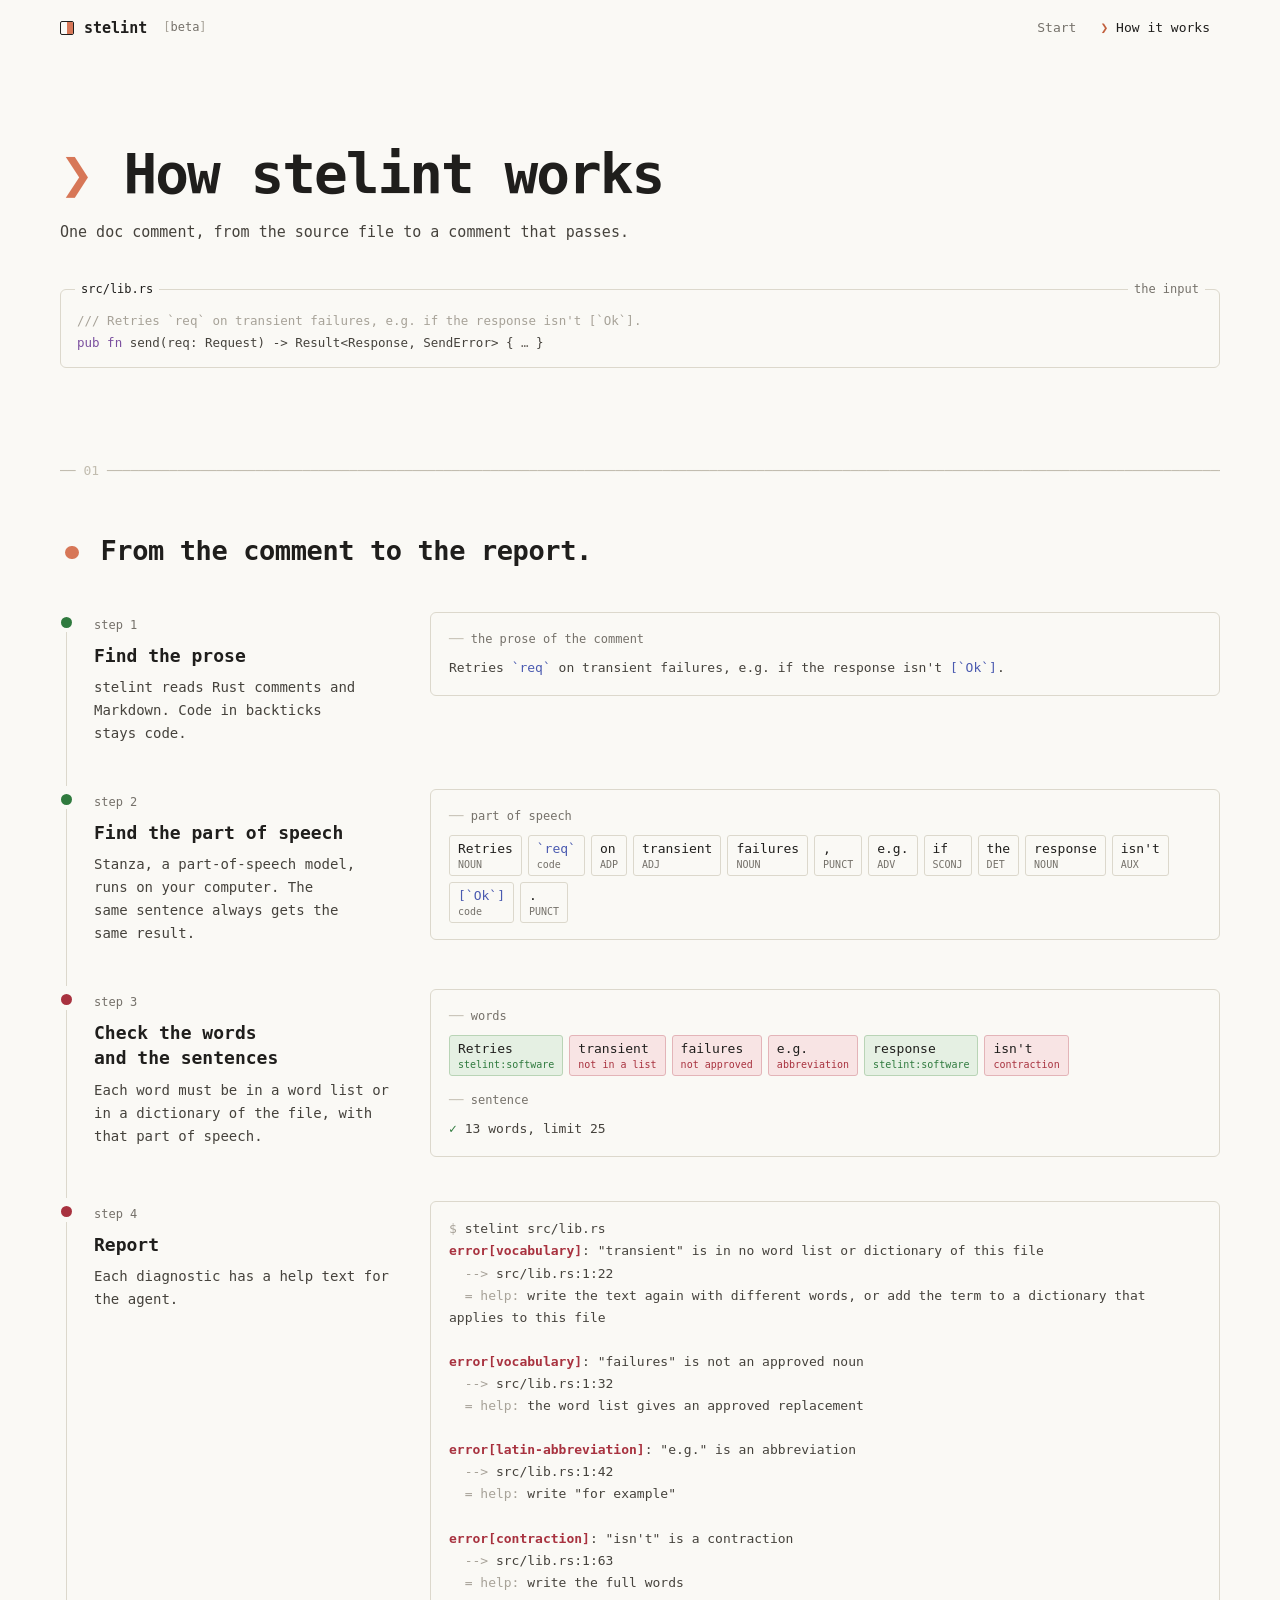
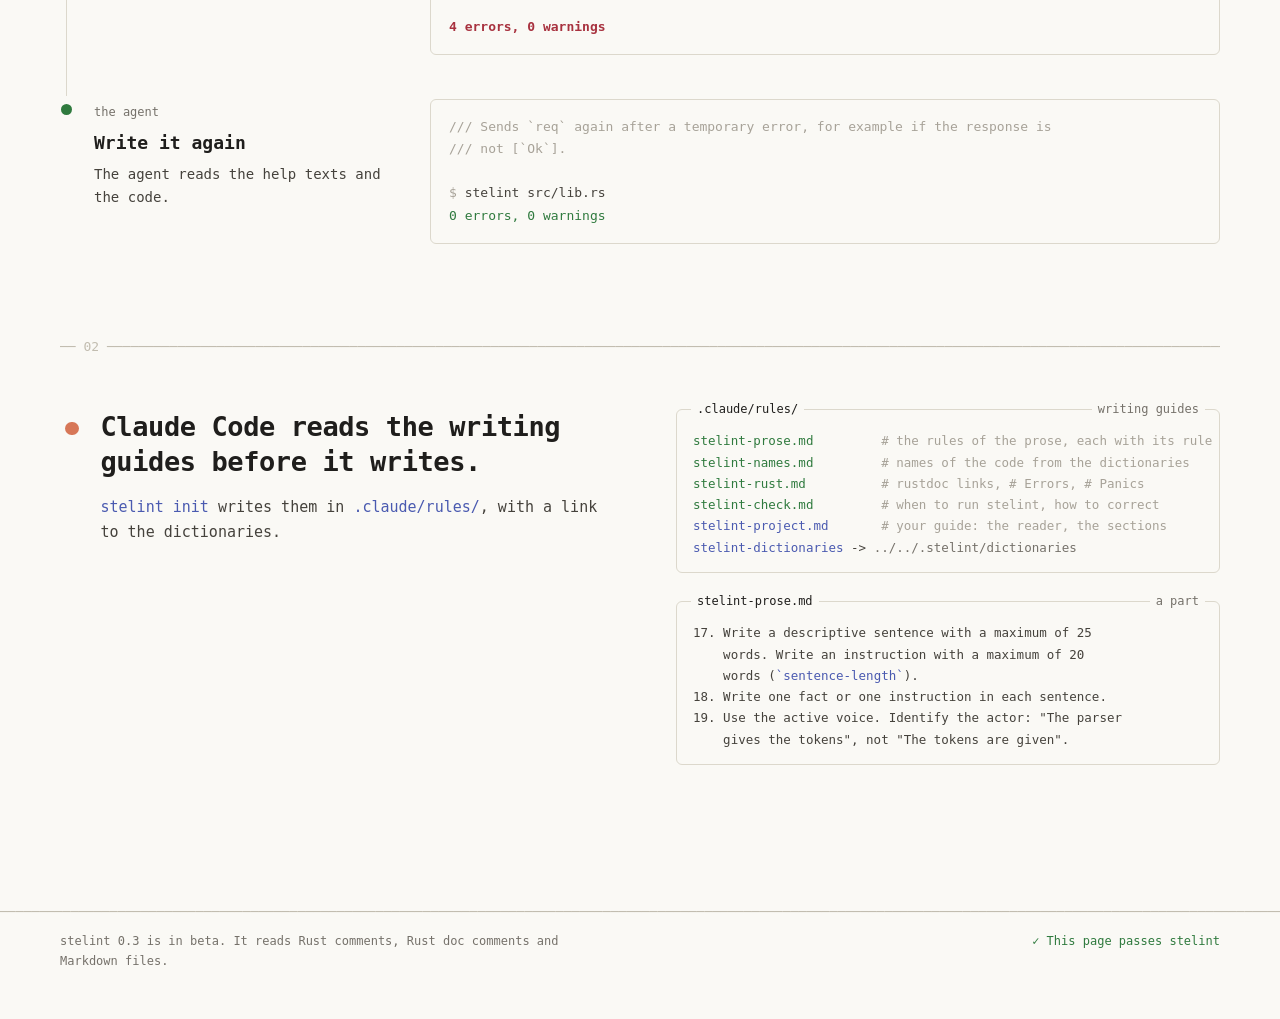
==== how.html @ 62bb1706 "feat: add the website of stelint Two pages for GitHub Pages. The start page shows four agent texts b" ====
<!doctype html>
<html lang="en" class="no-js">
  <head>
    <meta charset="utf-8" />
    <meta name="viewport" content="width=device-width, initial-scale=1" />
    <title>How stelint works</title>
    <meta name="description" content="One Rust doc comment goes through stelint, from the source file to the diagnostics and the corrected comment." />
    <meta name="theme-color" content="#faf9f5" />
    <link rel="icon" href="assets/favicon.svg" type="image/svg+xml" />
    <link rel="stylesheet" href="assets/style.css" />
  </head>
  <body>
    <header class="top">
      <div class="wrap">
        <a class="brand" href="./"><span class="brand-mark" aria-hidden="true"></span>stelint</a>
        <span class="chip">beta</span>
        <nav class="nav" aria-label="Pages">
          <a href="./">Start</a>
          <a href="how.html" aria-current="page">How it works</a>
        </nav>
      </div>
    </header>

    <main>
      <section class="page-hero">
        <div class="wrap">
          <h1 class="rv">How stelint works</h1>
          <p class="lede rv">
            One doc comment, from the source file to a comment that passes.
          </p>
          <div class="file rv">
            <div class="file-head"><span><code>src/lib.rs</code></span><span>the input</span></div>
            <pre data-nolint><span class="c">/// Retries `req` on transient failures, e.g. if the response isn't [`Ok`].</span>
<span class="k">pub fn</span> send(req: Request) -> Result&lt;Response, SendError&gt; { <span class="d">…</span> }</pre>
          </div>
        </div>
      </section>

      <section data-n="01">
        <div class="wrap">
          <h2 class="rv wide">From the comment to the report.</h2>

          <div class="pipeline">
            <div class="pstep done rv">
              <div class="side">
                <span class="no">step 1</span>
                <h3>Find the prose</h3>
                <p>stelint reads Rust comments and Markdown. Code in backticks stays code.</p>
              </div>
              <div class="viz" data-nolint>
                <span class="lbl">the prose of the comment</span>
                <div class="row">Retries <span class="cy">`req`</span> on transient failures, e.g. if the response isn't <span class="cy">[`Ok`]</span>.</div>
              </div>
            </div>

            <div class="pstep done rv">
              <div class="side">
                <span class="no">step 2</span>
                <h3>Find the part of speech</h3>
                <p>Stanza, a part-of-speech model, runs on your computer. The same sentence always gets the same result.</p>
              </div>
              <div class="viz" data-nolint>
                <span class="lbl">part of speech</span>
                <div class="toks">
                  <span class="tok">Retries<small>NOUN</small></span><span class="tok cd">`req`<small>code</small></span><span class="tok">on<small>ADP</small></span><span class="tok">transient<small>ADJ</small></span><span class="tok">failures<small>NOUN</small></span><span class="tok">,<small>PUNCT</small></span><span class="tok">e.g.<small>ADV</small></span><span class="tok">if<small>SCONJ</small></span><span class="tok">the<small>DET</small></span><span class="tok">response<small>NOUN</small></span><span class="tok">isn't<small>AUX</small></span><span class="tok cd">[`Ok`]<small>code</small></span><span class="tok">.<small>PUNCT</small></span>
                </div>
              </div>
            </div>

            <div class="pstep fail rv">
              <div class="side">
                <span class="no">step 3</span>
                <h3>Check the words and the sentences</h3>
                <p>Each word must be in a word list or in a dictionary of the file, with that part of speech.</p>
              </div>
              <div class="viz" data-nolint>
                <span class="lbl">words</span>
                <div class="toks">
                  <span class="tok good">Retries<small>stelint:software</small></span><span class="tok bad">transient<small>not in a list</small></span><span class="tok bad">failures<small>not approved</small></span><span class="tok bad">e.g.<small>abbreviation</small></span><span class="tok good">response<small>stelint:software</small></span><span class="tok bad">isn't<small>contraction</small></span>
                </div>
                <span class="lbl">sentence</span>
                <div class="row"><span class="ok">✓</span> 13 words, limit 25</div>
              </div>
            </div>

            <div class="pstep fail rv">
              <div class="side">
                <span class="no">step 4</span>
                <h3>Report</h3>
                <p>Each diagnostic has a help text for the agent.</p>
              </div>
              <div class="viz report" data-nolint>
                <div class="row"><span class="faint">$</span> stelint src/lib.rs</div>
                <div class="row" id="how-report"></div>
              </div>
            </div>

            <div class="pstep done rv">
              <div class="side">
                <span class="no">the agent</span>
                <h3>Write it again</h3>
                <p>The agent reads the help texts and the code.</p>
              </div>
              <div class="viz report" data-nolint>
                <div class="row" id="how-after"></div>
              </div>
            </div>
          </div>
        </div>
      </section>

      <section data-n="02">
        <div class="wrap split">
          <div>
            <h2 class="rv">Claude Code reads the writing guides before it writes.</h2>
            <p class="lede rv">
              <code>stelint init</code> writes them in <code>.claude/rules/</code>, with a link to the dictionaries.
            </p>
          </div>
          <div class="rv">
            <div class="file">
              <div class="file-head"><span><code>.claude/rules/</code></span><span>writing guides</span></div>
              <pre data-nolint><span class="s">stelint-prose.md</span>         <span class="c"># the rules of the prose, each with its rule id</span>
<span class="s">stelint-names.md</span>         <span class="c"># names of the code from the dictionaries</span>
<span class="s">stelint-rust.md</span>          <span class="c"># rustdoc links, # Errors, # Panics</span>
<span class="s">stelint-check.md</span>         <span class="c"># when to run stelint, how to correct</span>
<span class="cy">stelint-project.md</span>       <span class="c"># your guide: the reader, the sections</span>
<span class="cy">stelint-dictionaries</span> -> <span class="d">../../.stelint/dictionaries</span></pre>
            </div>
            <div class="file">
              <div class="file-head"><span><code>stelint-prose.md</code></span><span>a part</span></div>
              <pre data-nolint>17. Write a descriptive sentence with a maximum of 25
    words. Write an instruction with a maximum of 20
    words (<span class="cy">`sentence-length`</span>).
18. Write one fact or one instruction in each sentence.
19. Use the active voice. Identify the actor: "The parser
    gives the tokens", not "The tokens are given".</pre>
            </div>
          </div>
        </div>
      </section>
    </main>

    <footer>
      <div class="wrap">
        <div>
          <p>stelint 0.3 is in beta. It reads Rust comments, Rust doc comments and Markdown files.</p>
        </div>
        <span class="pass" title="The prose of each page passes stelint">✓ This page passes stelint</span>
      </div>
    </footer>

    <script src="assets/data.js"></script>
    <script src="assets/site.js"></script>
  </body>
</html>
---- assets/style.css ----
@charset "utf-8";
/* stelint site. One file, no build step.
   A light terminal: one monospace face, box-drawing rules, boxes with the
   title in the top border, and a small set of quiet colors. */

:root {
  --bg: #faf9f5;
  --bg-2: #f3f1ea;
  --bg-3: #ebe8de;
  --line: #dcd8cc;
  --rule: #c2bdb0;
  --ink: #1f1e1c;
  --ink-2: #45423c;
  --dim: #75716a;
  --faint: #a7a298;
  --accent: #c15f3c;
  --accent-2: #d77757;
  --accent-bg: #f6e7df;
  --ok: #2f7a3e;
  --ok-bg: #e5f0e3;
  --err: #a8323f;
  --err-bg: #f8e4e4;
  --blue: #4a5ab0;
  --violet: #7a4f9e;
  --amber: #8f6a22;
  --mono: "JetBrains Mono", "SF Mono", SFMono-Regular, Menlo, "Cascadia Mono", "Cascadia Code", Consolas,
    "DejaVu Sans Mono", "Liberation Mono", ui-monospace, monospace;
  --max: 1240px;
  --pad: clamp(18px, 4vw, 40px);
  --radius: 6px;
  --pos: 50%;
  /* a row of box-drawing characters, cut to the width of its box */
  --rule-chars: "────────────────────────────────────────────────────────────────────────────────────────────────────────────────────────────────────────────────────────────────────────────────────────────────────────────────────────────────────────────────────────────────────────────────────────────────────────────────";
  color-scheme: light;
}

*,
*::before,
*::after {
  box-sizing: border-box;
}

html {
  -webkit-text-size-adjust: 100%;
  text-size-adjust: 100%;
  scroll-behavior: smooth;
}

body {
  margin: 0;
  background: var(--bg);
  color: var(--ink);
  font: 15px/1.65 var(--mono);
  font-variant-ligatures: none;
  overflow-x: hidden;
}

img,
svg {
  max-width: 100%;
}

a {
  color: inherit;
}

::selection {
  background: var(--accent-bg);
  color: var(--ink);
}

code,
pre,
kbd {
  font-family: var(--mono);
  font-size: 1em;
}

p code,
li code,
.lede code {
  color: var(--blue);
}

:focus-visible {
  outline: 2px solid var(--accent);
  outline-offset: 2px;
  border-radius: 2px;
}

.wrap {
  width: 100%;
  max-width: var(--max);
  margin: 0 auto;
  padding: 0 var(--pad);
}

/* ---------- shared pieces ---------- */

/* the dot of a message, drawn so that no emoji font takes it */
.bul {
  display: inline-block;
  width: 0.62em;
  height: 0.62em;
  border-radius: 50%;
  background: currentColor;
  vertical-align: 0.06em;
}

/* a box with its title in the top border */
.box,
.file,
.part,
.step,
.viz,
.welcome,
.loop {
  position: relative;
  border: 1px solid var(--line);
  border-radius: var(--radius);
  min-width: 0;
}

.box-head,
.file-head {
  display: flex;
  justify-content: space-between;
  align-items: center;
  gap: 12px;
  margin: -0.78em 14px 0;
  font-size: 12px;
  line-height: 1.5;
  color: var(--dim);
  white-space: nowrap;
  min-width: 0;
}

.box-head > span,
.file-head > span {
  background: var(--bg);
  padding: 0 6px;
  overflow: hidden;
  text-overflow: ellipsis;
}

.box-head code,
.file-head code {
  color: var(--ink);
}

.muted {
  color: var(--dim);
}

/* ---------- top bar ---------- */

.top {
  position: sticky;
  top: 0;
  z-index: 50;
  background: var(--bg);
}

.top::after {
  content: var(--rule-chars);
  display: block;
  white-space: nowrap;
  overflow: hidden;
  color: var(--line);
  line-height: 0.4;
  height: 0.5em;
  font-size: 15px;
  opacity: 0;
  transition: opacity 0.2s;
}

.top.scrolled::after {
  opacity: 1;
}

.top .wrap {
  display: flex;
  align-items: center;
  gap: 16px;
  height: 56px;
}

.brand {
  display: inline-flex;
  align-items: center;
  gap: 10px;
  font-weight: 700;
  font-size: 15px;
  text-decoration: none;
  padding: 12px 0;
}

.brand-mark {
  width: 14px;
  height: 14px;
  display: inline-block;
  border: 1.5px solid var(--ink);
  border-radius: 2px;
  position: relative;
  overflow: hidden;
}

.brand-mark::after {
  content: "";
  position: absolute;
  inset: 0 0 0 50%;
  background: var(--accent-2);
}

.chip {
  font-size: 12px;
  color: var(--dim);
}

.chip::before {
  content: "[";
  color: var(--faint);
}

.chip::after {
  content: "]";
  color: var(--faint);
}

.nav {
  margin-left: auto;
  display: flex;
  align-items: center;
  gap: 4px;
}

.nav a {
  font-size: 13px;
  color: var(--dim);
  text-decoration: none;
  padding: 14px 10px;
  white-space: nowrap;
}

.nav a::before {
  content: "\00a0\00a0";
}

.nav a:hover {
  color: var(--ink);
}

.nav a[aria-current="page"] {
  color: var(--ink);
}

.nav a[aria-current="page"]::before {
  content: "❯\00a0";
  color: var(--accent);
}

@media (max-width: 640px) {
  .top .wrap {
    gap: 10px;
  }
  .top .chip,
  .nav a[href="./"] {
    display: none;
  }
  .nav a {
    padding: 14px 6px;
    font-size: 12px;
  }
}

/* ---------- type ---------- */

h1,
h2,
h3 {
  font-family: var(--mono);
  font-weight: 700;
  margin: 0;
  text-wrap: balance;
}

h1 {
  font-size: clamp(30px, 5.6vw, 64px);
  line-height: 1.08;
  letter-spacing: -0.035em;
}

h2 {
  position: relative;
  font-size: clamp(20px, 2.4vw, 27px);
  line-height: 1.3;
  letter-spacing: -0.015em;
  max-width: 40ch;
  padding-left: 1.5em;
}

/* the dot of a reply in a session */
h2::before {
  content: "";
  position: absolute;
  left: 0.2em;
  top: 0.48em;
  width: 0.5em;
  height: 0.5em;
  border-radius: 50%;
  background: var(--accent-2);
}

h2.wide {
  max-width: 52ch;
}

h3 {
  font-size: 16px;
  line-height: 1.4;
}

p {
  text-wrap: pretty;
}

.lede {
  color: var(--ink-2);
  font-size: 15px;
  max-width: 68ch;
  margin: 16px 0 0;
}

/* the text under a heading starts under the words of the heading */
section > .wrap > .lede,
section > .wrap > p,
.std > div > .lede,
.split > div > .lede,
.split > div > p {
  padding-left: calc(1.5 * clamp(20px, 2.4vw, 27px));
}

.split > div > p:not(.lede) {
  color: var(--ink-2);
}

section {
  position: relative;
  padding: clamp(56px, 8vw, 96px) 0 0;
}

/* a rule of box-drawing characters above each section, with its number */
section[data-n]::before {
  content: "── " attr(data-n) " " var(--rule-chars);
  display: block;
  width: calc(100% - 2 * var(--pad));
  max-width: calc(var(--max) - 2 * var(--pad));
  margin: 0 auto clamp(36px, 5vw, 56px);
  white-space: nowrap;
  overflow: hidden;
  color: var(--rule);
  font-size: 13px;
  line-height: 1;
}

/* ---------- hero ---------- */

.hero {
  padding-top: clamp(36px, 6vw, 72px);
}

.welcome {
  border-color: var(--accent-2);
  padding: clamp(26px, 4vw, 44px) clamp(18px, 3.4vw, 40px) clamp(22px, 3vw, 34px);
}

.welcome .eyebrow {
  position: absolute;
  top: -0.8em;
  left: 18px;
  margin: 0;
  padding: 0 8px;
  background: var(--bg);
  font-size: 13px;
  line-height: 1.5;
  color: var(--dim);
  white-space: nowrap;
}

.welcome .eyebrow .n {
  color: var(--accent);
  font-weight: 700;
}

.welcome .eyebrow .n::before {
  content: "✻ ";
}

.welcome .eyebrow .n::after {
  content: " ·";
  color: var(--faint);
  font-weight: 400;
}

.hero h1 .ok {
  color: var(--accent);
}

.hero-sub {
  display: grid;
  grid-template-columns: minmax(0, 1fr) minmax(0, 1.1fr);
  margin-top: clamp(22px, 3vw, 34px);
  border-top: 1px solid var(--accent-bg);
}

.hero-sub > div:first-child {
  padding: 22px clamp(18px, 3vw, 34px) 4px 0;
}

.hero-sub .lede {
  margin: 0;
  font-size: 15px;
}

@media (max-width: 860px) {
  .hero-sub {
    grid-template-columns: minmax(0, 1fr);
  }
  .hero-sub > div:first-child {
    padding-right: 0;
  }
}

.actions {
  display: flex;
  flex-wrap: wrap;
  gap: 10px;
  margin-top: 24px;
}

.btn {
  display: inline-flex;
  align-items: center;
  gap: 8px;
  min-height: 42px;
  padding: 0 16px;
  border-radius: 4px;
  font: 600 14px/1 var(--mono);
  text-decoration: none;
  border: 1px solid var(--rule);
  background: transparent;
  color: var(--ink);
  cursor: pointer;
  transition: border-color 0.15s, background 0.15s, color 0.15s;
}

.btn:hover {
  border-color: var(--ink);
}

.btn.primary {
  background: var(--ink);
  color: var(--bg);
  border-color: var(--ink);
}

.btn.primary::before {
  content: "❯";
  color: var(--accent-2);
}

.btn.primary:hover {
  background: #000;
}

/* a session of an agent in the hero */

.term {
  border-left: 1px solid var(--accent-bg);
  font-size: 13px;
  line-height: 1.6;
  padding: 22px 0 4px clamp(18px, 3vw, 34px);
  min-width: 0;
  min-height: 330px;
}

@media (max-width: 860px) {
  .term {
    border-left: 0;
    border-top: 1px solid var(--accent-bg);
    padding-left: 0;
    min-height: 0;
  }
}

.term .ln {
  white-space: pre-wrap;
  word-break: break-word;
  min-height: 1.6em;
  position: relative;
}

.term .tool {
  padding-left: 2ch;
  margin-top: 10px;
}

.term .tool:first-child {
  margin-top: 0;
}

.term .tool .bul {
  position: absolute;
  left: 0;
  top: 0.48em;
}

.term .tool b {
  font-weight: 700;
}

.term .out {
  padding-left: 5ch;
  color: var(--ink-2);
}

/* the elbow under a call: drawn, because few fonts have it */
.term .out.first::before {
  content: "";
  position: absolute;
  left: 2ch;
  top: 0.05em;
  width: 1.2ch;
  height: 0.75em;
  border-left: 1px solid var(--faint);
  border-bottom: 1px solid var(--faint);
}

.term .bul.ok,
.term .o {
  color: var(--ok);
}

.term .bul.err,
.term .e {
  color: var(--err);
}

.term .d {
  color: var(--dim);
}

.term .sp {
  color: var(--accent-2);
}

.term .spin {
  margin-top: 10px;
  color: var(--accent);
}

.term .spin .d {
  color: var(--faint);
}

/* the input box under the session */
.term .prompt {
  margin-top: 16px;
  border-top: 1px solid var(--rule);
  border-bottom: 1px solid var(--rule);
  padding: 4px 0;
}

.term .prompt .ps {
  color: var(--dim);
}

.term .hint {
  font-size: 12px;
  color: var(--faint);
  padding: 2px 0 0 2ch;
}

.caret {
  display: inline-block;
  width: 0.6em;
  height: 1.15em;
  vertical-align: -0.22em;
  background: var(--ink);
  opacity: 0.75;
  animation: blink 1.05s steps(1) infinite;
}

@keyframes blink {
  50% {
    opacity: 0;
  }
}

/* stat strip */

.strip {
  display: grid;
  grid-template-columns: repeat(4, minmax(0, 1fr));
  border-top: 1px solid var(--line);
  border-bottom: 1px solid var(--line);
  margin-top: clamp(40px, 6vw, 64px);
}

.strip > div {
  padding: 18px 0 16px 20px;
  border-right: 1px solid var(--line);
}

.strip > div:first-child {
  padding-left: 0;
}

.strip > div:last-child {
  border-right: 0;
}

.strip .v {
  font-size: clamp(24px, 3vw, 34px);
  font-weight: 700;
  line-height: 1.1;
  letter-spacing: -0.03em;
  display: block;
}

.strip .k {
  font-size: 12px;
  color: var(--dim);
  display: block;
  margin-top: 6px;
}

.strip .v .arrow {
  color: var(--faint);
  font-weight: 400;
}

.strip .v .ok {
  color: var(--ok);
}

.strip .v .err {
  color: var(--err);
}

.strip.two {
  grid-template-columns: repeat(2, minmax(0, 1fr));
}

@media (max-width: 760px) {
  .strip {
    grid-template-columns: repeat(2, minmax(0, 1fr));
  }
  .strip > div:nth-child(2) {
    border-right: 0;
  }
}

/* ---------- the compare editor ---------- */

.stage {
  margin-top: 36px;
  position: relative;
}

.under-tabs {
  display: flex;
  align-items: flex-end;
  gap: 16px;
  flex-wrap: wrap;
}

.tabs {
  display: flex;
  gap: 0;
  overflow-x: auto;
  scrollbar-width: none;
  -webkit-overflow-scrolling: touch;
}

.tabs::-webkit-scrollbar {
  display: none;
}

.tab {
  flex: 0 0 auto;
  appearance: none;
  border: 0;
  background: none;
  color: var(--dim);
  font: 13px/1 var(--mono);
  padding: 14px 14px 12px;
  min-height: 44px;
  cursor: pointer;
  display: inline-flex;
  align-items: center;
  gap: 8px;
  border-bottom: 2px solid transparent;
}

.tab:first-child {
  padding-left: 2px;
}

.tab:hover {
  color: var(--ink);
}

.tab[aria-selected="true"] {
  color: var(--ink);
  font-weight: 700;
  border-bottom-color: var(--accent-2);
}

.tab .dot {
  width: 7px;
  height: 7px;
  border-radius: 50%;
  background: var(--amber);
}

.tab .dot.md {
  background: var(--blue);
}

.toggle {
  display: inline-flex;
  gap: 4px;
  margin-left: auto;
  padding-bottom: 4px;
}

.toggle button {
  appearance: none;
  border: 1px solid transparent;
  background: none;
  color: var(--dim);
  font: 12px/1 var(--mono);
  padding: 0 10px;
  min-height: 32px;
  border-radius: 4px;
  cursor: pointer;
}

.toggle button:hover {
  color: var(--ink);
  border-color: var(--line);
}

.toggle button.on {
  background: var(--ink);
  border-color: var(--ink);
  color: var(--bg);
}

.pain-line {
  font-size: 13px;
  line-height: 1.5;
  color: var(--dim);
  margin: 14px 0 0;
  min-height: 1.5em;
}

.pain-line::before {
  content: "※ ";
  color: var(--accent-2);
}

.pain-line b {
  color: var(--ink);
}

.compare-wrap {
  position: relative;
  margin-top: 14px;
}

.compare {
  position: relative;
  display: grid;
  border: 1px solid var(--rule);
  border-radius: var(--radius);
  overflow: hidden;
  background: var(--bg);
  touch-action: pan-y;
  user-select: none;
  -webkit-user-select: none;
}

.pane {
  grid-area: 1 / 1;
  min-width: 0;
  display: flex;
  flex-direction: column;
}

.pane.before {
  background: #fcf6f4;
}

.pane.after {
  background: #f6f9f3;
  clip-path: inset(0 0 0 var(--pos));
  -webkit-clip-path: inset(0 0 0 var(--pos));
}

.pane-head {
  display: flex;
  align-items: center;
  gap: 10px;
  padding: 10px 18px;
  border-bottom: 1px solid var(--line);
  font-size: 12px;
  line-height: 1.4;
  color: var(--dim);
  white-space: nowrap;
}

.pane.after .pane-head {
  justify-content: flex-end;
}

.pane-head .count {
  font-weight: 700;
}

.pane.before .count {
  color: var(--err);
}

.pane.before .count::before {
  content: "✗ ";
}

.pane.after .count {
  color: var(--ok);
}

.pane.after .count::before {
  content: "✓ ";
}

.code {
  margin: 0;
  padding: 14px 0 20px;
  font-size: 13px;
  line-height: 1.7;
  counter-reset: ln;
  flex: 1;
  min-width: 0;
}

.code .l {
  display: block;
  padding: 0 18px 0 58px;
  position: relative;
  white-space: pre;
  min-height: 1.7em;
}

.code .l::before {
  counter-increment: ln;
  content: counter(ln);
  position: absolute;
  left: 0;
  width: 38px;
  text-align: right;
  color: var(--faint);
}

.code .l.has-err::after {
  content: "✗";
  position: absolute;
  left: 44px;
  top: 0;
  font-size: 11px;
  color: var(--err);
}

@media (max-width: 900px) {
  .code {
    font-size: 12px;
  }
  .code .l {
    white-space: pre-wrap;
    word-break: break-word;
    padding-left: 44px;
    padding-right: 12px;
  }
  .code .l::before {
    width: 28px;
  }
  .code .l.has-err::after {
    left: 32px;
  }
}

/* syntax */
.s-mk {
  color: var(--faint);
}
.s-doc {
  color: var(--ink-2);
}
.s-code {
  color: var(--blue);
}
.s-h {
  color: var(--ink);
  font-weight: 700;
}
.s-kw {
  color: var(--violet);
}
.s-ty {
  color: var(--amber);
}
.s-p {
  color: var(--dim);
}
.s-q {
  color: var(--dim);
}
.s-b {
  color: var(--ink);
  font-weight: 700;
}
.s-fence {
  color: var(--faint);
}
.pane.after .s-doc {
  color: var(--ink);
}

.x {
  text-decoration: underline wavy var(--err);
  text-decoration-thickness: 1px;
  text-underline-offset: 4px;
  text-decoration-skip-ink: none;
  background: var(--err-bg);
  border-radius: 2px;
  cursor: help;
  outline: none;
}

.x:hover,
.x:focus,
.x.hot {
  background: #f0c9cb;
}

/* the handle */

.handle {
  position: absolute;
  top: 0;
  bottom: 0;
  left: var(--pos);
  width: 44px;
  margin-left: -22px;
  cursor: ew-resize;
  z-index: 5;
  display: flex;
  justify-content: center;
  touch-action: none;
  outline: none;
}

.handle::before {
  content: "";
  position: absolute;
  top: 0;
  bottom: 0;
  left: 50%;
  width: 1px;
  background: var(--accent-2);
}

.knob {
  position: absolute;
  top: 50%;
  width: 34px;
  height: 34px;
  margin-top: -17px;
  border-radius: 4px;
  background: var(--bg);
  border: 1px solid var(--accent-2);
  display: grid;
  place-items: center;
  transition: background 0.15s;
}

.handle:hover .knob,
.handle:focus-visible .knob,
.compare.dragging .knob {
  background: var(--accent-bg);
}

.knob svg {
  width: 16px;
  height: 16px;
  stroke: var(--accent);
}

/* below the editor */

.meta {
  display: grid;
  grid-template-columns: minmax(0, 1.2fr) minmax(0, 1fr);
  gap: 20px;
  margin-top: 30px;
}

@media (max-width: 860px) {
  .meta {
    grid-template-columns: minmax(0, 1fr);
    gap: 30px;
  }
}

.box-head {
  margin-bottom: 6px;
}

.diags {
  list-style: none;
  margin: 0;
  padding: 4px 0 8px;
  max-height: 320px;
  overflow: auto;
  font-size: 12.5px;
  line-height: 1.5;
  scrollbar-width: thin;
  scrollbar-color: var(--rule) transparent;
}

.diags li {
  padding: 6px 16px;
  display: grid;
  grid-template-columns: 50px minmax(0, 1fr);
  gap: 10px;
  cursor: default;
  border-left: 2px solid transparent;
}

.diags li:hover,
.diags li.hot {
  background: var(--err-bg);
  border-left-color: var(--err);
}

.diags .pos {
  color: var(--faint);
}

.diags .rule {
  color: var(--err);
  font-weight: 700;
}

.diags .msg {
  color: var(--ink-2);
}

.diags .help {
  display: block;
  color: var(--dim);
}

.diags .help::before {
  content: "help: ";
  color: var(--faint);
}

.dict {
  width: 100%;
  border-collapse: collapse;
  font-size: 13px;
}

.dict td {
  padding: 8px 16px;
  border-bottom: 1px dashed var(--line);
  vertical-align: top;
  color: var(--ink-2);
}

.dict tr:last-child td {
  border-bottom: 0;
}

.dict td:first-child {
  font-weight: 700;
  color: var(--accent);
  white-space: nowrap;
  width: 1%;
}

.box-foot {
  padding: 10px 16px 12px;
  font-size: 12px;
  color: var(--dim);
  border-top: 1px solid var(--line);
  margin: 0;
}

/* tooltip */

.tip {
  position: fixed;
  z-index: 100;
  max-width: min(380px, calc(100vw - 24px));
  background: var(--bg);
  border: 1px solid var(--rule);
  border-radius: 4px;
  padding: 8px 11px;
  font: 12px/1.5 var(--mono);
  color: var(--ink-2);
  box-shadow: 0 6px 20px rgba(60, 50, 30, 0.1);
  pointer-events: none;
  opacity: 0;
  transition: opacity 0.1s;
}

.tip.on {
  opacity: 1;
}

.tip .rule {
  color: var(--err);
  font-weight: 700;
}

.tip .help {
  color: var(--dim);
  display: block;
  margin-top: 4px;
}

/* ---------- single sentences ---------- */

.pains {
  display: grid;
  grid-template-columns: repeat(3, minmax(0, 1fr));
  gap: 30px 20px;
  margin-top: 44px;
}

@media (max-width: 1100px) {
  .pains {
    grid-template-columns: repeat(2, minmax(0, 1fr));
  }
}

@media (max-width: 760px) {
  .pains {
    grid-template-columns: minmax(0, 1fr);
  }
}

.pain {
  position: relative;
  border: 1px solid var(--line);
  border-radius: var(--radius);
  padding: 22px 18px 18px;
  min-width: 0;
  display: flex;
  flex-direction: column;
}

.pain .tag {
  position: absolute;
  top: -0.78em;
  left: 12px;
  padding: 0 6px;
  background: var(--bg);
  font-size: 12px;
  line-height: 1.5;
  color: var(--err);
}

.pain h3 {
  margin: 0 0 14px;
  font-size: 14px;
}

/* the cards of the other ways to control the text of an agent */
.pain > p {
  margin: 0;
  font-size: 14px;
  color: var(--ink-2);
}

.alts .pain h3 {
  color: var(--ink);
}

.after-pains {
  margin-top: 36px;
}

/* the two texts as the lines of a diff */
.quote {
  position: relative;
  margin: 0;
  padding: 8px 12px 8px 2.4ch;
  font-size: 13px;
  line-height: 1.6;
  color: var(--ink-2);
  background: var(--err-bg);
  border-radius: 3px;
}

.quote::before {
  content: "-";
  position: absolute;
  left: 0.8ch;
  color: var(--err);
}

.quote s {
  text-decoration: underline wavy var(--err);
  text-decoration-thickness: 1px;
  text-underline-offset: 4px;
  text-decoration-skip-ink: none;
  color: var(--err);
}

.quote.ok {
  background: var(--ok-bg);
  color: var(--ink);
  margin-top: auto;
}

.quote.ok::before {
  content: "+";
  color: var(--ok);
}

.case-diags {
  list-style: none;
  margin: 10px 0 14px;
  padding: 0;
  font-size: 12px;
  line-height: 1.55;
  color: var(--dim);
}

.case-diags li {
  padding: 1px 0 1px 2.4ch;
  position: relative;
}

.case-diags li::before {
  content: "✗";
  position: absolute;
  left: 0.7ch;
  color: var(--err);
}

.case-diags .rule {
  color: var(--err);
  font-weight: 700;
}

/* ---------- the rules ---------- */

.std {
  display: grid;
  grid-template-columns: minmax(0, 1fr) minmax(0, 1fr);
  gap: clamp(32px, 6vw, 80px);
  align-items: start;
}

.std .facts {
  display: grid;
  grid-template-columns: repeat(2, minmax(0, 1fr));
  border-top: 1px solid var(--line);
}

.fact {
  padding: 18px 16px 18px 0;
  border-bottom: 1px solid var(--line);
}

.fact:nth-child(2n) {
  padding-left: 18px;
  border-left: 1px solid var(--line);
}

.fact .v {
  font-size: clamp(32px, 4vw, 46px);
  font-weight: 700;
  line-height: 1;
  letter-spacing: -0.04em;
  display: block;
  color: var(--accent);
}

.fact .k {
  display: block;
  margin-top: 10px;
  color: var(--ink-2);
  font-size: 13px;
  line-height: 1.5;
}

@media (max-width: 860px) {
  .std {
    grid-template-columns: minmax(0, 1fr);
  }
}

/* ---------- two parts ---------- */

.duo {
  display: grid;
  grid-template-columns: minmax(0, 1fr) 150px minmax(0, 1fr);
  align-items: stretch;
  margin-top: 44px;
}

.part {
  padding: 24px 22px 14px;
}

.part.core {
  border-color: var(--ink-2);
}

.part .kind {
  position: absolute;
  top: -0.78em;
  left: 12px;
  padding: 0 6px;
  background: var(--bg);
  font-size: 12px;
  line-height: 1.5;
  color: var(--dim);
}

.part.core .kind {
  color: var(--ink);
}

.part h3 {
  font-size: 20px;
  margin: 0 0 12px;
}

.part.agent h3 {
  color: var(--accent);
}

.part ul {
  margin: 0;
  padding: 0;
  list-style: none;
  color: var(--ink-2);
  font-size: 14px;
}

.part li {
  padding: 9px 0 9px 2.4ch;
  border-top: 1px dashed var(--line);
  position: relative;
}

.part li::before {
  content: "-";
  position: absolute;
  left: 0.4ch;
  color: var(--faint);
}

.wire {
  position: relative;
  display: flex;
  flex-direction: column;
  justify-content: center;
  gap: 22px;
  padding: 0 10px;
}

.wire .w {
  position: relative;
  height: 1px;
  background: var(--rule);
  overflow: visible;
}

.wire .w span {
  position: absolute;
  top: -3px;
  width: 7px;
  height: 7px;
  border-radius: 50%;
}

.wire .w.to span {
  background: var(--ink);
  animation: run-r 2.4s cubic-bezier(0.6, 0, 0.4, 1) infinite;
}

.wire .w.back span {
  background: var(--accent-2);
  animation: run-l 2.4s cubic-bezier(0.6, 0, 0.4, 1) infinite 1.2s;
}

.wire .w label {
  position: absolute;
  left: 0;
  right: 0;
  text-align: center;
  font-size: 11px;
  line-height: 1;
  color: var(--dim);
  top: -18px;
}

.wire .w.to label::after {
  content: " →";
}

.wire .w.back label::before {
  content: "← ";
}

.wire .w.back label {
  top: 10px;
}

@keyframes run-r {
  0% {
    left: 0;
    opacity: 0;
  }
  15%,
  85% {
    opacity: 1;
  }
  100% {
    left: calc(100% - 7px);
    opacity: 0;
  }
}

@keyframes run-l {
  0% {
    left: calc(100% - 7px);
    opacity: 0;
  }
  15%,
  85% {
    opacity: 1;
  }
  100% {
    left: 0;
    opacity: 0;
  }
}

@media (max-width: 860px) {
  .duo {
    grid-template-columns: minmax(0, 1fr);
  }
  .wire {
    flex-direction: row;
    height: 90px;
    justify-content: center;
    gap: 80px;
  }
  .wire .w {
    width: 1px;
    height: 100%;
  }
  .wire .w span {
    left: -3px !important;
  }
  .wire .w.to span {
    animation-name: run-d;
  }
  .wire .w.back span {
    animation-name: run-u;
  }
  .wire .w label {
    top: 50% !important;
    left: 12px;
    right: auto;
    white-space: nowrap;
  }
  .wire .w.to label {
    left: auto;
    right: 12px;
  }
  .wire .w.to label::after {
    content: " ↓";
  }
  .wire .w.back label::before {
    content: "↑ ";
  }
}

@keyframes run-d {
  0% {
    top: 0;
    opacity: 0;
  }
  15%,
  85% {
    opacity: 1;
  }
  100% {
    top: calc(100% - 7px);
    opacity: 0;
  }
}

@keyframes run-u {
  0% {
    top: calc(100% - 7px);
    opacity: 0;
  }
  15%,
  85% {
    opacity: 1;
  }
  100% {
    top: 0;
    opacity: 0;
  }
}

/* the loop, as a list of tasks */

.loop {
  margin-top: 34px;
  padding: 18px 20px 14px;
  display: grid;
  gap: 2px;
  font-size: 14px;
}

.loop > div {
  position: relative;
  display: grid;
  grid-template-columns: 2.4ch 13ch minmax(0, 1fr);
  color: var(--ink-2);
}

.loop > div::before {
  content: "☐";
  color: var(--faint);
}

.loop .s {
  color: var(--dim);
  font-size: 13px;
}

.loop > div.done {
  color: var(--faint);
  text-decoration: line-through;
  text-decoration-color: var(--faint);
}

.loop > div.done::before {
  content: "☒";
  color: var(--ok);
}

.loop > div.done .s {
  color: var(--faint);
}

.loop > div.lit {
  color: var(--ink);
  font-weight: 700;
}

.loop > div.lit::before {
  content: "◼";
  color: var(--accent-2);
}

.loop > div.lit .s {
  color: var(--accent);
}

@media (max-width: 560px) {
  .loop > div {
    grid-template-columns: 2.4ch minmax(0, 1fr);
  }
  .loop .s {
    grid-column: 2;
  }
  .loop > div > :not(.s) {
    grid-column: 2;
  }
}

/* ---------- dictionary section ---------- */

.split {
  display: grid;
  grid-template-columns: minmax(0, 1fr) minmax(0, 1fr);
  gap: clamp(32px, 6vw, 72px);
  align-items: start;
}

@media (max-width: 860px) {
  .split {
    grid-template-columns: minmax(0, 1fr);
  }
}

.file pre {
  margin: 0;
  padding: 12px 16px 14px;
  font-size: 12.5px;
  line-height: 1.7;
  overflow-x: auto;
  color: var(--ink-2);
  scrollbar-width: thin;
}

.file pre .c {
  color: var(--faint);
}

.file pre .k {
  color: var(--violet);
}

.file pre .s {
  color: var(--ok);
}

.file pre .h {
  color: var(--ink);
  font-weight: 700;
}

.file pre .e {
  color: var(--err);
}

.file pre .o {
  color: var(--ok);
}

.file pre .d {
  color: var(--dim);
}

.file pre .cy {
  color: var(--blue);
}

.file + .file {
  margin-top: 28px;
}

.textlink {
  color: var(--accent);
  text-decoration: none;
  font-size: 14px;
  display: inline-flex;
  align-items: center;
  gap: 8px;
  padding: 12px 0;
}

.textlink:hover {
  text-decoration: underline;
  text-underline-offset: 4px;
}

/* ---------- try ---------- */

.steps {
  display: grid;
  grid-template-columns: repeat(3, minmax(0, 1fr));
  gap: 20px;
  margin-top: 44px;
}

.step {
  padding: 24px 18px 18px;
  display: flex;
  flex-direction: column;
  gap: 12px;
}

.step .num {
  position: absolute;
  top: -0.78em;
  left: 12px;
  padding: 0 6px;
  background: var(--bg);
  font-size: 12px;
  line-height: 1.5;
  font-weight: 700;
  color: var(--accent);
}

.step p {
  margin: 0;
  color: var(--ink-2);
  font-size: 14px;
}

/* a command in an input box: rules above and under it */
.cmd {
  margin-top: auto;
  position: relative;
  border-top: 1px solid var(--rule);
  border-bottom: 1px solid var(--rule);
  font-size: 12.5px;
  line-height: 1.7;
  padding: 9px 44px 9px 0;
  color: var(--ink);
  white-space: pre-wrap;
  overflow-wrap: anywhere;
}

.cmd .ps {
  color: var(--dim);
  user-select: none;
}

.copy {
  position: absolute;
  right: 0;
  top: 50%;
  margin-top: -19px;
  width: 38px;
  height: 38px;
  border: 0;
  border-radius: 4px;
  background: transparent;
  color: var(--dim);
  cursor: pointer;
  display: grid;
  place-items: center;
}

.copy:hover {
  color: var(--ink);
  background: var(--bg-2);
}

.copy.done {
  color: var(--ok);
}

.copy svg {
  width: 15px;
  height: 15px;
}

@media (max-width: 860px) {
  .steps {
    grid-template-columns: minmax(0, 1fr);
    gap: 30px;
  }
}

.note {
  margin-top: 26px;
  padding: 0 0 0 2.4ch;
  position: relative;
  color: var(--dim);
  font-size: 14px;
}

.note::before {
  content: "※";
  position: absolute;
  left: 0;
  color: var(--accent-2);
}

.note p {
  margin: 0;
}

.note p + p {
  margin-top: 6px;
}

/* ---------- footer: a status line ---------- */

footer {
  margin-top: clamp(80px, 12vw, 140px);
  padding: 0 0 48px;
  font-size: 12px;
  color: var(--dim);
}

footer::before {
  content: var(--rule-chars);
  display: block;
  white-space: nowrap;
  overflow: hidden;
  color: var(--rule);
  font-size: 13px;
  line-height: 1;
  margin-bottom: 14px;
}

footer .wrap {
  display: grid;
  grid-template-columns: minmax(0, 1fr) auto;
  gap: 8px 24px;
  align-items: start;
}

footer p {
  margin: 0;
  max-width: 80ch;
}

footer .pass {
  color: var(--ok);
  white-space: nowrap;
}

@media (max-width: 640px) {
  footer .wrap {
    grid-template-columns: minmax(0, 1fr);
  }
}

/* ---------- page: how ---------- */

.page-hero {
  padding-top: clamp(40px, 7vw, 80px);
}

.page-hero h1 {
  font-size: clamp(30px, 5vw, 56px);
}

.page-hero h1::before {
  content: "❯ ";
  color: var(--accent-2);
}

section.page-hero > .wrap > .lede {
  padding-left: 0;
}

.page-hero .file {
  margin-top: 44px;
}

.pipeline {
  margin-top: 44px;
  position: relative;
}

.pstep {
  position: relative;
  padding: 0 0 44px 34px;
  display: grid;
  align-items: start;
  grid-template-columns: minmax(0, 300px) minmax(0, 1fr);
  gap: 16px 36px;
}

/* the line from one step to the next */
.pstep::after {
  content: "";
  position: absolute;
  left: 6px;
  top: 1.35em;
  bottom: 0.2em;
  width: 1px;
  background: var(--line);
}

.pstep:last-child {
  padding-bottom: 0;
}

.pstep:last-child::after {
  display: none;
}

.pstep::before {
  content: "";
  position: absolute;
  left: 1px;
  top: 0.32em;
  width: 11px;
  height: 11px;
  border-radius: 50%;
  background: var(--faint);
}

.pstep.done::before {
  background: var(--ok);
}

.pstep.fail::before {
  background: var(--err);
}

.pstep .no {
  font-size: 12px;
  color: var(--dim);
}

.pstep h3 {
  margin: 6px 0 8px;
  font-size: 18px;
}

.pstep .side p + p {
  margin-top: 10px;
}

.pstep .side p {
  margin: 0;
  color: var(--ink-2);
  font-size: 14px;
}

.viz {
  padding: 16px 18px;
  font-size: 13px;
  line-height: 1.7;
  color: var(--ink-2);
  overflow-x: auto;
}

.viz .row {
  white-space: pre;
}

.viz .faint {
  color: var(--faint);
}

.viz .cy {
  color: var(--blue);
}

.viz .ok {
  color: var(--ok);
}

.viz .err {
  color: var(--err);
  font-weight: 700;
}

.viz.report .row {
  white-space: pre-wrap;
  overflow-wrap: anywhere;
}

.viz .e {
  color: var(--err);
  font-weight: 700;
}

.viz .c {
  color: var(--faint);
}

.viz .lbl {
  font-size: 12px;
  color: var(--dim);
  display: block;
  margin: 14px 0 8px;
}

.viz .lbl::before {
  content: "── ";
  color: var(--rule);
}

.viz .lbl:first-child {
  margin-top: 0;
}

.toks {
  display: flex;
  flex-wrap: wrap;
  gap: 6px;
}

.tok {
  display: inline-flex;
  flex-direction: column;
  align-items: flex-start;
  gap: 5px;
  border: 1px solid var(--line);
  border-radius: 3px;
  padding: 6px 8px 5px;
  font-size: 13px;
  line-height: 1;
  color: var(--ink);
  background: var(--bg);
}

.tok small {
  font-size: 10px;
  color: var(--dim);
}

.tok.cd {
  color: var(--blue);
}

.tok.bad {
  border-color: #e3b4b8;
  background: var(--err-bg);
}

.tok.bad small {
  color: var(--err);
}

.tok.good {
  border-color: #b9d4b6;
  background: var(--ok-bg);
}

.tok.good small {
  color: var(--ok);
}

@media (max-width: 860px) {
  .pstep {
    grid-template-columns: minmax(0, 1fr);
    padding-left: 28px;
  }
}

/* reveal on scroll */

.rv {
  opacity: 0;
  transition: opacity 0.5s ease-out;
}

.rv.in {
  opacity: 1;
}

.no-js .rv {
  opacity: 1;
}

@media (prefers-reduced-motion: reduce) {
  .rv {
    opacity: 1;
    transition: none;
  }
  .wire .w span,
  .caret {
    animation: none;
  }
  html {
    scroll-behavior: auto;
  }
}

.sr {
  position: absolute;
  width: 1px;
  height: 1px;
  overflow: hidden;
  clip: rect(0 0 0 0);
  white-space: nowrap;
}

/* ---------- why ---------- */

.why {
  display: grid;
  grid-template-columns: minmax(0, 1.6fr) minmax(0, 1fr);
  gap: clamp(28px, 4vw, 56px);
  align-items: start;
  margin-top: 44px;
}

.values {
  display: grid;
  grid-template-columns: repeat(2, minmax(0, 1fr));
  border-top: 1px solid var(--line);
}

.value {
  padding: 20px 20px 22px 0;
  border-bottom: 1px solid var(--line);
}

.value:nth-child(2n) {
  padding-left: 20px;
  border-left: 1px solid var(--line);
}

.value h3 {
  font-size: 15px;
  padding-left: 2.2ch;
  position: relative;
}

.value h3::before {
  content: "❯";
  position: absolute;
  left: 0;
  color: var(--accent-2);
}

.value p {
  margin: 8px 0 0;
  padding-left: 2.2ch;
  color: var(--ink-2);
  font-size: 14px;
}

.analogy {
  margin-top: 8px;
}

.analogy table {
  width: 100%;
  border-collapse: collapse;
  font-size: 13px;
  margin: 6px 0 4px;
}

.analogy th {
  text-align: left;
  font-weight: 400;
  color: var(--dim);
  padding: 6px 16px;
  border-bottom: 1px solid var(--line);
}

.analogy td {
  padding: 8px 16px;
  border-bottom: 1px dashed var(--line);
  color: var(--ink-2);
  vertical-align: top;
}

.analogy tr:last-child td {
  border-bottom: 0;
}

.analogy td:last-child {
  color: var(--accent);
  font-weight: 700;
}

@media (max-width: 960px) {
  .why {
    grid-template-columns: minmax(0, 1fr);
  }
}

@media (max-width: 640px) {
  .values {
    grid-template-columns: minmax(0, 1fr);
  }
  .value:nth-child(2n) {
    padding-left: 0;
    border-left: 0;
  }
}

/* ---------- layered dictionaries ---------- */

.layers {
  display: grid;
  grid-template-columns: minmax(0, 1fr) minmax(0, 1.25fr);
  gap: clamp(28px, 4vw, 48px);
  align-items: start;
  margin: 44px 0 20px;
}

@media (max-width: 960px) {
  .layers {
    grid-template-columns: minmax(0, 1fr);
  }
}

.layer-files {
  font-size: 13px;
  line-height: 1.7;
  min-width: 0;
}

.tree-root {
  font-weight: 700;
}

.tree-name {
  display: flex;
  gap: 1ch;
  align-items: baseline;
  flex-wrap: wrap;
  font-weight: 700;
}

.tree-name .scope {
  margin-left: auto;
  font-weight: 400;
  color: var(--blue);
  font-size: 12px;
}

.tree-terms {
  display: grid;
  grid-template-columns: 4ch minmax(0, 1fr);
  color: var(--ink-2);
  padding-bottom: 10px;
}

.tree-terms i {
  font-style: normal;
  color: var(--faint);
}

/* a term of two words stays on one line */
.tree-terms .t {
  white-space: nowrap;
}

.tree-terms b {
  color: var(--accent);
}

.layer-files .br {
  color: var(--faint);
  font-weight: 400;
}

.layer-runs .file pre {
  white-space: pre-wrap;
  overflow-wrap: anywhere;
}

.file pre .ps {
  color: var(--dim);
  user-select: none;
}

.file pre b {
  color: var(--accent);
}

/* ---------- the files of the project in the editor ---------- */

.pr {
  display: grid;
  grid-template-columns: 290px minmax(0, 1fr);
  gap: 24px;
  align-items: start;
}

.files {
  font-size: 13px;
  line-height: 1.6;
  border: 1px solid var(--line);
  border-radius: var(--radius);
  padding: 12px 0 10px;
  position: sticky;
  top: 72px;
}

.ft-root,
.ft-dir {
  display: flex;
  align-items: center;
  min-height: 30px;
  padding: 0 14px;
  white-space: pre;
  color: var(--ink-2);
}

.ft-root {
  font-weight: 700;
  color: var(--ink);
}

.files .br {
  color: var(--faint);
}

.ft-file {
  appearance: none;
  display: flex;
  align-items: baseline;
  width: 100%;
  border: 0;
  border-left: 2px solid transparent;
  background: none;
  padding: 0 12px;
  align-items: center;
  font: inherit;
  color: var(--ink-2);
  text-align: left;
  white-space: pre;
  cursor: pointer;
  min-height: 30px;
}

.ft-file:hover {
  background: var(--bg-2);
  color: var(--ink);
}

.ft-file[aria-selected="true"] {
  background: var(--accent-bg);
  border-left-color: var(--accent-2);
  color: var(--ink);
  font-weight: 700;
}

.ft-file .nm {
  overflow: hidden;
  text-overflow: ellipsis;
}

.ft-n {
  margin-left: auto;
  padding-left: 10px;
  font-size: 11px;
  font-weight: 400;
}

.ft-n .e {
  color: var(--err);
}

.ft-n .ar {
  color: var(--faint);
  padding: 0 0.5ch;
}

.ft-n .o {
  color: var(--ok);
}

.file-bar {
  display: flex;
  align-items: center;
  gap: 16px;
  flex-wrap: wrap;
  min-height: 40px;
}

.file-path {
  font-weight: 700;
  font-size: 14px;
}

.file-bar .toggle {
  padding-bottom: 0;
}

.pr-main .pain-line {
  margin-top: 8px;
}

.dict-scroll {
  max-height: 340px;
  overflow: auto;
  scrollbar-width: thin;
  scrollbar-color: var(--rule) transparent;
}

.dict .dict-src td {
  position: sticky;
  top: 0;
  font-weight: 700;
  color: var(--ink);
  background: var(--bg-2);
  border-bottom: 1px solid var(--line);
}

.dict .dict-src span {
  float: right;
  font-weight: 400;
  color: var(--blue);
  font-size: 12px;
}

@media (max-width: 900px) {
  .pr {
    grid-template-columns: minmax(0, 1fr);
    gap: 16px;
  }
  .files {
    position: static;
  }
}

/* the line under the buttons of the hero */
.proof {
  margin: 16px 0 0;
  font-size: 12px;
  color: var(--ok);
}

.proof::before {
  content: "✓ ";
}

.hero-sub .lede + .lede {
  margin-top: 12px;
}

/* the two ways to install */
.step .cmd {
  margin-top: 4px;
}

.step-list {
  list-style: none;
  margin: 4px 0 0;
  padding: 0;
  font-size: 13px;
  color: var(--ink-2);
}

.step-list li {
  position: relative;
  padding: 7px 0 7px 2.4ch;
  border-top: 1px dashed var(--line);
}

.step-list li:first-child {
  border-top: 0;
}

.step-list li::before {
  content: "-";
  position: absolute;
  left: 0.4ch;
  color: var(--faint);
}

.note .cmd {
  margin: 10px 0 14px;
  max-width: 640px;
}

/* four steps: two in a row */
#try .steps {
  grid-template-columns: repeat(2, minmax(0, 1fr));
}

@media (max-width: 860px) {
  #try .steps {
    grid-template-columns: minmax(0, 1fr);
  }
}
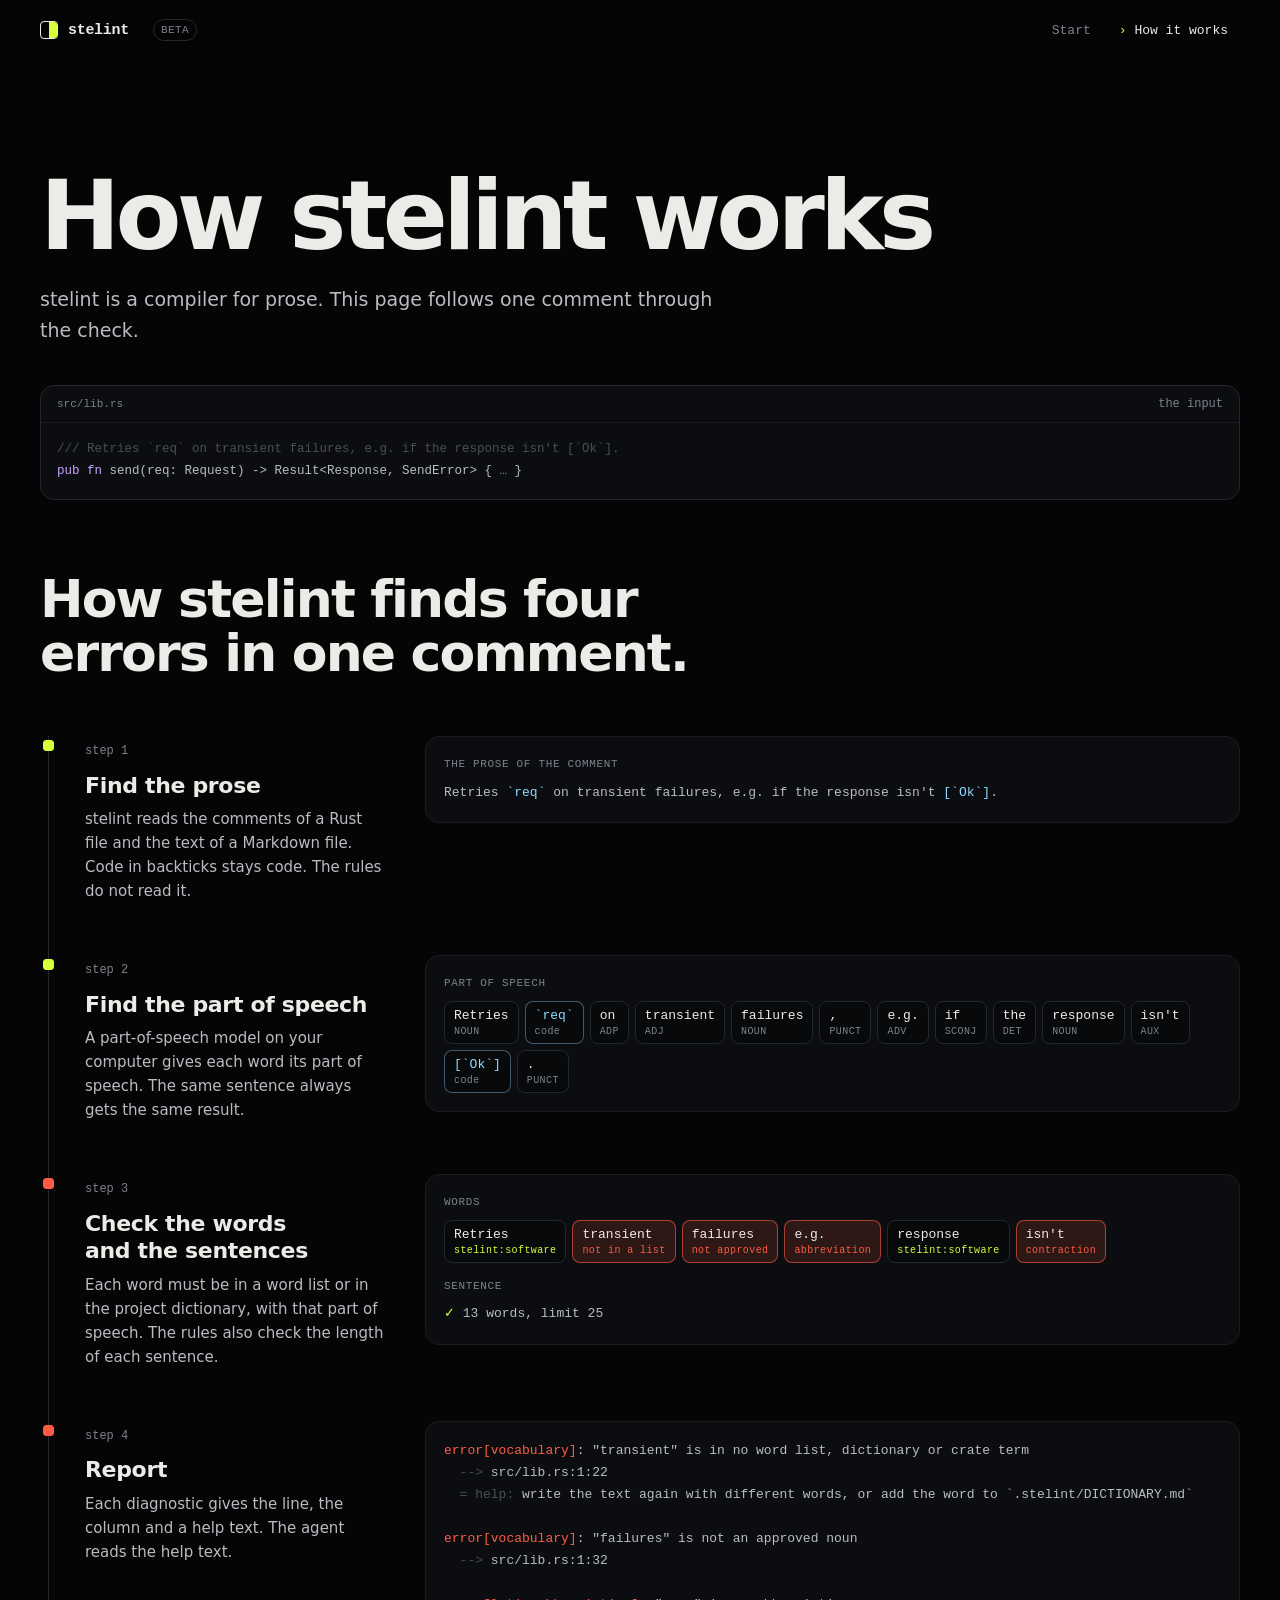
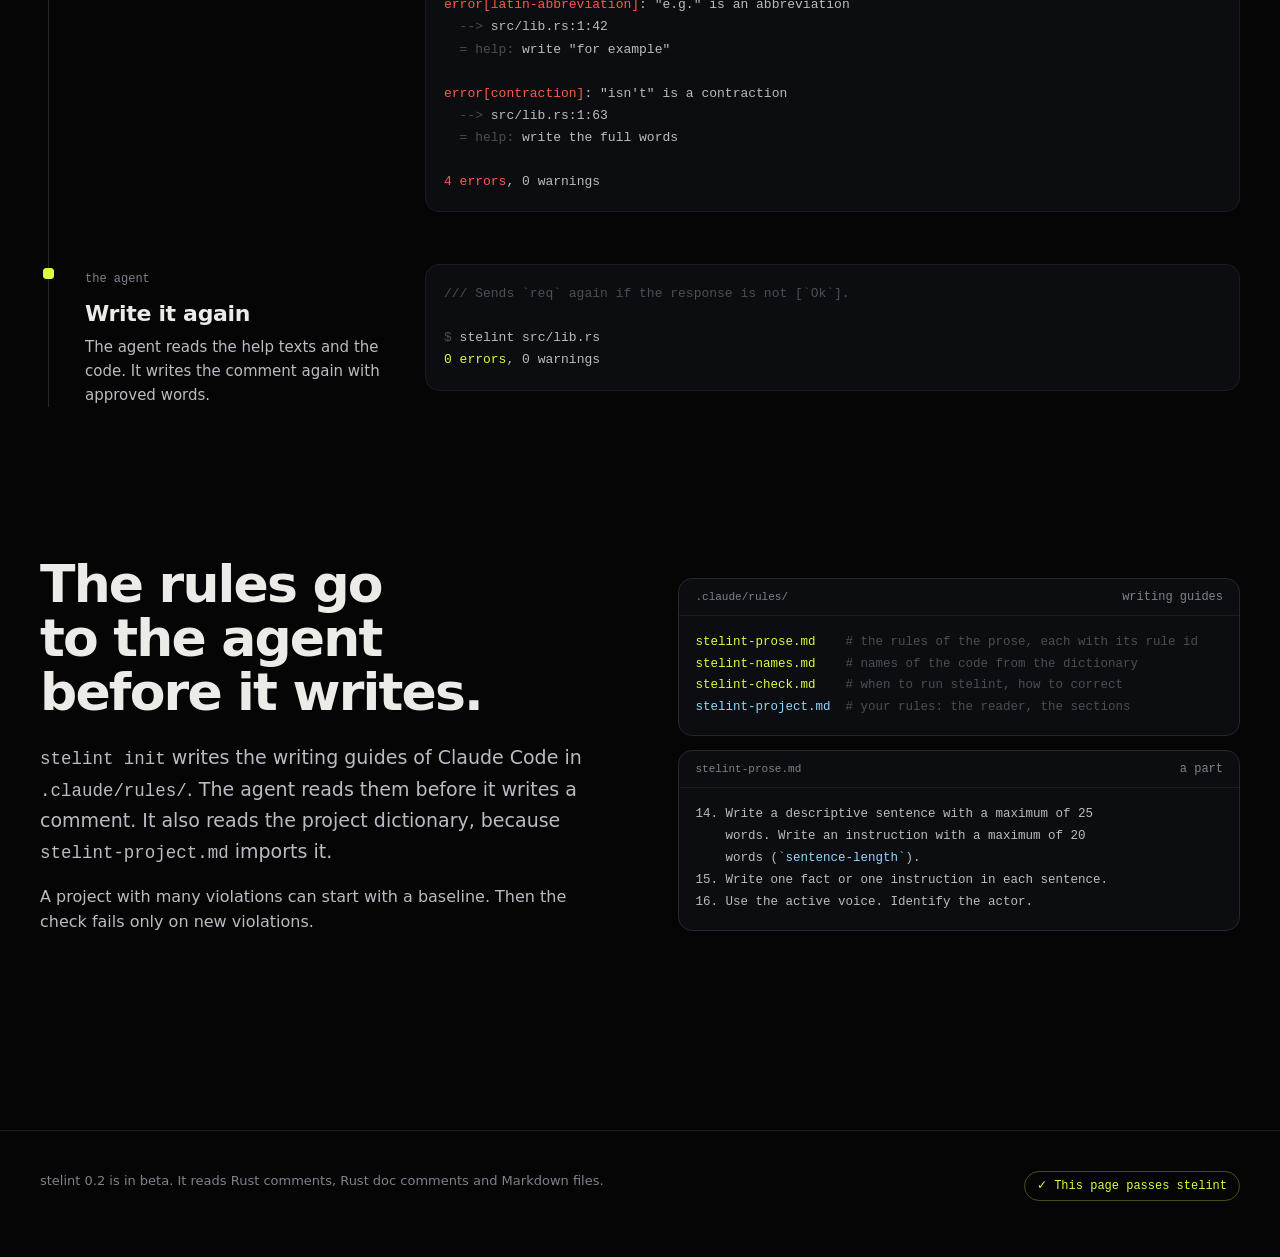
==== commit aca7bc9e: "feat: add the website of stelint Two pages for GitHub Pages. The start page shows four agent texts b" ====
--- a/how.html
+++ b/how.html
@@ -5,7 +5,7 @@
     <meta name="viewport" content="width=device-width, initial-scale=1" />
     <title>How stelint works</title>
     <meta name="description" content="One Rust doc comment goes through stelint, from the source file to the diagnostics and the corrected comment." />
-    <meta name="theme-color" content="#faf9f5" />
+    <meta name="theme-color" content="#050506" />
     <link rel="icon" href="assets/favicon.svg" type="image/svg+xml" />
     <link rel="stylesheet" href="assets/style.css" />
   </head>
@@ -26,9 +26,9 @@
         <div class="wrap">
           <h1 class="rv">How stelint works</h1>
           <p class="lede rv">
-            One doc comment, from the source file to a comment that passes.
+            stelint is a compiler for prose. This page follows one comment through the check.
           </p>
-          <div class="file rv">
+          <div class="file rv" style="margin-top: 40px">
             <div class="file-head"><span><code>src/lib.rs</code></span><span>the input</span></div>
             <pre data-nolint><span class="c">/// Retries `req` on transient failures, e.g. if the response isn't [`Ok`].</span>
 <span class="k">pub fn</span> send(req: Request) -> Result&lt;Response, SendError&gt; { <span class="d">…</span> }</pre>
@@ -36,16 +36,16 @@
         </div>
       </section>
 
-      <section data-n="01">
+      <section style="padding-top: 72px">
         <div class="wrap">
-          <h2 class="rv wide">From the comment to the report.</h2>
+          <h2 class="rv wide">How stelint finds four errors in one comment.</h2>
 
           <div class="pipeline">
             <div class="pstep done rv">
               <div class="side">
                 <span class="no">step 1</span>
                 <h3>Find the prose</h3>
-                <p>stelint reads Rust comments and Markdown. Code in backticks stays code.</p>
+                <p>stelint reads the comments of a Rust file and the text of a Markdown file. Code in backticks stays code. The rules do not read it.</p>
               </div>
               <div class="viz" data-nolint>
                 <span class="lbl">the prose of the comment</span>
@@ -57,7 +57,7 @@
               <div class="side">
                 <span class="no">step 2</span>
                 <h3>Find the part of speech</h3>
-                <p>Stanza, a part-of-speech model, runs on your computer. The same sentence always gets the same result.</p>
+                <p>A part-of-speech model on your computer gives each word its part of speech. The same sentence always gets the same result.</p>
               </div>
               <div class="viz" data-nolint>
                 <span class="lbl">part of speech</span>
@@ -71,7 +71,7 @@
               <div class="side">
                 <span class="no">step 3</span>
                 <h3>Check the words and the sentences</h3>
-                <p>Each word must be in a word list or in a dictionary of the file, with that part of speech.</p>
+                <p>Each word must be in a word list or in the project dictionary, with that part of speech. The rules also check the length of each sentence.</p>
               </div>
               <div class="viz" data-nolint>
                 <span class="lbl">words</span>
@@ -87,11 +87,25 @@
               <div class="side">
                 <span class="no">step 4</span>
                 <h3>Report</h3>
-                <p>Each diagnostic has a help text for the agent.</p>
+                <p>Each diagnostic gives the line, the column and a help text. The agent reads the help text.</p>
               </div>
-              <div class="viz report" data-nolint>
-                <div class="row"><span class="faint">$</span> stelint src/lib.rs</div>
-                <div class="row" id="how-report"></div>
+              <div class="viz" data-nolint>
+<div class="row"><span class="err">error[vocabulary]</span>: "transient" is in no word list, dictionary or crate term
+<span class="faint">  --></span> src/lib.rs:1:22
+<span class="faint">  = help:</span> write the text again with different words, or add the word to `.stelint/DICTIONARY.md`
+
+<span class="err">error[vocabulary]</span>: "failures" is not an approved noun
+<span class="faint">  --></span> src/lib.rs:1:32
+
+<span class="err">error[latin-abbreviation]</span>: "e.g." is an abbreviation
+<span class="faint">  --></span> src/lib.rs:1:42
+<span class="faint">  = help:</span> write "for example"
+
+<span class="err">error[contraction]</span>: "isn't" is a contraction
+<span class="faint">  --></span> src/lib.rs:1:63
+<span class="faint">  = help:</span> write the full words
+
+<span class="err">4 errors</span>, 0 warnings</div>
               </div>
             </div>
 
@@ -99,42 +113,47 @@
               <div class="side">
                 <span class="no">the agent</span>
                 <h3>Write it again</h3>
-                <p>The agent reads the help texts and the code.</p>
+                <p>The agent reads the help texts and the code. It writes the comment again with approved words.</p>
               </div>
-              <div class="viz report" data-nolint>
-                <div class="row" id="how-after"></div>
+              <div class="viz" data-nolint>
+                <div class="row"><span class="faint">/// Sends `req` again if the response is not [`Ok`].</span></div>
+                <div class="row"> </div>
+                <div class="row"><span class="faint">$</span> stelint src/lib.rs</div>
+                <div class="row"><span class="ok">0 errors</span>, 0 warnings</div>
               </div>
             </div>
           </div>
         </div>
       </section>
 
-      <section data-n="02">
+      <section>
         <div class="wrap split">
           <div>
-            <h2 class="rv">Claude Code reads the writing guides before it writes.</h2>
+            <h2 class="rv">The rules go to the agent before it writes.</h2>
             <p class="lede rv">
-              <code>stelint init</code> writes them in <code>.claude/rules/</code>, with a link to the dictionaries.
+              <code>stelint init</code> writes the writing guides of Claude Code in <code>.claude/rules/</code>. The agent
+              reads them before it writes a comment. It also reads the project dictionary, because
+              <code>stelint-project.md</code> imports it.
+            </p>
+            <p class="rv">
+              A project with many violations can start with a baseline. Then the check fails only on new violations.
             </p>
           </div>
           <div class="rv">
             <div class="file">
               <div class="file-head"><span><code>.claude/rules/</code></span><span>writing guides</span></div>
-              <pre data-nolint><span class="s">stelint-prose.md</span>         <span class="c"># the rules of the prose, each with its rule id</span>
-<span class="s">stelint-names.md</span>         <span class="c"># names of the code from the dictionaries</span>
-<span class="s">stelint-rust.md</span>          <span class="c"># rustdoc links, # Errors, # Panics</span>
-<span class="s">stelint-check.md</span>         <span class="c"># when to run stelint, how to correct</span>
-<span class="cy">stelint-project.md</span>       <span class="c"># your guide: the reader, the sections</span>
-<span class="cy">stelint-dictionaries</span> -> <span class="d">../../.stelint/dictionaries</span></pre>
+              <pre data-nolint><span class="s">stelint-prose.md</span>    <span class="c"># the rules of the prose, each with its rule id</span>
+<span class="s">stelint-names.md</span>    <span class="c"># names of the code from the dictionary</span>
+<span class="s">stelint-check.md</span>    <span class="c"># when to run stelint, how to correct</span>
+<span class="cy">stelint-project.md</span>  <span class="c"># your rules: the reader, the sections</span></pre>
             </div>
             <div class="file">
               <div class="file-head"><span><code>stelint-prose.md</code></span><span>a part</span></div>
-              <pre data-nolint>17. Write a descriptive sentence with a maximum of 25
+              <pre data-nolint>14. Write a descriptive sentence with a maximum of 25
     words. Write an instruction with a maximum of 20
     words (<span class="cy">`sentence-length`</span>).
-18. Write one fact or one instruction in each sentence.
-19. Use the active voice. Identify the actor: "The parser
-    gives the tokens", not "The tokens are given".</pre>
+15. Write one fact or one instruction in each sentence.
+16. Use the active voice. Identify the actor.</pre>
             </div>
           </div>
         </div>
@@ -144,7 +163,7 @@
     <footer>
       <div class="wrap">
         <div>
-          <p>stelint 0.3 is in beta. It reads Rust comments, Rust doc comments and Markdown files.</p>
+          <p>stelint 0.2 is in beta. It reads Rust comments, Rust doc comments and Markdown files.</p>
         </div>
         <span class="pass" title="The prose of each page passes stelint">✓ This page passes stelint</span>
       </div>
--- a/assets/style.css
+++ b/assets/style.css
@@ -1,37 +1,28 @@
-@charset "utf-8";
-/* stelint site. One file, no build step.
-   A light terminal: one monospace face, box-drawing rules, boxes with the
-   title in the top border, and a small set of quiet colors. */
+/* stelint site. One file, no build step. Dark only. */
 
 :root {
-  --bg: #faf9f5;
-  --bg-2: #f3f1ea;
-  --bg-3: #ebe8de;
-  --line: #dcd8cc;
-  --rule: #c2bdb0;
-  --ink: #1f1e1c;
-  --ink-2: #45423c;
-  --dim: #75716a;
-  --faint: #a7a298;
-  --accent: #c15f3c;
-  --accent-2: #d77757;
-  --accent-bg: #f6e7df;
-  --ok: #2f7a3e;
-  --ok-bg: #e5f0e3;
-  --err: #a8323f;
-  --err-bg: #f8e4e4;
-  --blue: #4a5ab0;
-  --violet: #7a4f9e;
-  --amber: #8f6a22;
-  --mono: "JetBrains Mono", "SF Mono", SFMono-Regular, Menlo, "Cascadia Mono", "Cascadia Code", Consolas,
-    "DejaVu Sans Mono", "Liberation Mono", ui-monospace, monospace;
-  --max: 1240px;
-  --pad: clamp(18px, 4vw, 40px);
-  --radius: 6px;
+  --bg: #050506;
+  --bg-2: #08090b;
+  --panel: #0c0d10;
+  --panel-2: #101216;
+  --line: #1a1c21;
+  --line-2: #24272e;
+  --ink: #ecebe8;
+  --ink-2: #b9bcc2;
+  --dim: #7d828c;
+  --faint: #4a4e57;
+  --err: #ff5a45;
+  --err-soft: rgba(255, 90, 69, 0.14);
+  --ok: #d7ff3c;
+  --ok-soft: rgba(215, 255, 60, 0.12);
+  --cyan: #8fd8ff;
+  --violet: #c5a6ff;
+  --mono: ui-monospace, "SF Mono", "JetBrains Mono", "Cascadia Code", Menlo, Consolas, "Liberation Mono", monospace;
+  --sans: ui-sans-serif, system-ui, -apple-system, "Segoe UI", "Helvetica Neue", Arial, sans-serif;
+  --max: 1340px;
+  --pad: clamp(20px, 4vw, 40px);
   --pos: 50%;
-  /* a row of box-drawing characters, cut to the width of its box */
-  --rule-chars: "────────────────────────────────────────────────────────────────────────────────────────────────────────────────────────────────────────────────────────────────────────────────────────────────────────────────────────────────────────────────────────────────────────────────────────────────────────────────";
-  color-scheme: light;
+  color-scheme: dark;
 }
 
 *,
@@ -50,9 +41,9 @@
   margin: 0;
   background: var(--bg);
   color: var(--ink);
-  font: 15px/1.65 var(--mono);
-  font-variant-ligatures: none;
+  font: 16px/1.6 var(--sans);
   overflow-x: hidden;
+  -webkit-font-smoothing: antialiased;
 }
 
 img,
@@ -65,27 +56,21 @@
 }
 
 ::selection {
-  background: var(--accent-bg);
-  color: var(--ink);
+  background: var(--ok);
+  color: #000;
 }
 
 code,
 pre,
 kbd {
   font-family: var(--mono);
-  font-size: 1em;
-}
-
-p code,
-li code,
-.lede code {
-  color: var(--blue);
+  font-size: 0.92em;
 }
 
 :focus-visible {
-  outline: 2px solid var(--accent);
-  outline-offset: 2px;
-  border-radius: 2px;
+  outline: 2px solid var(--ok);
+  outline-offset: 3px;
+  border-radius: 4px;
 }
 
 .wrap {
@@ -95,112 +80,46 @@
   padding: 0 var(--pad);
 }
 
-/* ---------- shared pieces ---------- */
-
-/* the dot of a message, drawn so that no emoji font takes it */
-.bul {
-  display: inline-block;
-  width: 0.62em;
-  height: 0.62em;
-  border-radius: 50%;
-  background: currentColor;
-  vertical-align: 0.06em;
-}
-
-/* a box with its title in the top border */
-.box,
-.file,
-.part,
-.step,
-.viz,
-.welcome,
-.loop {
-  position: relative;
-  border: 1px solid var(--line);
-  border-radius: var(--radius);
-  min-width: 0;
-}
-
-.box-head,
-.file-head {
-  display: flex;
-  justify-content: space-between;
-  align-items: center;
-  gap: 12px;
-  margin: -0.78em 14px 0;
-  font-size: 12px;
-  line-height: 1.5;
-  color: var(--dim);
-  white-space: nowrap;
-  min-width: 0;
-}
-
-.box-head > span,
-.file-head > span {
-  background: var(--bg);
-  padding: 0 6px;
-  overflow: hidden;
-  text-overflow: ellipsis;
-}
-
-.box-head code,
-.file-head code {
-  color: var(--ink);
-}
-
-.muted {
-  color: var(--dim);
-}
-
 /* ---------- top bar ---------- */
 
 .top {
   position: sticky;
   top: 0;
   z-index: 50;
-  background: var(--bg);
-}
-
-.top::after {
-  content: var(--rule-chars);
-  display: block;
-  white-space: nowrap;
-  overflow: hidden;
-  color: var(--line);
-  line-height: 0.4;
-  height: 0.5em;
-  font-size: 15px;
-  opacity: 0;
-  transition: opacity 0.2s;
-}
-
-.top.scrolled::after {
-  opacity: 1;
+  background: rgba(5, 5, 6, 0.72);
+  backdrop-filter: blur(14px) saturate(140%);
+  -webkit-backdrop-filter: blur(14px) saturate(140%);
+  border-bottom: 1px solid transparent;
+  transition: border-color 0.3s;
+}
+
+.top.scrolled {
+  border-bottom-color: var(--line);
 }
 
 .top .wrap {
   display: flex;
   align-items: center;
-  gap: 16px;
-  height: 56px;
+  gap: 24px;
+  height: 60px;
 }
 
 .brand {
   display: inline-flex;
   align-items: center;
   gap: 10px;
-  font-weight: 700;
-  font-size: 15px;
+  font: 600 15px/1 var(--mono);
+  letter-spacing: -0.02em;
   text-decoration: none;
   padding: 12px 0;
 }
 
 .brand-mark {
-  width: 14px;
-  height: 14px;
+  width: 18px;
+  height: 18px;
   display: inline-block;
   border: 1.5px solid var(--ink);
-  border-radius: 2px;
+  border-radius: 4px;
   position: relative;
   overflow: hidden;
 }
@@ -209,22 +128,17 @@
   content: "";
   position: absolute;
   inset: 0 0 0 50%;
-  background: var(--accent-2);
+  background: var(--ok);
 }
 
 .chip {
-  font-size: 12px;
-  color: var(--dim);
-}
-
-.chip::before {
-  content: "[";
-  color: var(--faint);
-}
-
-.chip::after {
-  content: "]";
-  color: var(--faint);
+  font: 500 11px/1 var(--mono);
+  letter-spacing: 0.04em;
+  text-transform: uppercase;
+  color: var(--dim);
+  border: 1px solid var(--line-2);
+  padding: 5px 7px 4px;
+  border-radius: 999px;
 }
 
 .nav {
@@ -235,359 +149,293 @@
 }
 
 .nav a {
-  font-size: 13px;
+  font: 500 13px/1 var(--mono);
   color: var(--dim);
   text-decoration: none;
-  padding: 14px 10px;
-  white-space: nowrap;
-}
-
-.nav a::before {
-  content: "\00a0\00a0";
-}
-
-.nav a:hover {
-  color: var(--ink);
-}
-
+  padding: 14px 12px;
+  border-radius: 8px;
+  transition: color 0.2s;
+}
+
+.nav a:hover,
 .nav a[aria-current="page"] {
   color: var(--ink);
 }
 
 .nav a[aria-current="page"]::before {
-  content: "❯\00a0";
-  color: var(--accent);
+  content: "› ";
+  color: var(--ok);
 }
 
 @media (max-width: 640px) {
   .top .wrap {
     gap: 10px;
   }
-  .top .chip,
+  .top .chip {
+    display: none;
+  }
+  .nav a {
+    padding: 14px 8px;
+    font-size: 12px;
+  }
+  .nav .gh,
   .nav a[href="./"] {
     display: none;
   }
   .nav a {
-    padding: 14px 6px;
-    font-size: 12px;
+    white-space: nowrap;
+  }
+  .pane-head .wc {
+    display: none;
   }
 }
 
 /* ---------- type ---------- */
+
+.eyebrow {
+  font: 500 12px/1 var(--mono);
+  letter-spacing: 0.08em;
+  text-transform: uppercase;
+  color: var(--dim);
+  display: flex;
+  align-items: center;
+  gap: 12px;
+  margin: 0 0 22px;
+}
+
+.eyebrow .n {
+  color: var(--ok);
+}
+
+.eyebrow::after {
+  content: "";
+  flex: 0 0 48px;
+  height: 1px;
+  background: var(--line-2);
+}
 
 h1,
 h2,
 h3 {
-  font-family: var(--mono);
-  font-weight: 700;
+  font-family: var(--sans);
+  font-weight: 650;
+  letter-spacing: -0.035em;
+  line-height: 1.04;
   margin: 0;
   text-wrap: balance;
 }
 
-h1 {
-  font-size: clamp(30px, 5.6vw, 64px);
-  line-height: 1.08;
-  letter-spacing: -0.035em;
-}
-
 h2 {
+  font-size: clamp(30px, 4.6vw, 52px);
+  max-width: 18ch;
+}
+
+h2.wide {
+  max-width: 26ch;
+}
+
+h2 .line {
+  display: block;
+}
+
+h3 {
+  font-size: 19px;
+  letter-spacing: -0.015em;
+  line-height: 1.25;
+}
+
+.lede {
+  color: var(--ink-2);
+  font-size: clamp(17px, 1.6vw, 19px);
+  max-width: 60ch;
+  margin: 22px 0 0;
+  text-wrap: pretty;
+}
+
+p {
+  text-wrap: pretty;
+}
+
+.muted {
+  color: var(--dim);
+}
+
+section {
   position: relative;
-  font-size: clamp(20px, 2.4vw, 27px);
-  line-height: 1.3;
-  letter-spacing: -0.015em;
-  max-width: 40ch;
-  padding-left: 1.5em;
-}
-
-/* the dot of a reply in a session */
-h2::before {
+  padding: clamp(80px, 12vw, 150px) 0 0;
+}
+
+/* ---------- hero ---------- */
+
+.hero {
+  padding-top: clamp(60px, 10vw, 120px);
+  text-align: left;
+}
+
+.hero h1 {
+  font-size: clamp(48px, 10.5vw, 132px);
+  letter-spacing: -0.055em;
+  line-height: 0.92;
+  font-weight: 700;
+  max-width: none;
+}
+
+.hero h1 .ok {
+  color: var(--ok);
+}
+
+.mirror-title {
+  position: relative;
+}
+
+.mirror-title .reflect {
+  display: block;
+  position: relative;
+  transform: scaleY(-1);
+  opacity: 0.22;
+  -webkit-mask-image: linear-gradient(to bottom, transparent 10%, #000 100%);
+  mask-image: linear-gradient(to bottom, transparent 10%, #000 100%);
+  margin-top: 0.02em;
+  height: 0.6em;
+  overflow: hidden;
+  pointer-events: none;
+  user-select: none;
+  filter: blur(1px);
+}
+
+.mirror-title .reflect > span {
+  position: absolute;
+  left: 0;
+  right: 0;
+  bottom: 0;
+}
+
+.horizon {
+  height: 1px;
+  background: linear-gradient(90deg, transparent, var(--line-2) 15%, var(--faint) 50%, var(--line-2) 85%, transparent);
+  position: relative;
+}
+
+.horizon::after {
   content: "";
   position: absolute;
-  left: 0.2em;
-  top: 0.48em;
-  width: 0.5em;
-  height: 0.5em;
-  border-radius: 50%;
-  background: var(--accent-2);
-}
-
-h2.wide {
-  max-width: 52ch;
-}
-
-h3 {
-  font-size: 16px;
-  line-height: 1.4;
-}
-
-p {
-  text-wrap: pretty;
-}
-
-.lede {
-  color: var(--ink-2);
-  font-size: 15px;
-  max-width: 68ch;
-  margin: 16px 0 0;
-}
-
-/* the text under a heading starts under the words of the heading */
-section > .wrap > .lede,
-section > .wrap > p,
-.std > div > .lede,
-.split > div > .lede,
-.split > div > p {
-  padding-left: calc(1.5 * clamp(20px, 2.4vw, 27px));
-}
-
-.split > div > p:not(.lede) {
-  color: var(--ink-2);
-}
-
-section {
-  position: relative;
-  padding: clamp(56px, 8vw, 96px) 0 0;
-}
-
-/* a rule of box-drawing characters above each section, with its number */
-section[data-n]::before {
-  content: "── " attr(data-n) " " var(--rule-chars);
-  display: block;
-  width: calc(100% - 2 * var(--pad));
-  max-width: calc(var(--max) - 2 * var(--pad));
-  margin: 0 auto clamp(36px, 5vw, 56px);
-  white-space: nowrap;
-  overflow: hidden;
-  color: var(--rule);
-  font-size: 13px;
-  line-height: 1;
-}
-
-/* ---------- hero ---------- */
-
-.hero {
-  padding-top: clamp(36px, 6vw, 72px);
-}
-
-.welcome {
-  border-color: var(--accent-2);
-  padding: clamp(26px, 4vw, 44px) clamp(18px, 3.4vw, 40px) clamp(22px, 3vw, 34px);
-}
-
-.welcome .eyebrow {
-  position: absolute;
-  top: -0.8em;
-  left: 18px;
-  margin: 0;
-  padding: 0 8px;
-  background: var(--bg);
-  font-size: 13px;
-  line-height: 1.5;
-  color: var(--dim);
-  white-space: nowrap;
-}
-
-.welcome .eyebrow .n {
-  color: var(--accent);
-  font-weight: 700;
-}
-
-.welcome .eyebrow .n::before {
-  content: "✻ ";
-}
-
-.welcome .eyebrow .n::after {
-  content: " ·";
-  color: var(--faint);
-  font-weight: 400;
-}
-
-.hero h1 .ok {
-  color: var(--accent);
+  left: 50%;
+  top: -40px;
+  width: min(700px, 80%);
+  height: 80px;
+  transform: translateX(-50%);
+  background: radial-gradient(closest-side, rgba(215, 255, 60, 0.07), transparent);
+  pointer-events: none;
 }
 
 .hero-sub {
   display: grid;
-  grid-template-columns: minmax(0, 1fr) minmax(0, 1.1fr);
-  margin-top: clamp(22px, 3vw, 34px);
-  border-top: 1px solid var(--accent-bg);
-}
-
-.hero-sub > div:first-child {
-  padding: 22px clamp(18px, 3vw, 34px) 4px 0;
+  grid-template-columns: minmax(0, 1.25fr) minmax(0, 1fr);
+  gap: clamp(28px, 5vw, 72px);
+  align-items: start;
+  margin-top: 40px;
 }
 
 .hero-sub .lede {
   margin: 0;
-  font-size: 15px;
 }
 
 @media (max-width: 860px) {
   .hero-sub {
     grid-template-columns: minmax(0, 1fr);
   }
-  .hero-sub > div:first-child {
-    padding-right: 0;
-  }
 }
 
 .actions {
   display: flex;
   flex-wrap: wrap;
-  gap: 10px;
-  margin-top: 24px;
+  gap: 12px;
+  margin-top: 30px;
 }
 
 .btn {
   display: inline-flex;
   align-items: center;
-  gap: 8px;
-  min-height: 42px;
-  padding: 0 16px;
-  border-radius: 4px;
+  gap: 10px;
+  min-height: 46px;
+  padding: 0 18px;
+  border-radius: 10px;
   font: 600 14px/1 var(--mono);
   text-decoration: none;
-  border: 1px solid var(--rule);
-  background: transparent;
+  border: 1px solid var(--line-2);
+  background: var(--panel);
   color: var(--ink);
   cursor: pointer;
-  transition: border-color 0.15s, background 0.15s, color 0.15s;
+  transition: border-color 0.2s, background 0.2s, transform 0.2s;
 }
 
 .btn:hover {
-  border-color: var(--ink);
+  border-color: var(--faint);
 }
 
 .btn.primary {
-  background: var(--ink);
-  color: var(--bg);
-  border-color: var(--ink);
-}
-
-.btn.primary::before {
-  content: "❯";
-  color: var(--accent-2);
+  background: var(--ok);
+  color: #050506;
+  border-color: var(--ok);
 }
 
 .btn.primary:hover {
-  background: #000;
-}
-
-/* a session of an agent in the hero */
+  background: #e6ff7a;
+}
+
+/* the terminal card in the hero */
 
 .term {
-  border-left: 1px solid var(--accent-bg);
-  font-size: 13px;
-  line-height: 1.6;
-  padding: 22px 0 4px clamp(18px, 3vw, 34px);
+  background: var(--panel);
+  border: 1px solid var(--line);
+  border-radius: 14px;
+  font: 13px/1.7 var(--mono);
+  padding: 16px 18px;
   min-width: 0;
-  min-height: 330px;
-}
-
-@media (max-width: 860px) {
-  .term {
-    border-left: 0;
-    border-top: 1px solid var(--accent-bg);
-    padding-left: 0;
-    min-height: 0;
-  }
+  box-shadow: 0 30px 80px -40px rgba(0, 0, 0, 0.9);
+}
+
+.term .bar {
+  display: flex;
+  gap: 6px;
+  margin-bottom: 12px;
+}
+
+.term .bar i {
+  width: 9px;
+  height: 9px;
+  border-radius: 50%;
+  background: var(--line-2);
 }
 
 .term .ln {
   white-space: pre-wrap;
   word-break: break-word;
-  min-height: 1.6em;
-  position: relative;
-}
-
-.term .tool {
-  padding-left: 2ch;
-  margin-top: 10px;
-}
-
-.term .tool:first-child {
-  margin-top: 0;
-}
-
-.term .tool .bul {
-  position: absolute;
-  left: 0;
-  top: 0.48em;
-}
-
-.term .tool b {
-  font-weight: 700;
-}
-
-.term .out {
-  padding-left: 5ch;
-  color: var(--ink-2);
-}
-
-/* the elbow under a call: drawn, because few fonts have it */
-.term .out.first::before {
-  content: "";
-  position: absolute;
-  left: 2ch;
-  top: 0.05em;
-  width: 1.2ch;
-  height: 0.75em;
-  border-left: 1px solid var(--faint);
-  border-bottom: 1px solid var(--faint);
-}
-
-.term .bul.ok,
+  min-height: 1.7em;
+}
+
+.term .ps {
+  color: var(--faint);
+}
+
+.term .e {
+  color: var(--err);
+}
+
 .term .o {
   color: var(--ok);
 }
 
-.term .bul.err,
-.term .e {
-  color: var(--err);
-}
-
 .term .d {
   color: var(--dim);
-}
-
-.term .sp {
-  color: var(--accent-2);
-}
-
-.term .spin {
-  margin-top: 10px;
-  color: var(--accent);
-}
-
-.term .spin .d {
-  color: var(--faint);
-}
-
-/* the input box under the session */
-.term .prompt {
-  margin-top: 16px;
-  border-top: 1px solid var(--rule);
-  border-bottom: 1px solid var(--rule);
-  padding: 4px 0;
-}
-
-.term .prompt .ps {
-  color: var(--dim);
-}
-
-.term .hint {
-  font-size: 12px;
-  color: var(--faint);
-  padding: 2px 0 0 2ch;
 }
 
 .caret {
   display: inline-block;
-  width: 0.6em;
-  height: 1.15em;
-  vertical-align: -0.22em;
+  width: 0.55em;
+  height: 1.1em;
+  vertical-align: -0.2em;
   background: var(--ink);
-  opacity: 0.75;
   animation: blink 1.05s steps(1) infinite;
 }
 
@@ -604,12 +452,13 @@
   grid-template-columns: repeat(4, minmax(0, 1fr));
   border-top: 1px solid var(--line);
   border-bottom: 1px solid var(--line);
-  margin-top: clamp(40px, 6vw, 64px);
+  margin-top: clamp(56px, 8vw, 96px);
 }
 
 .strip > div {
-  padding: 18px 0 16px 20px;
+  padding: 22px 0 20px;
   border-right: 1px solid var(--line);
+  padding-left: 22px;
 }
 
 .strip > div:first-child {
@@ -621,18 +470,16 @@
 }
 
 .strip .v {
-  font-size: clamp(24px, 3vw, 34px);
-  font-weight: 700;
-  line-height: 1.1;
-  letter-spacing: -0.03em;
+  font: 600 clamp(26px, 3.4vw, 40px)/1 var(--mono);
+  letter-spacing: -0.04em;
   display: block;
 }
 
 .strip .k {
-  font-size: 12px;
+  font: 500 12px/1.4 var(--mono);
   color: var(--dim);
   display: block;
-  margin-top: 6px;
+  margin-top: 10px;
 }
 
 .strip .v .arrow {
@@ -648,10 +495,6 @@
   color: var(--err);
 }
 
-.strip.two {
-  grid-template-columns: repeat(2, minmax(0, 1fr));
-}
-
 @media (max-width: 760px) {
   .strip {
     grid-template-columns: repeat(2, minmax(0, 1fr));
@@ -659,27 +502,106 @@
   .strip > div:nth-child(2) {
     border-right: 0;
   }
+  .strip > div:nth-child(3) {
+    padding-left: 0;
+    border-top: 1px solid var(--line);
+  }
+  .strip > div:nth-child(4) {
+    border-top: 1px solid var(--line);
+  }
+}
+
+/* ---------- pain cards ---------- */
+
+.pains {
+  display: grid;
+  grid-template-columns: repeat(2, minmax(0, 1fr));
+  gap: 1px;
+  background: var(--line);
+  border: 1px solid var(--line);
+  border-radius: 18px;
+  overflow: hidden;
+  margin-top: 56px;
+}
+
+.pain {
+  background: var(--bg);
+  padding: clamp(24px, 3vw, 36px);
+  position: relative;
+  min-width: 0;
+}
+
+.pain .tag {
+  font: 500 11px/1 var(--mono);
+  color: var(--err);
+  letter-spacing: 0.06em;
+  text-transform: uppercase;
+}
+
+.pain h3 {
+  margin: 14px 0 10px;
+}
+
+.pain p {
+  color: var(--ink-2);
+  margin: 0;
+  font-size: 15px;
+}
+
+.quote {
+  margin: 20px 0 0;
+  padding: 14px 16px;
+  border-left: 2px solid var(--err);
+  background: linear-gradient(90deg, var(--err-soft), transparent 80%);
+  font: 13px/1.65 var(--mono);
+  color: var(--ink-2);
+  border-radius: 0 8px 8px 0;
+}
+
+.quote s {
+  text-decoration: none;
+  color: var(--err);
+}
+
+.names {
+  display: flex;
+  flex-wrap: wrap;
+  gap: 6px;
+  margin-top: 18px;
+}
+
+.names span {
+  font: 12px/1 var(--mono);
+  padding: 7px 9px;
+  border-radius: 6px;
+  border: 1px dashed rgba(255, 90, 69, 0.45);
+  color: var(--ink-2);
+}
+
+.names span.one {
+  border: 1px solid var(--ok);
+  color: var(--ok);
+}
+
+@media (max-width: 760px) {
+  .pains {
+    grid-template-columns: minmax(0, 1fr);
+  }
 }
 
 /* ---------- the compare editor ---------- */
 
 .stage {
-  margin-top: 36px;
+  margin-top: 48px;
   position: relative;
-}
-
-.under-tabs {
-  display: flex;
-  align-items: flex-end;
-  gap: 16px;
-  flex-wrap: wrap;
 }
 
 .tabs {
   display: flex;
-  gap: 0;
+  gap: 2px;
   overflow-x: auto;
   scrollbar-width: none;
+  border-bottom: 1px solid var(--line);
   -webkit-overflow-scrolling: touch;
 }
 
@@ -693,103 +615,68 @@
   border: 0;
   background: none;
   color: var(--dim);
-  font: 13px/1 var(--mono);
-  padding: 14px 14px 12px;
-  min-height: 44px;
+  font: 500 13px/1 var(--mono);
+  padding: 15px 16px 14px;
+  min-height: 46px;
   cursor: pointer;
+  border-bottom: 2px solid transparent;
+  margin-bottom: -1px;
   display: inline-flex;
   align-items: center;
   gap: 8px;
-  border-bottom: 2px solid transparent;
-}
-
-.tab:first-child {
-  padding-left: 2px;
+  transition: color 0.2s;
 }
 
 .tab:hover {
-  color: var(--ink);
+  color: var(--ink-2);
 }
 
 .tab[aria-selected="true"] {
   color: var(--ink);
-  font-weight: 700;
-  border-bottom-color: var(--accent-2);
+  border-bottom-color: var(--ok);
 }
 
 .tab .dot {
   width: 7px;
   height: 7px;
-  border-radius: 50%;
-  background: var(--amber);
+  border-radius: 2px;
+  background: var(--cyan);
 }
 
 .tab .dot.md {
-  background: var(--blue);
-}
-
-.toggle {
-  display: inline-flex;
-  gap: 4px;
-  margin-left: auto;
-  padding-bottom: 4px;
-}
-
-.toggle button {
-  appearance: none;
-  border: 1px solid transparent;
-  background: none;
-  color: var(--dim);
-  font: 12px/1 var(--mono);
-  padding: 0 10px;
-  min-height: 32px;
-  border-radius: 4px;
-  cursor: pointer;
-}
-
-.toggle button:hover {
-  color: var(--ink);
-  border-color: var(--line);
-}
-
-.toggle button.on {
-  background: var(--ink);
-  border-color: var(--ink);
-  color: var(--bg);
+  background: var(--violet);
 }
 
 .pain-line {
-  font-size: 13px;
-  line-height: 1.5;
-  color: var(--dim);
-  margin: 14px 0 0;
+  font: 13px/1.5 var(--mono);
+  color: var(--dim);
+  margin: 16px 0 0;
   min-height: 1.5em;
-}
-
-.pain-line::before {
-  content: "※ ";
-  color: var(--accent-2);
 }
 
 .pain-line b {
   color: var(--ink);
+  font-weight: 500;
 }
 
 .compare-wrap {
   position: relative;
-  margin-top: 14px;
+  margin-top: 16px;
 }
 
 .compare {
   position: relative;
   display: grid;
-  border: 1px solid var(--rule);
-  border-radius: var(--radius);
+  border: 1px solid var(--line-2);
+  border-radius: 16px;
   overflow: hidden;
-  background: var(--bg);
+  background: var(--panel);
   touch-action: pan-y;
   user-select: none;
   -webkit-user-select: none;
+  box-shadow:
+    0 0 0 1px rgba(255, 255, 255, 0.02) inset,
+    0 40px 120px -60px rgba(0, 0, 0, 1);
 }
 
 .pane {
@@ -800,11 +687,19 @@
 }
 
 .pane.before {
-  background: #fcf6f4;
+  background:
+    radial-gradient(120% 80% at 0% 0%, rgba(255, 90, 69, 0.07), transparent 60%),
+    #07080a;
+}
+
+.pane.before .code {
+  filter: saturate(0.85);
 }
 
 .pane.after {
-  background: #f6f9f3;
+  background:
+    radial-gradient(120% 80% at 100% 0%, rgba(215, 255, 60, 0.06), transparent 60%),
+    var(--panel-2);
   clip-path: inset(0 0 0 var(--pos));
   -webkit-clip-path: inset(0 0 0 var(--pos));
 }
@@ -813,10 +708,9 @@
   display: flex;
   align-items: center;
   gap: 10px;
-  padding: 10px 18px;
+  padding: 14px 18px;
   border-bottom: 1px solid var(--line);
-  font-size: 12px;
-  line-height: 1.4;
+  font: 500 12px/1 var(--mono);
   color: var(--dim);
   white-space: nowrap;
 }
@@ -826,30 +720,25 @@
 }
 
 .pane-head .count {
-  font-weight: 700;
+  padding: 5px 8px 4px;
+  border-radius: 6px;
+  font-weight: 600;
 }
 
 .pane.before .count {
   color: var(--err);
-}
-
-.pane.before .count::before {
-  content: "✗ ";
+  background: var(--err-soft);
 }
 
 .pane.after .count {
   color: var(--ok);
-}
-
-.pane.after .count::before {
-  content: "✓ ";
+  background: var(--ok-soft);
 }
 
 .code {
   margin: 0;
-  padding: 14px 0 20px;
-  font-size: 13px;
-  line-height: 1.7;
+  padding: 16px 0 22px;
+  font: 13px/1.75 var(--mono);
   counter-reset: ln;
   flex: 1;
   min-width: 0;
@@ -860,7 +749,7 @@
   padding: 0 18px 0 58px;
   position: relative;
   white-space: pre;
-  min-height: 1.7em;
+  min-height: 1.75em;
 }
 
 .code .l::before {
@@ -868,18 +757,21 @@
   content: counter(ln);
   position: absolute;
   left: 0;
-  width: 38px;
+  width: 40px;
   text-align: right;
   color: var(--faint);
+  font-size: 11.5px;
 }
 
 .code .l.has-err::after {
-  content: "✗";
+  content: "";
   position: absolute;
-  left: 44px;
-  top: 0;
-  font-size: 11px;
-  color: var(--err);
+  left: 46px;
+  top: 0.72em;
+  width: 5px;
+  height: 5px;
+  border-radius: 50%;
+  background: var(--err);
 }
 
 @media (max-width: 900px) {
@@ -893,10 +785,11 @@
     padding-right: 12px;
   }
   .code .l::before {
-    width: 28px;
+    width: 30px;
+    font-size: 10.5px;
   }
   .code .l.has-err::after {
-    left: 32px;
+    left: 35px;
   }
 }
 
@@ -905,10 +798,10 @@
   color: var(--faint);
 }
 .s-doc {
-  color: var(--ink-2);
+  color: #c9cdd3;
 }
 .s-code {
-  color: var(--blue);
+  color: var(--cyan);
 }
 .s-h {
   color: var(--ink);
@@ -918,7 +811,7 @@
   color: var(--violet);
 }
 .s-ty {
-  color: var(--amber);
+  color: #ffd29a;
 }
 .s-p {
   color: var(--dim);
@@ -942,7 +835,7 @@
   text-decoration-thickness: 1px;
   text-underline-offset: 4px;
   text-decoration-skip-ink: none;
-  background: var(--err-bg);
+  background: rgba(255, 90, 69, 0.08);
   border-radius: 2px;
   cursor: help;
   outline: none;
@@ -951,7 +844,7 @@
 .x:hover,
 .x:focus,
 .x.hot {
-  background: #f0c9cb;
+  background: rgba(255, 90, 69, 0.28);
 }
 
 /* the handle */
@@ -978,33 +871,60 @@
   bottom: 0;
   left: 50%;
   width: 1px;
-  background: var(--accent-2);
+  background: linear-gradient(to bottom, transparent, var(--ok) 12%, var(--ok) 88%, transparent);
+  box-shadow: 0 0 18px 1px rgba(215, 255, 60, 0.45);
 }
 
 .knob {
   position: absolute;
   top: 50%;
-  width: 34px;
-  height: 34px;
-  margin-top: -17px;
-  border-radius: 4px;
-  background: var(--bg);
-  border: 1px solid var(--accent-2);
+  width: 40px;
+  height: 40px;
+  margin-top: -20px;
+  border-radius: 50%;
+  background: #050506;
+  border: 1px solid var(--ok);
   display: grid;
   place-items: center;
-  transition: background 0.15s;
+  box-shadow: 0 0 0 6px rgba(5, 5, 6, 0.6), 0 0 30px rgba(215, 255, 60, 0.35);
+  transition: transform 0.2s;
 }
 
 .handle:hover .knob,
 .handle:focus-visible .knob,
 .compare.dragging .knob {
-  background: var(--accent-bg);
+  transform: scale(1.08);
 }
 
 .knob svg {
-  width: 16px;
-  height: 16px;
-  stroke: var(--accent);
+  width: 18px;
+  height: 18px;
+  stroke: var(--ok);
+}
+
+/* the mirror under the editor */
+
+.mirror {
+  position: relative;
+  height: 120px;
+  overflow: hidden;
+  pointer-events: none;
+  user-select: none;
+  margin-top: 2px;
+  -webkit-mask-image: linear-gradient(to bottom, rgba(0, 0, 0, 0.55), transparent 85%);
+  mask-image: linear-gradient(to bottom, rgba(0, 0, 0, 0.55), transparent 85%);
+}
+
+.mirror > .compare {
+  position: absolute;
+  left: 0;
+  right: 0;
+  bottom: 100%;
+  transform-origin: 50% 100%;
+  transform: scaleY(-1);
+  filter: blur(1.2px) brightness(0.75);
+  opacity: 0.6;
+  box-shadow: none;
 }
 
 /* below the editor */
@@ -1013,36 +933,53 @@
   display: grid;
   grid-template-columns: minmax(0, 1.2fr) minmax(0, 1fr);
   gap: 20px;
-  margin-top: 30px;
+  margin-top: 8px;
 }
 
 @media (max-width: 860px) {
   .meta {
     grid-template-columns: minmax(0, 1fr);
-    gap: 30px;
-  }
+  }
+}
+
+.box {
+  border: 1px solid var(--line);
+  border-radius: 14px;
+  background: var(--bg-2);
+  min-width: 0;
 }
 
 .box-head {
-  margin-bottom: 6px;
+  display: flex;
+  justify-content: space-between;
+  align-items: center;
+  gap: 12px;
+  padding: 14px 18px;
+  border-bottom: 1px solid var(--line);
+  font: 500 12px/1.3 var(--mono);
+  color: var(--dim);
+}
+
+.box-head b {
+  color: var(--ink);
+  font-weight: 600;
 }
 
 .diags {
   list-style: none;
   margin: 0;
-  padding: 4px 0 8px;
+  padding: 6px 0;
   max-height: 320px;
   overflow: auto;
-  font-size: 12.5px;
-  line-height: 1.5;
+  font: 12.5px/1.5 var(--mono);
   scrollbar-width: thin;
-  scrollbar-color: var(--rule) transparent;
+  scrollbar-color: var(--line-2) transparent;
 }
 
 .diags li {
-  padding: 6px 16px;
+  padding: 8px 18px;
   display: grid;
-  grid-template-columns: 50px minmax(0, 1fr);
+  grid-template-columns: 52px minmax(0, 1fr);
   gap: 10px;
   cursor: default;
   border-left: 2px solid transparent;
@@ -1050,7 +987,7 @@
 
 .diags li:hover,
 .diags li.hot {
-  background: var(--err-bg);
+  background: var(--err-soft);
   border-left-color: var(--err);
 }
 
@@ -1060,7 +997,6 @@
 
 .diags .rule {
   color: var(--err);
-  font-weight: 700;
 }
 
 .diags .msg {
@@ -1070,22 +1006,17 @@
 .diags .help {
   display: block;
   color: var(--dim);
-}
-
-.diags .help::before {
-  content: "help: ";
-  color: var(--faint);
 }
 
 .dict {
   width: 100%;
   border-collapse: collapse;
-  font-size: 13px;
+  font-size: 14px;
 }
 
 .dict td {
-  padding: 8px 16px;
-  border-bottom: 1px dashed var(--line);
+  padding: 10px 18px;
+  border-bottom: 1px solid var(--line);
   vertical-align: top;
   color: var(--ink-2);
 }
@@ -1095,18 +1026,51 @@
 }
 
 .dict td:first-child {
-  font-weight: 700;
-  color: var(--accent);
+  font: 500 13px/1.5 var(--mono);
+  color: var(--ok);
   white-space: nowrap;
   width: 1%;
 }
 
 .box-foot {
-  padding: 10px 16px 12px;
-  font-size: 12px;
+  padding: 12px 18px 16px;
+  font-size: 13px;
   color: var(--dim);
   border-top: 1px solid var(--line);
   margin: 0;
+}
+
+.toggle {
+  display: inline-flex;
+  border: 1px solid var(--line-2);
+  border-radius: 10px;
+  padding: 3px;
+  gap: 2px;
+  margin-left: auto;
+}
+
+.toggle button {
+  appearance: none;
+  border: 0;
+  background: none;
+  color: var(--dim);
+  font: 500 12px/1 var(--mono);
+  padding: 0 12px;
+  min-height: 34px;
+  border-radius: 7px;
+  cursor: pointer;
+}
+
+.toggle button.on {
+  background: var(--panel-2);
+  color: var(--ink);
+}
+
+.under-tabs {
+  display: flex;
+  align-items: flex-end;
+  gap: 16px;
+  flex-wrap: wrap;
 }
 
 /* tooltip */
@@ -1114,26 +1078,28 @@
 .tip {
   position: fixed;
   z-index: 100;
-  max-width: min(380px, calc(100vw - 24px));
-  background: var(--bg);
-  border: 1px solid var(--rule);
-  border-radius: 4px;
-  padding: 8px 11px;
+  max-width: min(360px, calc(100vw - 24px));
+  background: #111317;
+  border: 1px solid var(--line-2);
+  border-radius: 10px;
+  padding: 10px 12px;
   font: 12px/1.5 var(--mono);
   color: var(--ink-2);
-  box-shadow: 0 6px 20px rgba(60, 50, 30, 0.1);
+  box-shadow: 0 20px 50px rgba(0, 0, 0, 0.6);
   pointer-events: none;
   opacity: 0;
-  transition: opacity 0.1s;
+  transform: translateY(4px);
+  transition: opacity 0.12s, transform 0.12s;
 }
 
 .tip.on {
   opacity: 1;
+  transform: none;
 }
 
 .tip .rule {
   color: var(--err);
-  font-weight: 700;
+  font-weight: 600;
 }
 
 .tip .help {
@@ -1142,172 +1108,51 @@
   margin-top: 4px;
 }
 
-/* ---------- single sentences ---------- */
-
-.pains {
-  display: grid;
-  grid-template-columns: repeat(3, minmax(0, 1fr));
-  gap: 30px 20px;
-  margin-top: 44px;
-}
-
-@media (max-width: 1100px) {
-  .pains {
-    grid-template-columns: repeat(2, minmax(0, 1fr));
-  }
-}
-
-@media (max-width: 760px) {
-  .pains {
-    grid-template-columns: minmax(0, 1fr);
-  }
-}
-
-.pain {
-  position: relative;
-  border: 1px solid var(--line);
-  border-radius: var(--radius);
-  padding: 22px 18px 18px;
-  min-width: 0;
-  display: flex;
-  flex-direction: column;
-}
-
-.pain .tag {
-  position: absolute;
-  top: -0.78em;
-  left: 12px;
-  padding: 0 6px;
-  background: var(--bg);
-  font-size: 12px;
-  line-height: 1.5;
-  color: var(--err);
-}
-
-.pain h3 {
-  margin: 0 0 14px;
-  font-size: 14px;
-}
-
-/* the cards of the other ways to control the text of an agent */
-.pain > p {
-  margin: 0;
-  font-size: 14px;
-  color: var(--ink-2);
-}
-
-.alts .pain h3 {
-  color: var(--ink);
-}
-
-.after-pains {
-  margin-top: 36px;
-}
-
-/* the two texts as the lines of a diff */
-.quote {
-  position: relative;
-  margin: 0;
-  padding: 8px 12px 8px 2.4ch;
-  font-size: 13px;
-  line-height: 1.6;
-  color: var(--ink-2);
-  background: var(--err-bg);
-  border-radius: 3px;
-}
-
-.quote::before {
-  content: "-";
-  position: absolute;
-  left: 0.8ch;
-  color: var(--err);
-}
-
-.quote s {
-  text-decoration: underline wavy var(--err);
-  text-decoration-thickness: 1px;
-  text-underline-offset: 4px;
-  text-decoration-skip-ink: none;
-  color: var(--err);
-}
-
-.quote.ok {
-  background: var(--ok-bg);
-  color: var(--ink);
-  margin-top: auto;
-}
-
-.quote.ok::before {
-  content: "+";
-  color: var(--ok);
-}
-
-.case-diags {
-  list-style: none;
-  margin: 10px 0 14px;
-  padding: 0;
-  font-size: 12px;
-  line-height: 1.55;
-  color: var(--dim);
-}
-
-.case-diags li {
-  padding: 1px 0 1px 2.4ch;
-  position: relative;
-}
-
-.case-diags li::before {
-  content: "✗";
-  position: absolute;
-  left: 0.7ch;
-  color: var(--err);
-}
-
-.case-diags .rule {
-  color: var(--err);
-  font-weight: 700;
-}
-
-/* ---------- the rules ---------- */
+/* ---------- standard ---------- */
 
 .std {
   display: grid;
   grid-template-columns: minmax(0, 1fr) minmax(0, 1fr);
-  gap: clamp(32px, 6vw, 80px);
+  gap: clamp(32px, 6vw, 96px);
   align-items: start;
 }
 
 .std .facts {
   display: grid;
   grid-template-columns: repeat(2, minmax(0, 1fr));
-  border-top: 1px solid var(--line);
+  gap: 1px;
+  background: var(--line);
+  border: 1px solid var(--line);
+  border-radius: 18px;
+  overflow: hidden;
 }
 
 .fact {
-  padding: 18px 16px 18px 0;
-  border-bottom: 1px solid var(--line);
-}
-
-.fact:nth-child(2n) {
-  padding-left: 18px;
-  border-left: 1px solid var(--line);
+  background: var(--bg);
+  padding: 26px 24px;
 }
 
 .fact .v {
-  font-size: clamp(32px, 4vw, 46px);
-  font-weight: 700;
-  line-height: 1;
-  letter-spacing: -0.04em;
+  font: 650 clamp(40px, 5vw, 60px)/1 var(--sans);
+  letter-spacing: -0.05em;
   display: block;
-  color: var(--accent);
 }
 
 .fact .k {
   display: block;
-  margin-top: 10px;
+  margin-top: 12px;
+  color: var(--dim);
+  font-size: 14px;
+  line-height: 1.45;
+}
+
+.std p {
   color: var(--ink-2);
+}
+
+.fine {
   font-size: 13px;
-  line-height: 1.5;
+  color: var(--dim);
 }
 
 @media (max-width: 860px) {
@@ -1320,41 +1165,54 @@
 
 .duo {
   display: grid;
-  grid-template-columns: minmax(0, 1fr) 150px minmax(0, 1fr);
+  grid-template-columns: minmax(0, 1fr) 160px minmax(0, 1fr);
   align-items: stretch;
-  margin-top: 44px;
+  margin-top: 56px;
 }
 
 .part {
-  padding: 24px 22px 14px;
+  border: 1px solid var(--line-2);
+  border-radius: 18px;
+  padding: clamp(24px, 3vw, 34px);
+  background: var(--bg-2);
+  position: relative;
+  overflow: hidden;
+  min-width: 0;
 }
 
 .part.core {
-  border-color: var(--ink-2);
+  border-color: rgba(215, 255, 60, 0.35);
+  background:
+    repeating-linear-gradient(0deg, rgba(215, 255, 60, 0.035) 0 1px, transparent 1px 22px),
+    repeating-linear-gradient(90deg, rgba(215, 255, 60, 0.035) 0 1px, transparent 1px 22px),
+    var(--bg-2);
+}
+
+.part.agent {
+  background:
+    radial-gradient(60% 60% at 30% 20%, rgba(143, 216, 255, 0.08), transparent 70%),
+    radial-gradient(50% 50% at 80% 90%, rgba(197, 166, 255, 0.08), transparent 70%),
+    var(--bg-2);
 }
 
 .part .kind {
-  position: absolute;
-  top: -0.78em;
-  left: 12px;
-  padding: 0 6px;
-  background: var(--bg);
-  font-size: 12px;
-  line-height: 1.5;
-  color: var(--dim);
+  font: 500 11px/1 var(--mono);
+  letter-spacing: 0.08em;
+  text-transform: uppercase;
 }
 
 .part.core .kind {
-  color: var(--ink);
+  color: var(--ok);
+}
+
+.part.agent .kind {
+  color: var(--cyan);
 }
 
 .part h3 {
-  font-size: 20px;
-  margin: 0 0 12px;
-}
-
-.part.agent h3 {
-  color: var(--accent);
+  font-size: 26px;
+  margin: 14px 0 18px;
+  letter-spacing: -0.03em;
 }
 
 .part ul {
@@ -1362,19 +1220,18 @@
   padding: 0;
   list-style: none;
   color: var(--ink-2);
-  font-size: 14px;
+  font-size: 15px;
 }
 
 .part li {
-  padding: 9px 0 9px 2.4ch;
-  border-top: 1px dashed var(--line);
-  position: relative;
+  padding: 10px 0;
+  border-top: 1px solid var(--line);
+  display: flex;
+  gap: 12px;
 }
 
 .part li::before {
-  content: "-";
-  position: absolute;
-  left: 0.4ch;
+  content: "—";
   color: var(--faint);
 }
 
@@ -1383,14 +1240,14 @@
   display: flex;
   flex-direction: column;
   justify-content: center;
-  gap: 22px;
-  padding: 0 10px;
+  gap: 18px;
+  padding: 0 12px;
 }
 
 .wire .w {
   position: relative;
   height: 1px;
-  background: var(--rule);
+  background: var(--line-2);
   overflow: visible;
 }
 
@@ -1403,12 +1260,12 @@
 }
 
 .wire .w.to span {
-  background: var(--ink);
+  background: var(--cyan);
   animation: run-r 2.4s cubic-bezier(0.6, 0, 0.4, 1) infinite;
 }
 
 .wire .w.back span {
-  background: var(--accent-2);
+  background: var(--ok);
   animation: run-l 2.4s cubic-bezier(0.6, 0, 0.4, 1) infinite 1.2s;
 }
 
@@ -1417,18 +1274,9 @@
   left: 0;
   right: 0;
   text-align: center;
-  font-size: 11px;
-  line-height: 1;
-  color: var(--dim);
-  top: -18px;
-}
-
-.wire .w.to label::after {
-  content: " →";
-}
-
-.wire .w.back label::before {
-  content: "← ";
+  font: 500 11px/1 var(--mono);
+  color: var(--dim);
+  top: -20px;
 }
 
 .wire .w.back label {
@@ -1440,7 +1288,9 @@
     left: 0;
     opacity: 0;
   }
-  15%,
+  15% {
+    opacity: 1;
+  }
   85% {
     opacity: 1;
   }
@@ -1455,7 +1305,9 @@
     left: calc(100% - 7px);
     opacity: 0;
   }
-  15%,
+  15% {
+    opacity: 1;
+  }
   85% {
     opacity: 1;
   }
@@ -1473,7 +1325,7 @@
     flex-direction: row;
     height: 90px;
     justify-content: center;
-    gap: 80px;
+    gap: 70px;
   }
   .wire .w {
     width: 1px;
@@ -1498,12 +1350,6 @@
     left: auto;
     right: 12px;
   }
-  .wire .w.to label::after {
-    content: " ↓";
-  }
-  .wire .w.back label::before {
-    content: "↑ ";
-  }
 }
 
 @keyframes run-d {
@@ -1536,71 +1382,54 @@
   }
 }
 
-/* the loop, as a list of tasks */
-
 .loop {
-  margin-top: 34px;
-  padding: 18px 20px 14px;
+  margin-top: 20px;
   display: grid;
-  gap: 2px;
+  grid-template-columns: repeat(5, minmax(0, 1fr));
+  border: 1px solid var(--line);
+  border-radius: 14px;
+  overflow: hidden;
+  background: var(--bg-2);
+}
+
+.loop > div {
+  padding: 16px 18px;
+  border-right: 1px solid var(--line);
   font-size: 14px;
-}
-
-.loop > div {
+  color: var(--ink-2);
   position: relative;
-  display: grid;
-  grid-template-columns: 2.4ch 13ch minmax(0, 1fr);
-  color: var(--ink-2);
-}
-
-.loop > div::before {
-  content: "☐";
+}
+
+.loop > div:last-child {
+  border-right: 0;
+}
+
+.loop .s {
+  font: 500 11px/1 var(--mono);
   color: var(--faint);
-}
-
-.loop .s {
-  color: var(--dim);
-  font-size: 13px;
-}
-
-.loop > div.done {
-  color: var(--faint);
-  text-decoration: line-through;
-  text-decoration-color: var(--faint);
-}
-
-.loop > div.done::before {
-  content: "☒";
-  color: var(--ok);
-}
-
-.loop > div.done .s {
-  color: var(--faint);
+  display: block;
+  margin-bottom: 8px;
 }
 
 .loop > div.lit {
   color: var(--ink);
-  font-weight: 700;
-}
-
-.loop > div.lit::before {
-  content: "◼";
-  color: var(--accent-2);
+  background: var(--ok-soft);
 }
 
 .loop > div.lit .s {
-  color: var(--accent);
-}
-
-@media (max-width: 560px) {
+  color: var(--ok);
+}
+
+@media (max-width: 760px) {
+  .loop {
+    grid-template-columns: minmax(0, 1fr);
+  }
   .loop > div {
-    grid-template-columns: 2.4ch minmax(0, 1fr);
-  }
-  .loop .s {
-    grid-column: 2;
-  }
-  .loop > div > :not(.s) {
-    grid-column: 2;
+    border-right: 0;
+    border-bottom: 1px solid var(--line);
+  }
+  .loop > div:last-child {
+    border-bottom: 0;
   }
 }
 
@@ -1609,8 +1438,9 @@
 .split {
   display: grid;
   grid-template-columns: minmax(0, 1fr) minmax(0, 1fr);
-  gap: clamp(32px, 6vw, 72px);
-  align-items: start;
+  gap: clamp(32px, 6vw, 80px);
+  align-items: center;
+  margin-top: 0;
 }
 
 @media (max-width: 860px) {
@@ -1619,11 +1449,32 @@
   }
 }
 
+.split p {
+  color: var(--ink-2);
+}
+
+.file {
+  border: 1px solid var(--line-2);
+  border-radius: 14px;
+  overflow: hidden;
+  background: var(--panel);
+  min-width: 0;
+}
+
+.file-head {
+  padding: 12px 16px;
+  border-bottom: 1px solid var(--line);
+  font: 500 12px/1 var(--mono);
+  color: var(--dim);
+  display: flex;
+  justify-content: space-between;
+  gap: 10px;
+}
+
 .file pre {
   margin: 0;
-  padding: 12px 16px 14px;
-  font-size: 12.5px;
-  line-height: 1.7;
+  padding: 16px;
+  font: 12.5px/1.75 var(--mono);
   overflow-x: auto;
   color: var(--ink-2);
   scrollbar-width: thin;
@@ -1659,17 +1510,17 @@
 }
 
 .file pre .cy {
-  color: var(--blue);
+  color: var(--cyan);
 }
 
 .file + .file {
-  margin-top: 28px;
+  margin-top: 14px;
 }
 
 .textlink {
-  color: var(--accent);
+  color: var(--ok);
   text-decoration: none;
-  font-size: 14px;
+  font: 500 14px/1 var(--mono);
   display: inline-flex;
   align-items: center;
   gap: 8px;
@@ -1686,63 +1537,59 @@
 .steps {
   display: grid;
   grid-template-columns: repeat(3, minmax(0, 1fr));
-  gap: 20px;
-  margin-top: 44px;
+  gap: 16px;
+  margin-top: 48px;
+  counter-reset: step;
 }
 
 .step {
-  padding: 24px 18px 18px;
+  border: 1px solid var(--line-2);
+  border-radius: 16px;
+  padding: 22px;
+  background: var(--bg-2);
   display: flex;
   flex-direction: column;
-  gap: 12px;
+  gap: 14px;
+  min-width: 0;
 }
 
 .step .num {
-  position: absolute;
-  top: -0.78em;
-  left: 12px;
-  padding: 0 6px;
-  background: var(--bg);
-  font-size: 12px;
-  line-height: 1.5;
-  font-weight: 700;
-  color: var(--accent);
+  font: 600 12px/1 var(--mono);
+  color: var(--ok);
 }
 
 .step p {
   margin: 0;
   color: var(--ink-2);
-  font-size: 14px;
-}
-
-/* a command in an input box: rules above and under it */
+  font-size: 15px;
+}
+
 .cmd {
   margin-top: auto;
   position: relative;
-  border-top: 1px solid var(--rule);
-  border-bottom: 1px solid var(--rule);
-  font-size: 12.5px;
-  line-height: 1.7;
-  padding: 9px 44px 9px 0;
+  background: #030304;
+  border: 1px solid var(--line);
+  border-radius: 10px;
+  font: 12.5px/1.7 var(--mono);
+  padding: 12px 48px 12px 14px;
   color: var(--ink);
   white-space: pre-wrap;
   overflow-wrap: anywhere;
 }
 
 .cmd .ps {
-  color: var(--dim);
+  color: var(--faint);
   user-select: none;
 }
 
 .copy {
   position: absolute;
-  right: 0;
-  top: 50%;
-  margin-top: -19px;
+  right: 4px;
+  top: 4px;
   width: 38px;
   height: 38px;
   border: 0;
-  border-radius: 4px;
+  border-radius: 8px;
   background: transparent;
   color: var(--dim);
   cursor: pointer;
@@ -1752,7 +1599,7 @@
 
 .copy:hover {
   color: var(--ink);
-  background: var(--bg-2);
+  background: var(--panel-2);
 }
 
 .copy.done {
@@ -1767,23 +1614,63 @@
 @media (max-width: 860px) {
   .steps {
     grid-template-columns: minmax(0, 1fr);
-    gap: 30px;
-  }
+  }
+}
+
+details.alt {
+  margin-top: 16px;
+  border: 1px solid var(--line);
+  border-radius: 14px;
+  background: var(--bg-2);
+}
+
+details.alt summary {
+  cursor: pointer;
+  padding: 16px 20px;
+  font: 500 14px/1.4 var(--mono);
+  color: var(--ink-2);
+  list-style: none;
+  display: flex;
+  justify-content: space-between;
+  align-items: center;
+  gap: 12px;
+  min-height: 52px;
+}
+
+details.alt summary::-webkit-details-marker {
+  display: none;
+}
+
+details.alt summary::after {
+  content: "+";
+  color: var(--dim);
+  font-size: 18px;
+}
+
+details.alt[open] summary::after {
+  content: "−";
+}
+
+details.alt .inner {
+  padding: 0 20px 20px;
+  display: grid;
+  gap: 10px;
+}
+
+details.alt .inner p {
+  margin: 4px 0 0;
+  color: var(--ink-2);
+  font-size: 15px;
 }
 
 .note {
-  margin-top: 26px;
-  padding: 0 0 0 2.4ch;
-  position: relative;
-  color: var(--dim);
-  font-size: 14px;
-}
-
-.note::before {
-  content: "※";
-  position: absolute;
-  left: 0;
-  color: var(--accent-2);
+  margin-top: 16px;
+  padding: 16px 20px;
+  border: 1px solid var(--line);
+  border-left: 2px solid var(--ok);
+  border-radius: 0 12px 12px 0;
+  color: var(--ink-2);
+  font-size: 15px;
 }
 
 .note p {
@@ -1791,44 +1678,41 @@
 }
 
 .note p + p {
-  margin-top: 6px;
-}
-
-/* ---------- footer: a status line ---------- */
+  margin-top: 8px;
+}
+
+/* ---------- footer ---------- */
 
 footer {
-  margin-top: clamp(80px, 12vw, 140px);
-  padding: 0 0 48px;
-  font-size: 12px;
-  color: var(--dim);
-}
-
-footer::before {
-  content: var(--rule-chars);
-  display: block;
-  white-space: nowrap;
-  overflow: hidden;
-  color: var(--rule);
+  margin-top: clamp(100px, 14vw, 180px);
+  border-top: 1px solid var(--line);
+  padding: 40px 0 56px;
   font-size: 13px;
-  line-height: 1;
-  margin-bottom: 14px;
+  color: var(--dim);
 }
 
 footer .wrap {
   display: grid;
   grid-template-columns: minmax(0, 1fr) auto;
-  gap: 8px 24px;
-  align-items: start;
+  gap: 24px;
 }
 
 footer p {
-  margin: 0;
-  max-width: 80ch;
+  margin: 0 0 8px;
+  max-width: 70ch;
 }
 
 footer .pass {
+  font: 500 12px/1 var(--mono);
   color: var(--ok);
+  display: inline-flex;
+  gap: 8px;
+  align-items: center;
+  border: 1px solid rgba(215, 255, 60, 0.3);
+  border-radius: 999px;
+  padding: 8px 12px;
   white-space: nowrap;
+  align-self: start;
 }
 
 @media (max-width: 640px) {
@@ -1837,107 +1721,107 @@
   }
 }
 
+.big-end {
+  font: 700 clamp(56px, 16vw, 220px)/0.8 var(--sans);
+  letter-spacing: -0.06em;
+  color: var(--panel-2);
+  margin: clamp(80px, 12vw, 160px) 0 -0.12em;
+  white-space: nowrap;
+  overflow: hidden;
+  user-select: none;
+  -webkit-text-stroke: 1px var(--line-2);
+  text-align: center;
+}
+
 /* ---------- page: how ---------- */
 
 .page-hero {
-  padding-top: clamp(40px, 7vw, 80px);
+  padding-top: clamp(56px, 9vw, 110px);
 }
 
 .page-hero h1 {
-  font-size: clamp(30px, 5vw, 56px);
-}
-
-.page-hero h1::before {
-  content: "❯ ";
-  color: var(--accent-2);
-}
-
-section.page-hero > .wrap > .lede {
-  padding-left: 0;
-}
-
-.page-hero .file {
-  margin-top: 44px;
+  font-size: clamp(44px, 8vw, 96px);
+  letter-spacing: -0.05em;
+  line-height: 0.95;
+  font-weight: 700;
 }
 
 .pipeline {
-  margin-top: 44px;
-  position: relative;
+  margin-top: 56px;
+  border-left: 1px solid var(--line-2);
+  margin-left: 8px;
 }
 
 .pstep {
   position: relative;
-  padding: 0 0 44px 34px;
+  padding: 0 0 52px 36px;
   display: grid;
   align-items: start;
   grid-template-columns: minmax(0, 300px) minmax(0, 1fr);
-  gap: 16px 36px;
-}
-
-/* the line from one step to the next */
-.pstep::after {
-  content: "";
-  position: absolute;
-  left: 6px;
-  top: 1.35em;
-  bottom: 0.2em;
-  width: 1px;
-  background: var(--line);
+  gap: 18px 40px;
 }
 
 .pstep:last-child {
   padding-bottom: 0;
-}
-
-.pstep:last-child::after {
-  display: none;
 }
 
 .pstep::before {
   content: "";
   position: absolute;
-  left: 1px;
-  top: 0.32em;
+  left: -6px;
+  top: 4px;
   width: 11px;
   height: 11px;
-  border-radius: 50%;
-  background: var(--faint);
+  border-radius: 3px;
+  background: var(--bg);
+  border: 1px solid var(--faint);
 }
 
 .pstep.done::before {
   background: var(--ok);
+  border-color: var(--ok);
 }
 
 .pstep.fail::before {
   background: var(--err);
+  border-color: var(--err);
 }
 
 .pstep .no {
-  font-size: 12px;
+  font: 500 12px/1 var(--mono);
   color: var(--dim);
 }
 
 .pstep h3 {
-  margin: 6px 0 8px;
-  font-size: 18px;
-}
-
-.pstep .side p + p {
-  margin-top: 10px;
+  margin: 10px 0 8px;
+  font-size: 22px;
 }
 
 .pstep .side p {
   margin: 0;
   color: var(--ink-2);
-  font-size: 14px;
+  font-size: 15px;
+}
+
+.pstep .crate {
+  display: inline-block;
+  margin-top: 12px;
+  font: 12px/1 var(--mono);
+  color: var(--cyan);
+  border: 1px solid rgba(143, 216, 255, 0.3);
+  border-radius: 6px;
+  padding: 6px 8px;
 }
 
 .viz {
-  padding: 16px 18px;
-  font-size: 13px;
-  line-height: 1.7;
+  border: 1px solid var(--line);
+  border-radius: 14px;
+  background: var(--panel);
+  padding: 18px;
+  font: 13px/1.7 var(--mono);
   color: var(--ink-2);
   overflow-x: auto;
+  min-width: 0;
 }
 
 .viz .row {
@@ -1949,7 +1833,7 @@
 }
 
 .viz .cy {
-  color: var(--blue);
+  color: var(--cyan);
 }
 
 .viz .ok {
@@ -1958,33 +1842,15 @@
 
 .viz .err {
   color: var(--err);
-  font-weight: 700;
-}
-
-.viz.report .row {
-  white-space: pre-wrap;
-  overflow-wrap: anywhere;
-}
-
-.viz .e {
-  color: var(--err);
-  font-weight: 700;
-}
-
-.viz .c {
-  color: var(--faint);
 }
 
 .viz .lbl {
-  font-size: 12px;
-  color: var(--dim);
+  font-size: 11px;
+  color: var(--dim);
+  text-transform: uppercase;
+  letter-spacing: 0.06em;
   display: block;
   margin: 14px 0 8px;
-}
-
-.viz .lbl::before {
-  content: "── ";
-  color: var(--rule);
 }
 
 .viz .lbl:first-child {
@@ -2002,36 +1868,33 @@
   flex-direction: column;
   align-items: flex-start;
   gap: 5px;
-  border: 1px solid var(--line);
-  border-radius: 3px;
-  padding: 6px 8px 5px;
+  border: 1px solid var(--line-2);
+  border-radius: 8px;
+  padding: 7px 9px 6px;
   font-size: 13px;
   line-height: 1;
   color: var(--ink);
-  background: var(--bg);
+  background: var(--bg-2);
 }
 
 .tok small {
   font-size: 10px;
   color: var(--dim);
+  letter-spacing: 0.04em;
 }
 
 .tok.cd {
-  color: var(--blue);
+  border-color: rgba(143, 216, 255, 0.4);
+  color: var(--cyan);
 }
 
 .tok.bad {
-  border-color: #e3b4b8;
-  background: var(--err-bg);
+  border-color: rgba(255, 90, 69, 0.6);
+  background: var(--err-soft);
 }
 
 .tok.bad small {
   color: var(--err);
-}
-
-.tok.good {
-  border-color: #b9d4b6;
-  background: var(--ok-bg);
 }
 
 .tok.good small {
@@ -2041,7 +1904,130 @@
 @media (max-width: 860px) {
   .pstep {
     grid-template-columns: minmax(0, 1fr);
-    padding-left: 28px;
+    padding-left: 24px;
+  }
+}
+
+.layers {
+  margin-top: 48px;
+  display: grid;
+  gap: 8px;
+}
+
+.layer {
+  display: grid;
+  grid-template-columns: 54px minmax(0, 1fr) minmax(0, 1.2fr);
+  gap: 16px;
+  align-items: center;
+  border: 1px solid var(--line);
+  border-radius: 12px;
+  padding: 12px 16px;
+  background: var(--bg-2);
+}
+
+.layer .ln {
+  font: 600 20px/1 var(--mono);
+  color: var(--faint);
+}
+
+.layer .crates {
+  display: flex;
+  flex-wrap: wrap;
+  gap: 6px;
+}
+
+.layer .crates span {
+  font: 12.5px/1 var(--mono);
+  padding: 7px 9px;
+  border-radius: 6px;
+  background: var(--panel-2);
+  border: 1px solid var(--line-2);
+  color: var(--ink);
+}
+
+.layer .crates span.new {
+  border-style: dashed;
+  color: var(--dim);
+  background: transparent;
+}
+
+.layer p {
+  margin: 0;
+  font-size: 14px;
+  color: var(--dim);
+}
+
+.layer.pure {
+  border-left: 2px solid var(--ok);
+}
+
+.layer.io {
+  border-left: 2px solid var(--cyan);
+}
+
+@media (max-width: 760px) {
+  .layer {
+    grid-template-columns: 40px minmax(0, 1fr);
+  }
+  .layer p {
+    grid-column: 2;
+  }
+}
+
+.legend {
+  display: flex;
+  flex-wrap: wrap;
+  gap: 18px;
+  margin-top: 16px;
+  font: 12px/1 var(--mono);
+  color: var(--dim);
+}
+
+.legend span::before {
+  content: "";
+  display: inline-block;
+  width: 10px;
+  height: 2px;
+  margin-right: 8px;
+  vertical-align: middle;
+}
+
+.legend .p::before {
+  background: var(--ok);
+}
+
+.legend .i::before {
+  background: var(--cyan);
+}
+
+.cards3 {
+  display: grid;
+  grid-template-columns: repeat(3, minmax(0, 1fr));
+  gap: 16px;
+  margin-top: 48px;
+}
+
+.cards3 .card {
+  border: 1px solid var(--line);
+  border-radius: 16px;
+  padding: 24px;
+  background: var(--bg-2);
+}
+
+.cards3 .card p {
+  color: var(--ink-2);
+  font-size: 15px;
+  margin: 10px 0 0;
+}
+
+.cards3 .card .v {
+  font: 600 13px/1 var(--mono);
+  color: var(--ok);
+}
+
+@media (max-width: 860px) {
+  .cards3 {
+    grid-template-columns: minmax(0, 1fr);
   }
 }
 
@@ -2049,20 +2035,24 @@
 
 .rv {
   opacity: 0;
-  transition: opacity 0.5s ease-out;
+  transform: translateY(16px);
+  transition: opacity 0.8s cubic-bezier(0.2, 0.7, 0.2, 1), transform 0.8s cubic-bezier(0.2, 0.7, 0.2, 1);
 }
 
 .rv.in {
   opacity: 1;
+  transform: none;
 }
 
 .no-js .rv {
   opacity: 1;
+  transform: none;
 }
 
 @media (prefers-reduced-motion: reduce) {
   .rv {
     opacity: 1;
+    transform: none;
     transition: none;
   }
   .wire .w span,
@@ -2083,388 +2073,60 @@
   white-space: nowrap;
 }
 
-/* ---------- why ---------- */
-
-.why {
-  display: grid;
-  grid-template-columns: minmax(0, 1.6fr) minmax(0, 1fr);
-  gap: clamp(28px, 4vw, 56px);
-  align-items: start;
-  margin-top: 44px;
-}
-
-.values {
-  display: grid;
+.strip.two {
   grid-template-columns: repeat(2, minmax(0, 1fr));
-  border-top: 1px solid var(--line);
-}
-
-.value {
-  padding: 20px 20px 22px 0;
-  border-bottom: 1px solid var(--line);
-}
-
-.value:nth-child(2n) {
-  padding-left: 20px;
-  border-left: 1px solid var(--line);
-}
-
-.value h3 {
-  font-size: 15px;
-  padding-left: 2.2ch;
-  position: relative;
-}
-
-.value h3::before {
-  content: "❯";
-  position: absolute;
-  left: 0;
-  color: var(--accent-2);
-}
-
-.value p {
-  margin: 8px 0 0;
-  padding-left: 2.2ch;
-  color: var(--ink-2);
-  font-size: 14px;
-}
-
-.analogy {
-  margin-top: 8px;
-}
-
-.analogy table {
-  width: 100%;
-  border-collapse: collapse;
-  font-size: 13px;
-  margin: 6px 0 4px;
-}
-
-.analogy th {
-  text-align: left;
-  font-weight: 400;
-  color: var(--dim);
-  padding: 6px 16px;
-  border-bottom: 1px solid var(--line);
-}
-
-.analogy td {
-  padding: 8px 16px;
-  border-bottom: 1px dashed var(--line);
-  color: var(--ink-2);
-  vertical-align: top;
-}
-
-.analogy tr:last-child td {
-  border-bottom: 0;
-}
-
-.analogy td:last-child {
-  color: var(--accent);
-  font-weight: 700;
-}
-
-@media (max-width: 960px) {
-  .why {
+}
+
+.strip.two > div:nth-child(2) {
+  border-right: 0;
+}
+
+/* single sentences */
+
+.pains.cases {
+  grid-template-columns: repeat(3, minmax(0, 1fr));
+}
+
+@media (max-width: 1100px) {
+  .pains.cases {
+    grid-template-columns: repeat(2, minmax(0, 1fr));
+  }
+}
+
+@media (max-width: 760px) {
+  .pains.cases {
     grid-template-columns: minmax(0, 1fr);
   }
 }
 
-@media (max-width: 640px) {
-  .values {
-    grid-template-columns: minmax(0, 1fr);
-  }
-  .value:nth-child(2n) {
-    padding-left: 0;
-    border-left: 0;
-  }
-}
-
-/* ---------- layered dictionaries ---------- */
-
-.layers {
-  display: grid;
-  grid-template-columns: minmax(0, 1fr) minmax(0, 1.25fr);
-  gap: clamp(28px, 4vw, 48px);
-  align-items: start;
-  margin: 44px 0 20px;
-}
-
-@media (max-width: 960px) {
-  .layers {
-    grid-template-columns: minmax(0, 1fr);
-  }
-}
-
-.layer-files {
-  font-size: 13px;
-  line-height: 1.7;
-  min-width: 0;
-}
-
-.tree-root {
-  font-weight: 700;
-}
-
-.tree-name {
+.case {
   display: flex;
-  gap: 1ch;
-  align-items: baseline;
-  flex-wrap: wrap;
-  font-weight: 700;
-}
-
-.tree-name .scope {
-  margin-left: auto;
-  font-weight: 400;
-  color: var(--blue);
-  font-size: 12px;
-}
-
-.tree-terms {
-  display: grid;
-  grid-template-columns: 4ch minmax(0, 1fr);
-  color: var(--ink-2);
-  padding-bottom: 10px;
-}
-
-.tree-terms i {
-  font-style: normal;
-  color: var(--faint);
-}
-
-/* a term of two words stays on one line */
-.tree-terms .t {
-  white-space: nowrap;
-}
-
-.tree-terms b {
-  color: var(--accent);
-}
-
-.layer-files .br {
-  color: var(--faint);
-  font-weight: 400;
-}
-
-.layer-runs .file pre {
-  white-space: pre-wrap;
-  overflow-wrap: anywhere;
-}
-
-.file pre .ps {
-  color: var(--dim);
-  user-select: none;
-}
-
-.file pre b {
-  color: var(--accent);
-}
-
-/* ---------- the files of the project in the editor ---------- */
-
-.pr {
-  display: grid;
-  grid-template-columns: 290px minmax(0, 1fr);
-  gap: 24px;
-  align-items: start;
-}
-
-.files {
-  font-size: 13px;
-  line-height: 1.6;
-  border: 1px solid var(--line);
-  border-radius: var(--radius);
-  padding: 12px 0 10px;
-  position: sticky;
-  top: 72px;
-}
-
-.ft-root,
-.ft-dir {
-  display: flex;
-  align-items: center;
-  min-height: 30px;
-  padding: 0 14px;
-  white-space: pre;
-  color: var(--ink-2);
-}
-
-.ft-root {
-  font-weight: 700;
+  flex-direction: column;
+}
+
+.case .quote {
+  margin-top: 16px;
+}
+
+.case .quote.ok {
+  border-left-color: var(--ok);
+  background: linear-gradient(90deg, var(--ok-soft), transparent 80%);
   color: var(--ink);
-}
-
-.files .br {
-  color: var(--faint);
-}
-
-.ft-file {
-  appearance: none;
-  display: flex;
-  align-items: baseline;
-  width: 100%;
-  border: 0;
-  border-left: 2px solid transparent;
-  background: none;
-  padding: 0 12px;
-  align-items: center;
-  font: inherit;
-  color: var(--ink-2);
-  text-align: left;
-  white-space: pre;
-  cursor: pointer;
-  min-height: 30px;
-}
-
-.ft-file:hover {
-  background: var(--bg-2);
-  color: var(--ink);
-}
-
-.ft-file[aria-selected="true"] {
-  background: var(--accent-bg);
-  border-left-color: var(--accent-2);
-  color: var(--ink);
-  font-weight: 700;
-}
-
-.ft-file .nm {
-  overflow: hidden;
-  text-overflow: ellipsis;
-}
-
-.ft-n {
-  margin-left: auto;
-  padding-left: 10px;
-  font-size: 11px;
-  font-weight: 400;
-}
-
-.ft-n .e {
+  margin-top: auto;
+}
+
+.case-diags {
+  list-style: none;
+  margin: 12px 0 16px;
+  padding: 0;
+  font: 12px/1.55 var(--mono);
+  color: var(--dim);
+}
+
+.case-diags li {
+  padding: 2px 0;
+}
+
+.case-diags .rule {
   color: var(--err);
 }
-
-.ft-n .ar {
-  color: var(--faint);
-  padding: 0 0.5ch;
-}
-
-.ft-n .o {
-  color: var(--ok);
-}
-
-.file-bar {
-  display: flex;
-  align-items: center;
-  gap: 16px;
-  flex-wrap: wrap;
-  min-height: 40px;
-}
-
-.file-path {
-  font-weight: 700;
-  font-size: 14px;
-}
-
-.file-bar .toggle {
-  padding-bottom: 0;
-}
-
-.pr-main .pain-line {
-  margin-top: 8px;
-}
-
-.dict-scroll {
-  max-height: 340px;
-  overflow: auto;
-  scrollbar-width: thin;
-  scrollbar-color: var(--rule) transparent;
-}
-
-.dict .dict-src td {
-  position: sticky;
-  top: 0;
-  font-weight: 700;
-  color: var(--ink);
-  background: var(--bg-2);
-  border-bottom: 1px solid var(--line);
-}
-
-.dict .dict-src span {
-  float: right;
-  font-weight: 400;
-  color: var(--blue);
-  font-size: 12px;
-}
-
-@media (max-width: 900px) {
-  .pr {
-    grid-template-columns: minmax(0, 1fr);
-    gap: 16px;
-  }
-  .files {
-    position: static;
-  }
-}
-
-/* the line under the buttons of the hero */
-.proof {
-  margin: 16px 0 0;
-  font-size: 12px;
-  color: var(--ok);
-}
-
-.proof::before {
-  content: "✓ ";
-}
-
-.hero-sub .lede + .lede {
-  margin-top: 12px;
-}
-
-/* the two ways to install */
-.step .cmd {
-  margin-top: 4px;
-}
-
-.step-list {
-  list-style: none;
-  margin: 4px 0 0;
-  padding: 0;
-  font-size: 13px;
-  color: var(--ink-2);
-}
-
-.step-list li {
-  position: relative;
-  padding: 7px 0 7px 2.4ch;
-  border-top: 1px dashed var(--line);
-}
-
-.step-list li:first-child {
-  border-top: 0;
-}
-
-.step-list li::before {
-  content: "-";
-  position: absolute;
-  left: 0.4ch;
-  color: var(--faint);
-}
-
-.note .cmd {
-  margin: 10px 0 14px;
-  max-width: 640px;
-}
-
-/* four steps: two in a row */
-#try .steps {
-  grid-template-columns: repeat(2, minmax(0, 1fr));
-}
-
-@media (max-width: 860px) {
-  #try .steps {
-    grid-template-columns: minmax(0, 1fr);
-  }
-}
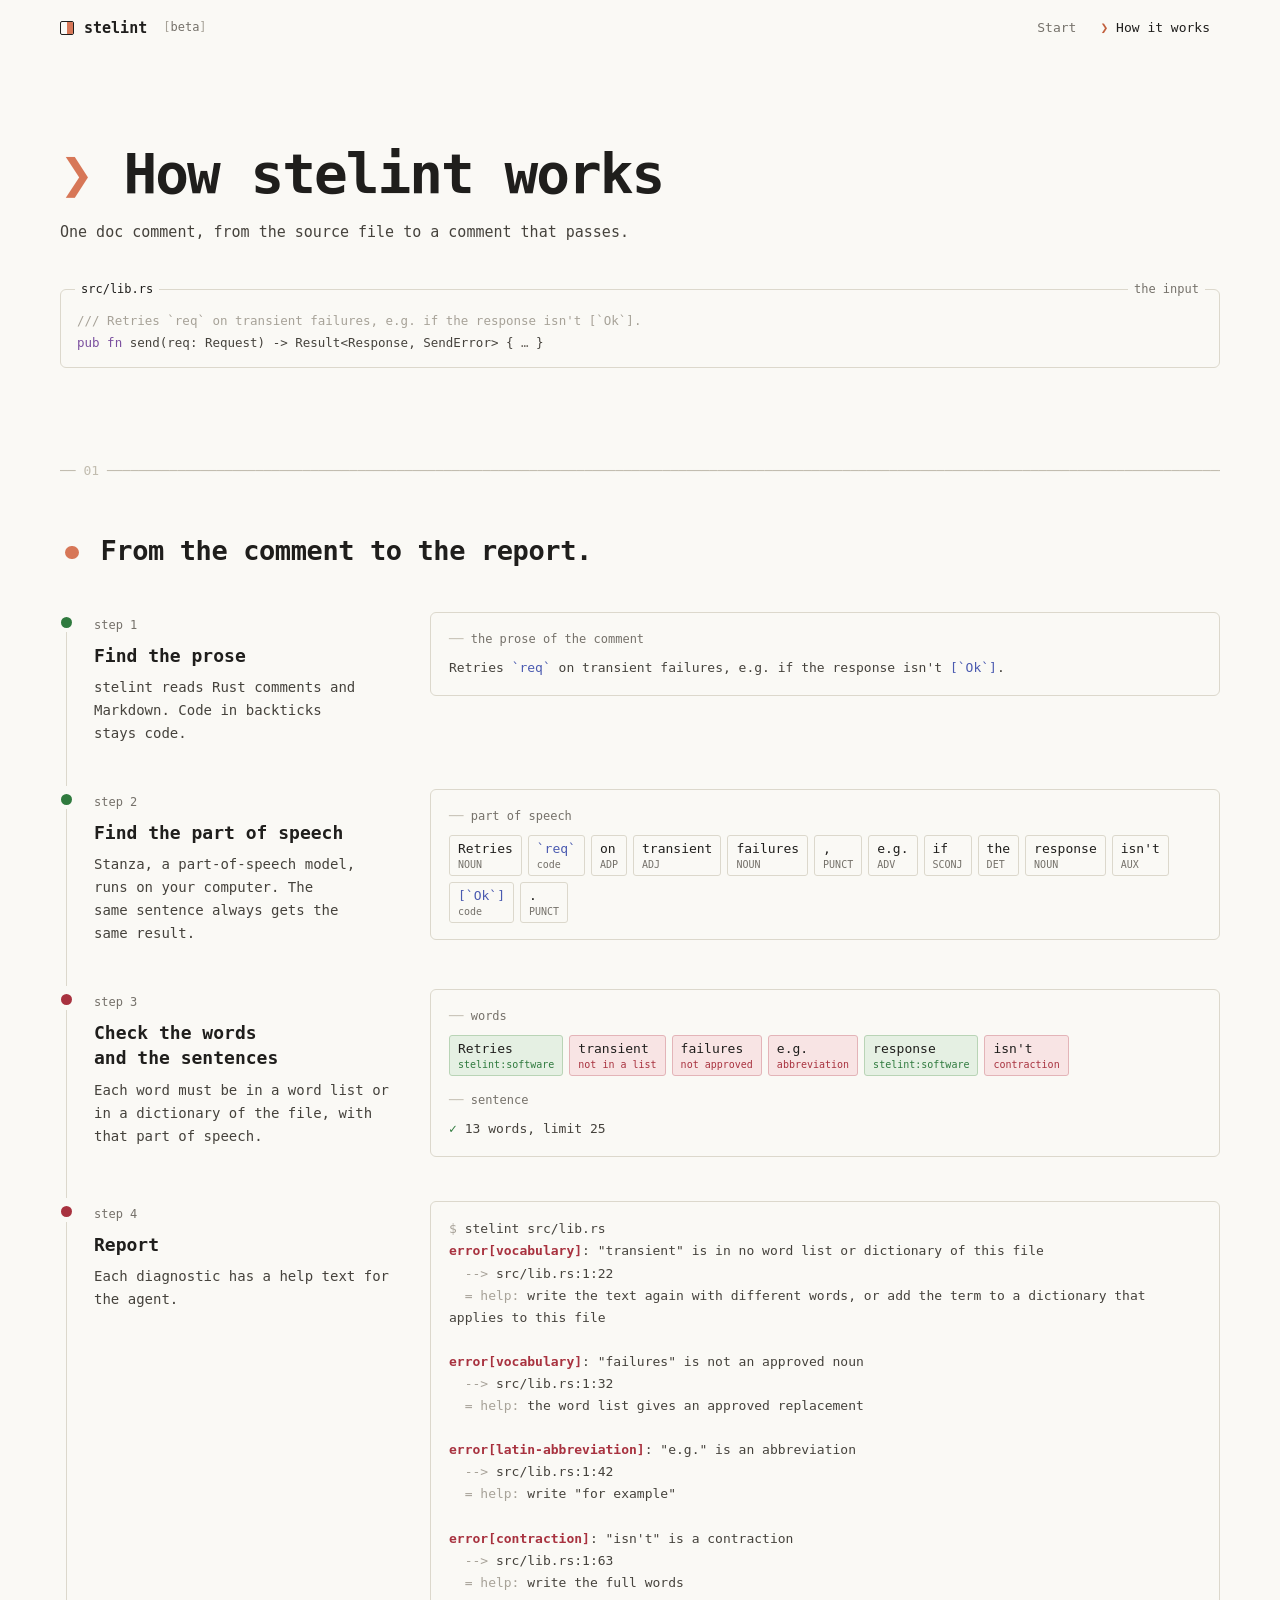
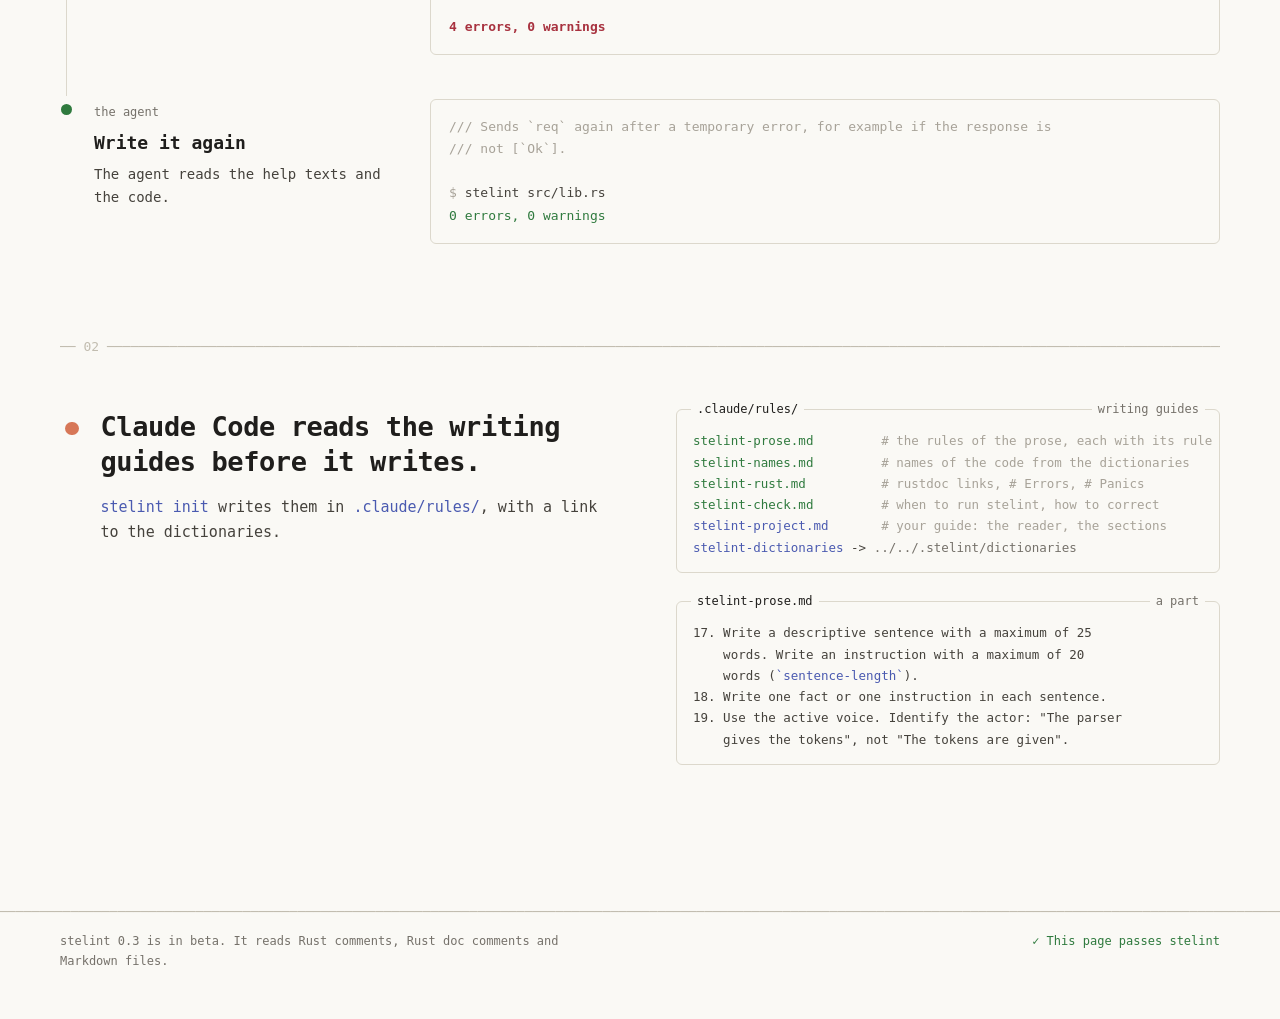
==== commit e5cb46ad: "feat: add the website of stelint Two pages for GitHub Pages. The start page shows four agent texts b" ====
--- a/how.html
+++ b/how.html
@@ -5,7 +5,7 @@
     <meta name="viewport" content="width=device-width, initial-scale=1" />
     <title>How stelint works</title>
     <meta name="description" content="One Rust doc comment goes through stelint, from the source file to the diagnostics and the corrected comment." />
-    <meta name="theme-color" content="#050506" />
+    <meta name="theme-color" content="#faf9f5" />
     <link rel="icon" href="assets/favicon.svg" type="image/svg+xml" />
     <link rel="stylesheet" href="assets/style.css" />
   </head>
@@ -26,9 +26,9 @@
         <div class="wrap">
           <h1 class="rv">How stelint works</h1>
           <p class="lede rv">
-            stelint is a compiler for prose. This page follows one comment through the check.
+            One doc comment, from the source file to a comment that passes.
           </p>
-          <div class="file rv" style="margin-top: 40px">
+          <div class="file rv">
             <div class="file-head"><span><code>src/lib.rs</code></span><span>the input</span></div>
             <pre data-nolint><span class="c">/// Retries `req` on transient failures, e.g. if the response isn't [`Ok`].</span>
 <span class="k">pub fn</span> send(req: Request) -> Result&lt;Response, SendError&gt; { <span class="d">…</span> }</pre>
@@ -36,16 +36,16 @@
         </div>
       </section>
 
-      <section style="padding-top: 72px">
+      <section data-n="01">
         <div class="wrap">
-          <h2 class="rv wide">How stelint finds four errors in one comment.</h2>
+          <h2 class="rv wide">From the comment to the report.</h2>
 
           <div class="pipeline">
             <div class="pstep done rv">
               <div class="side">
                 <span class="no">step 1</span>
                 <h3>Find the prose</h3>
-                <p>stelint reads the comments of a Rust file and the text of a Markdown file. Code in backticks stays code. The rules do not read it.</p>
+                <p>stelint reads Rust comments and Markdown. Code in backticks stays code.</p>
               </div>
               <div class="viz" data-nolint>
                 <span class="lbl">the prose of the comment</span>
@@ -57,7 +57,7 @@
               <div class="side">
                 <span class="no">step 2</span>
                 <h3>Find the part of speech</h3>
-                <p>A part-of-speech model on your computer gives each word its part of speech. The same sentence always gets the same result.</p>
+                <p>Stanza, a part-of-speech model, runs on your computer. The same sentence always gets the same result.</p>
               </div>
               <div class="viz" data-nolint>
                 <span class="lbl">part of speech</span>
@@ -71,7 +71,7 @@
               <div class="side">
                 <span class="no">step 3</span>
                 <h3>Check the words and the sentences</h3>
-                <p>Each word must be in a word list or in the project dictionary, with that part of speech. The rules also check the length of each sentence.</p>
+                <p>Each word must be in a word list or in a dictionary of the file, with that part of speech.</p>
               </div>
               <div class="viz" data-nolint>
                 <span class="lbl">words</span>
@@ -87,25 +87,11 @@
               <div class="side">
                 <span class="no">step 4</span>
                 <h3>Report</h3>
-                <p>Each diagnostic gives the line, the column and a help text. The agent reads the help text.</p>
+                <p>Each diagnostic has a help text for the agent.</p>
               </div>
-              <div class="viz" data-nolint>
-<div class="row"><span class="err">error[vocabulary]</span>: "transient" is in no word list, dictionary or crate term
-<span class="faint">  --></span> src/lib.rs:1:22
-<span class="faint">  = help:</span> write the text again with different words, or add the word to `.stelint/DICTIONARY.md`
-
-<span class="err">error[vocabulary]</span>: "failures" is not an approved noun
-<span class="faint">  --></span> src/lib.rs:1:32
-
-<span class="err">error[latin-abbreviation]</span>: "e.g." is an abbreviation
-<span class="faint">  --></span> src/lib.rs:1:42
-<span class="faint">  = help:</span> write "for example"
-
-<span class="err">error[contraction]</span>: "isn't" is a contraction
-<span class="faint">  --></span> src/lib.rs:1:63
-<span class="faint">  = help:</span> write the full words
-
-<span class="err">4 errors</span>, 0 warnings</div>
+              <div class="viz report" data-nolint>
+                <div class="row"><span class="faint">$</span> stelint src/lib.rs</div>
+                <div class="row" id="how-report"></div>
               </div>
             </div>
 
@@ -113,47 +99,42 @@
               <div class="side">
                 <span class="no">the agent</span>
                 <h3>Write it again</h3>
-                <p>The agent reads the help texts and the code. It writes the comment again with approved words.</p>
+                <p>The agent reads the help texts and the code.</p>
               </div>
-              <div class="viz" data-nolint>
-                <div class="row"><span class="faint">/// Sends `req` again if the response is not [`Ok`].</span></div>
-                <div class="row"> </div>
-                <div class="row"><span class="faint">$</span> stelint src/lib.rs</div>
-                <div class="row"><span class="ok">0 errors</span>, 0 warnings</div>
+              <div class="viz report" data-nolint>
+                <div class="row" id="how-after"></div>
               </div>
             </div>
           </div>
         </div>
       </section>
 
-      <section>
+      <section data-n="02">
         <div class="wrap split">
           <div>
-            <h2 class="rv">The rules go to the agent before it writes.</h2>
+            <h2 class="rv">Claude Code reads the writing guides before it writes.</h2>
             <p class="lede rv">
-              <code>stelint init</code> writes the writing guides of Claude Code in <code>.claude/rules/</code>. The agent
-              reads them before it writes a comment. It also reads the project dictionary, because
-              <code>stelint-project.md</code> imports it.
-            </p>
-            <p class="rv">
-              A project with many violations can start with a baseline. Then the check fails only on new violations.
+              <code>stelint init</code> writes them in <code>.claude/rules/</code>, with a link to the dictionaries.
             </p>
           </div>
           <div class="rv">
             <div class="file">
               <div class="file-head"><span><code>.claude/rules/</code></span><span>writing guides</span></div>
-              <pre data-nolint><span class="s">stelint-prose.md</span>    <span class="c"># the rules of the prose, each with its rule id</span>
-<span class="s">stelint-names.md</span>    <span class="c"># names of the code from the dictionary</span>
-<span class="s">stelint-check.md</span>    <span class="c"># when to run stelint, how to correct</span>
-<span class="cy">stelint-project.md</span>  <span class="c"># your rules: the reader, the sections</span></pre>
+              <pre data-nolint><span class="s">stelint-prose.md</span>         <span class="c"># the rules of the prose, each with its rule id</span>
+<span class="s">stelint-names.md</span>         <span class="c"># names of the code from the dictionaries</span>
+<span class="s">stelint-rust.md</span>          <span class="c"># rustdoc links, # Errors, # Panics</span>
+<span class="s">stelint-check.md</span>         <span class="c"># when to run stelint, how to correct</span>
+<span class="cy">stelint-project.md</span>       <span class="c"># your guide: the reader, the sections</span>
+<span class="cy">stelint-dictionaries</span> -> <span class="d">../../.stelint/dictionaries</span></pre>
             </div>
             <div class="file">
               <div class="file-head"><span><code>stelint-prose.md</code></span><span>a part</span></div>
-              <pre data-nolint>14. Write a descriptive sentence with a maximum of 25
+              <pre data-nolint>17. Write a descriptive sentence with a maximum of 25
     words. Write an instruction with a maximum of 20
     words (<span class="cy">`sentence-length`</span>).
-15. Write one fact or one instruction in each sentence.
-16. Use the active voice. Identify the actor.</pre>
+18. Write one fact or one instruction in each sentence.
+19. Use the active voice. Identify the actor: "The parser
+    gives the tokens", not "The tokens are given".</pre>
             </div>
           </div>
         </div>
@@ -163,7 +144,7 @@
     <footer>
       <div class="wrap">
         <div>
-          <p>stelint 0.2 is in beta. It reads Rust comments, Rust doc comments and Markdown files.</p>
+          <p>stelint 0.3 is in beta. It reads Rust comments, Rust doc comments and Markdown files.</p>
         </div>
         <span class="pass" title="The prose of each page passes stelint">✓ This page passes stelint</span>
       </div>
--- a/assets/style.css
+++ b/assets/style.css
@@ -1,28 +1,37 @@
-/* stelint site. One file, no build step. Dark only. */
+@charset "utf-8";
+/* stelint site. One file, no build step.
+   A light terminal: one monospace face, box-drawing rules, boxes with the
+   title in the top border, and a small set of quiet colors. */
 
 :root {
-  --bg: #050506;
-  --bg-2: #08090b;
-  --panel: #0c0d10;
-  --panel-2: #101216;
-  --line: #1a1c21;
-  --line-2: #24272e;
-  --ink: #ecebe8;
-  --ink-2: #b9bcc2;
-  --dim: #7d828c;
-  --faint: #4a4e57;
-  --err: #ff5a45;
-  --err-soft: rgba(255, 90, 69, 0.14);
-  --ok: #d7ff3c;
-  --ok-soft: rgba(215, 255, 60, 0.12);
-  --cyan: #8fd8ff;
-  --violet: #c5a6ff;
-  --mono: ui-monospace, "SF Mono", "JetBrains Mono", "Cascadia Code", Menlo, Consolas, "Liberation Mono", monospace;
-  --sans: ui-sans-serif, system-ui, -apple-system, "Segoe UI", "Helvetica Neue", Arial, sans-serif;
-  --max: 1340px;
-  --pad: clamp(20px, 4vw, 40px);
+  --bg: #faf9f5;
+  --bg-2: #f3f1ea;
+  --bg-3: #ebe8de;
+  --line: #dcd8cc;
+  --rule: #c2bdb0;
+  --ink: #1f1e1c;
+  --ink-2: #45423c;
+  --dim: #75716a;
+  --faint: #a7a298;
+  --accent: #c15f3c;
+  --accent-2: #d77757;
+  --accent-bg: #f6e7df;
+  --ok: #2f7a3e;
+  --ok-bg: #e5f0e3;
+  --err: #a8323f;
+  --err-bg: #f8e4e4;
+  --blue: #4a5ab0;
+  --violet: #7a4f9e;
+  --amber: #8f6a22;
+  --mono: "JetBrains Mono", "SF Mono", SFMono-Regular, Menlo, "Cascadia Mono", "Cascadia Code", Consolas,
+    "DejaVu Sans Mono", "Liberation Mono", ui-monospace, monospace;
+  --max: 1240px;
+  --pad: clamp(18px, 4vw, 40px);
+  --radius: 6px;
   --pos: 50%;
-  color-scheme: dark;
+  /* a row of box-drawing characters, cut to the width of its box */
+  --rule-chars: "────────────────────────────────────────────────────────────────────────────────────────────────────────────────────────────────────────────────────────────────────────────────────────────────────────────────────────────────────────────────────────────────────────────────────────────────────────────────";
+  color-scheme: light;
 }
 
 *,
@@ -41,9 +50,9 @@
   margin: 0;
   background: var(--bg);
   color: var(--ink);
-  font: 16px/1.6 var(--sans);
+  font: 15px/1.65 var(--mono);
+  font-variant-ligatures: none;
   overflow-x: hidden;
-  -webkit-font-smoothing: antialiased;
 }
 
 img,
@@ -56,21 +65,27 @@
 }
 
 ::selection {
-  background: var(--ok);
-  color: #000;
+  background: var(--accent-bg);
+  color: var(--ink);
 }
 
 code,
 pre,
 kbd {
   font-family: var(--mono);
-  font-size: 0.92em;
+  font-size: 1em;
+}
+
+p code,
+li code,
+.lede code {
+  color: var(--blue);
 }
 
 :focus-visible {
-  outline: 2px solid var(--ok);
-  outline-offset: 3px;
-  border-radius: 4px;
+  outline: 2px solid var(--accent);
+  outline-offset: 2px;
+  border-radius: 2px;
 }
 
 .wrap {
@@ -80,46 +95,112 @@
   padding: 0 var(--pad);
 }
 
+/* ---------- shared pieces ---------- */
+
+/* the dot of a message, drawn so that no emoji font takes it */
+.bul {
+  display: inline-block;
+  width: 0.62em;
+  height: 0.62em;
+  border-radius: 50%;
+  background: currentColor;
+  vertical-align: 0.06em;
+}
+
+/* a box with its title in the top border */
+.box,
+.file,
+.part,
+.step,
+.viz,
+.welcome,
+.loop {
+  position: relative;
+  border: 1px solid var(--line);
+  border-radius: var(--radius);
+  min-width: 0;
+}
+
+.box-head,
+.file-head {
+  display: flex;
+  justify-content: space-between;
+  align-items: center;
+  gap: 12px;
+  margin: -0.78em 14px 0;
+  font-size: 12px;
+  line-height: 1.5;
+  color: var(--dim);
+  white-space: nowrap;
+  min-width: 0;
+}
+
+.box-head > span,
+.file-head > span {
+  background: var(--bg);
+  padding: 0 6px;
+  overflow: hidden;
+  text-overflow: ellipsis;
+}
+
+.box-head code,
+.file-head code {
+  color: var(--ink);
+}
+
+.muted {
+  color: var(--dim);
+}
+
 /* ---------- top bar ---------- */
 
 .top {
   position: sticky;
   top: 0;
   z-index: 50;
-  background: rgba(5, 5, 6, 0.72);
-  backdrop-filter: blur(14px) saturate(140%);
-  -webkit-backdrop-filter: blur(14px) saturate(140%);
-  border-bottom: 1px solid transparent;
-  transition: border-color 0.3s;
-}
-
-.top.scrolled {
-  border-bottom-color: var(--line);
+  background: var(--bg);
+}
+
+.top::after {
+  content: var(--rule-chars);
+  display: block;
+  white-space: nowrap;
+  overflow: hidden;
+  color: var(--line);
+  line-height: 0.4;
+  height: 0.5em;
+  font-size: 15px;
+  opacity: 0;
+  transition: opacity 0.2s;
+}
+
+.top.scrolled::after {
+  opacity: 1;
 }
 
 .top .wrap {
   display: flex;
   align-items: center;
-  gap: 24px;
-  height: 60px;
+  gap: 16px;
+  height: 56px;
 }
 
 .brand {
   display: inline-flex;
   align-items: center;
   gap: 10px;
-  font: 600 15px/1 var(--mono);
-  letter-spacing: -0.02em;
+  font-weight: 700;
+  font-size: 15px;
   text-decoration: none;
   padding: 12px 0;
 }
 
 .brand-mark {
-  width: 18px;
-  height: 18px;
+  width: 14px;
+  height: 14px;
   display: inline-block;
   border: 1.5px solid var(--ink);
-  border-radius: 4px;
+  border-radius: 2px;
   position: relative;
   overflow: hidden;
 }
@@ -128,17 +209,22 @@
   content: "";
   position: absolute;
   inset: 0 0 0 50%;
-  background: var(--ok);
+  background: var(--accent-2);
 }
 
 .chip {
-  font: 500 11px/1 var(--mono);
-  letter-spacing: 0.04em;
-  text-transform: uppercase;
-  color: var(--dim);
-  border: 1px solid var(--line-2);
-  padding: 5px 7px 4px;
-  border-radius: 999px;
+  font-size: 12px;
+  color: var(--dim);
+}
+
+.chip::before {
+  content: "[";
+  color: var(--faint);
+}
+
+.chip::after {
+  content: "]";
+  color: var(--faint);
 }
 
 .nav {
@@ -149,293 +235,359 @@
 }
 
 .nav a {
-  font: 500 13px/1 var(--mono);
+  font-size: 13px;
   color: var(--dim);
   text-decoration: none;
-  padding: 14px 12px;
-  border-radius: 8px;
-  transition: color 0.2s;
-}
-
-.nav a:hover,
+  padding: 14px 10px;
+  white-space: nowrap;
+}
+
+.nav a::before {
+  content: "\00a0\00a0";
+}
+
+.nav a:hover {
+  color: var(--ink);
+}
+
 .nav a[aria-current="page"] {
   color: var(--ink);
 }
 
 .nav a[aria-current="page"]::before {
-  content: "› ";
-  color: var(--ok);
+  content: "❯\00a0";
+  color: var(--accent);
 }
 
 @media (max-width: 640px) {
   .top .wrap {
     gap: 10px;
   }
-  .top .chip {
-    display: none;
-  }
-  .nav a {
-    padding: 14px 8px;
-    font-size: 12px;
-  }
-  .nav .gh,
+  .top .chip,
   .nav a[href="./"] {
     display: none;
   }
   .nav a {
-    white-space: nowrap;
-  }
-  .pane-head .wc {
-    display: none;
+    padding: 14px 6px;
+    font-size: 12px;
   }
 }
 
 /* ---------- type ---------- */
-
-.eyebrow {
-  font: 500 12px/1 var(--mono);
-  letter-spacing: 0.08em;
-  text-transform: uppercase;
-  color: var(--dim);
-  display: flex;
-  align-items: center;
-  gap: 12px;
-  margin: 0 0 22px;
-}
-
-.eyebrow .n {
-  color: var(--ok);
-}
-
-.eyebrow::after {
-  content: "";
-  flex: 0 0 48px;
-  height: 1px;
-  background: var(--line-2);
-}
 
 h1,
 h2,
 h3 {
-  font-family: var(--sans);
-  font-weight: 650;
-  letter-spacing: -0.035em;
-  line-height: 1.04;
+  font-family: var(--mono);
+  font-weight: 700;
   margin: 0;
   text-wrap: balance;
 }
 
+h1 {
+  font-size: clamp(30px, 5.6vw, 64px);
+  line-height: 1.08;
+  letter-spacing: -0.035em;
+}
+
 h2 {
-  font-size: clamp(30px, 4.6vw, 52px);
-  max-width: 18ch;
+  position: relative;
+  font-size: clamp(20px, 2.4vw, 27px);
+  line-height: 1.3;
+  letter-spacing: -0.015em;
+  max-width: 40ch;
+  padding-left: 1.5em;
+}
+
+/* the dot of a reply in a session */
+h2::before {
+  content: "";
+  position: absolute;
+  left: 0.2em;
+  top: 0.48em;
+  width: 0.5em;
+  height: 0.5em;
+  border-radius: 50%;
+  background: var(--accent-2);
 }
 
 h2.wide {
-  max-width: 26ch;
-}
-
-h2 .line {
-  display: block;
+  max-width: 52ch;
 }
 
 h3 {
-  font-size: 19px;
-  letter-spacing: -0.015em;
-  line-height: 1.25;
+  font-size: 16px;
+  line-height: 1.4;
+}
+
+p {
+  text-wrap: pretty;
 }
 
 .lede {
   color: var(--ink-2);
-  font-size: clamp(17px, 1.6vw, 19px);
-  max-width: 60ch;
-  margin: 22px 0 0;
-  text-wrap: pretty;
-}
-
-p {
-  text-wrap: pretty;
-}
-
-.muted {
-  color: var(--dim);
+  font-size: 15px;
+  max-width: 68ch;
+  margin: 16px 0 0;
+}
+
+/* the text under a heading starts under the words of the heading */
+section > .wrap > .lede,
+section > .wrap > p,
+.std > div > .lede,
+.split > div > .lede,
+.split > div > p {
+  padding-left: calc(1.5 * clamp(20px, 2.4vw, 27px));
+}
+
+.split > div > p:not(.lede) {
+  color: var(--ink-2);
 }
 
 section {
   position: relative;
-  padding: clamp(80px, 12vw, 150px) 0 0;
+  padding: clamp(56px, 8vw, 96px) 0 0;
+}
+
+/* a rule of box-drawing characters above each section, with its number */
+section[data-n]::before {
+  content: "── " attr(data-n) " " var(--rule-chars);
+  display: block;
+  width: calc(100% - 2 * var(--pad));
+  max-width: calc(var(--max) - 2 * var(--pad));
+  margin: 0 auto clamp(36px, 5vw, 56px);
+  white-space: nowrap;
+  overflow: hidden;
+  color: var(--rule);
+  font-size: 13px;
+  line-height: 1;
 }
 
 /* ---------- hero ---------- */
 
 .hero {
-  padding-top: clamp(60px, 10vw, 120px);
-  text-align: left;
-}
-
-.hero h1 {
-  font-size: clamp(48px, 10.5vw, 132px);
-  letter-spacing: -0.055em;
-  line-height: 0.92;
-  font-weight: 700;
-  max-width: none;
+  padding-top: clamp(36px, 6vw, 72px);
+}
+
+.welcome {
+  border-color: var(--accent-2);
+  padding: clamp(26px, 4vw, 44px) clamp(18px, 3.4vw, 40px) clamp(22px, 3vw, 34px);
+}
+
+.welcome .eyebrow {
+  position: absolute;
+  top: -0.8em;
+  left: 18px;
+  margin: 0;
+  padding: 0 8px;
+  background: var(--bg);
+  font-size: 13px;
+  line-height: 1.5;
+  color: var(--dim);
+  white-space: nowrap;
+}
+
+.welcome .eyebrow .n {
+  color: var(--accent);
+  font-weight: 700;
+}
+
+.welcome .eyebrow .n::before {
+  content: "✻ ";
+}
+
+.welcome .eyebrow .n::after {
+  content: " ·";
+  color: var(--faint);
+  font-weight: 400;
 }
 
 .hero h1 .ok {
-  color: var(--ok);
-}
-
-.mirror-title {
-  position: relative;
-}
-
-.mirror-title .reflect {
-  display: block;
-  position: relative;
-  transform: scaleY(-1);
-  opacity: 0.22;
-  -webkit-mask-image: linear-gradient(to bottom, transparent 10%, #000 100%);
-  mask-image: linear-gradient(to bottom, transparent 10%, #000 100%);
-  margin-top: 0.02em;
-  height: 0.6em;
-  overflow: hidden;
-  pointer-events: none;
-  user-select: none;
-  filter: blur(1px);
-}
-
-.mirror-title .reflect > span {
-  position: absolute;
-  left: 0;
-  right: 0;
-  bottom: 0;
-}
-
-.horizon {
-  height: 1px;
-  background: linear-gradient(90deg, transparent, var(--line-2) 15%, var(--faint) 50%, var(--line-2) 85%, transparent);
-  position: relative;
-}
-
-.horizon::after {
-  content: "";
-  position: absolute;
-  left: 50%;
-  top: -40px;
-  width: min(700px, 80%);
-  height: 80px;
-  transform: translateX(-50%);
-  background: radial-gradient(closest-side, rgba(215, 255, 60, 0.07), transparent);
-  pointer-events: none;
+  color: var(--accent);
 }
 
 .hero-sub {
   display: grid;
-  grid-template-columns: minmax(0, 1.25fr) minmax(0, 1fr);
-  gap: clamp(28px, 5vw, 72px);
-  align-items: start;
-  margin-top: 40px;
+  grid-template-columns: minmax(0, 1fr) minmax(0, 1.1fr);
+  margin-top: clamp(22px, 3vw, 34px);
+  border-top: 1px solid var(--accent-bg);
+}
+
+.hero-sub > div:first-child {
+  padding: 22px clamp(18px, 3vw, 34px) 4px 0;
 }
 
 .hero-sub .lede {
   margin: 0;
+  font-size: 15px;
 }
 
 @media (max-width: 860px) {
   .hero-sub {
     grid-template-columns: minmax(0, 1fr);
   }
+  .hero-sub > div:first-child {
+    padding-right: 0;
+  }
 }
 
 .actions {
   display: flex;
   flex-wrap: wrap;
-  gap: 12px;
-  margin-top: 30px;
+  gap: 10px;
+  margin-top: 24px;
 }
 
 .btn {
   display: inline-flex;
   align-items: center;
-  gap: 10px;
-  min-height: 46px;
-  padding: 0 18px;
-  border-radius: 10px;
+  gap: 8px;
+  min-height: 42px;
+  padding: 0 16px;
+  border-radius: 4px;
   font: 600 14px/1 var(--mono);
   text-decoration: none;
-  border: 1px solid var(--line-2);
-  background: var(--panel);
+  border: 1px solid var(--rule);
+  background: transparent;
   color: var(--ink);
   cursor: pointer;
-  transition: border-color 0.2s, background 0.2s, transform 0.2s;
+  transition: border-color 0.15s, background 0.15s, color 0.15s;
 }
 
 .btn:hover {
-  border-color: var(--faint);
+  border-color: var(--ink);
 }
 
 .btn.primary {
-  background: var(--ok);
-  color: #050506;
-  border-color: var(--ok);
+  background: var(--ink);
+  color: var(--bg);
+  border-color: var(--ink);
+}
+
+.btn.primary::before {
+  content: "❯";
+  color: var(--accent-2);
 }
 
 .btn.primary:hover {
-  background: #e6ff7a;
-}
-
-/* the terminal card in the hero */
+  background: #000;
+}
+
+/* a session of an agent in the hero */
 
 .term {
-  background: var(--panel);
-  border: 1px solid var(--line);
-  border-radius: 14px;
-  font: 13px/1.7 var(--mono);
-  padding: 16px 18px;
+  border-left: 1px solid var(--accent-bg);
+  font-size: 13px;
+  line-height: 1.6;
+  padding: 22px 0 4px clamp(18px, 3vw, 34px);
   min-width: 0;
-  box-shadow: 0 30px 80px -40px rgba(0, 0, 0, 0.9);
-}
-
-.term .bar {
-  display: flex;
-  gap: 6px;
-  margin-bottom: 12px;
-}
-
-.term .bar i {
-  width: 9px;
-  height: 9px;
-  border-radius: 50%;
-  background: var(--line-2);
+  min-height: 330px;
+}
+
+@media (max-width: 860px) {
+  .term {
+    border-left: 0;
+    border-top: 1px solid var(--accent-bg);
+    padding-left: 0;
+    min-height: 0;
+  }
 }
 
 .term .ln {
   white-space: pre-wrap;
   word-break: break-word;
-  min-height: 1.7em;
-}
-
-.term .ps {
-  color: var(--faint);
-}
-
+  min-height: 1.6em;
+  position: relative;
+}
+
+.term .tool {
+  padding-left: 2ch;
+  margin-top: 10px;
+}
+
+.term .tool:first-child {
+  margin-top: 0;
+}
+
+.term .tool .bul {
+  position: absolute;
+  left: 0;
+  top: 0.48em;
+}
+
+.term .tool b {
+  font-weight: 700;
+}
+
+.term .out {
+  padding-left: 5ch;
+  color: var(--ink-2);
+}
+
+/* the elbow under a call: drawn, because few fonts have it */
+.term .out.first::before {
+  content: "";
+  position: absolute;
+  left: 2ch;
+  top: 0.05em;
+  width: 1.2ch;
+  height: 0.75em;
+  border-left: 1px solid var(--faint);
+  border-bottom: 1px solid var(--faint);
+}
+
+.term .bul.ok,
+.term .o {
+  color: var(--ok);
+}
+
+.term .bul.err,
 .term .e {
   color: var(--err);
 }
 
-.term .o {
-  color: var(--ok);
-}
-
 .term .d {
   color: var(--dim);
+}
+
+.term .sp {
+  color: var(--accent-2);
+}
+
+.term .spin {
+  margin-top: 10px;
+  color: var(--accent);
+}
+
+.term .spin .d {
+  color: var(--faint);
+}
+
+/* the input box under the session */
+.term .prompt {
+  margin-top: 16px;
+  border-top: 1px solid var(--rule);
+  border-bottom: 1px solid var(--rule);
+  padding: 4px 0;
+}
+
+.term .prompt .ps {
+  color: var(--dim);
+}
+
+.term .hint {
+  font-size: 12px;
+  color: var(--faint);
+  padding: 2px 0 0 2ch;
 }
 
 .caret {
   display: inline-block;
-  width: 0.55em;
-  height: 1.1em;
-  vertical-align: -0.2em;
+  width: 0.6em;
+  height: 1.15em;
+  vertical-align: -0.22em;
   background: var(--ink);
+  opacity: 0.75;
   animation: blink 1.05s steps(1) infinite;
 }
 
@@ -452,13 +604,12 @@
   grid-template-columns: repeat(4, minmax(0, 1fr));
   border-top: 1px solid var(--line);
   border-bottom: 1px solid var(--line);
-  margin-top: clamp(56px, 8vw, 96px);
+  margin-top: clamp(40px, 6vw, 64px);
 }
 
 .strip > div {
-  padding: 22px 0 20px;
+  padding: 18px 0 16px 20px;
   border-right: 1px solid var(--line);
-  padding-left: 22px;
 }
 
 .strip > div:first-child {
@@ -470,16 +621,18 @@
 }
 
 .strip .v {
-  font: 600 clamp(26px, 3.4vw, 40px)/1 var(--mono);
-  letter-spacing: -0.04em;
+  font-size: clamp(24px, 3vw, 34px);
+  font-weight: 700;
+  line-height: 1.1;
+  letter-spacing: -0.03em;
   display: block;
 }
 
 .strip .k {
-  font: 500 12px/1.4 var(--mono);
+  font-size: 12px;
   color: var(--dim);
   display: block;
-  margin-top: 10px;
+  margin-top: 6px;
 }
 
 .strip .v .arrow {
@@ -495,6 +648,10 @@
   color: var(--err);
 }
 
+.strip.two {
+  grid-template-columns: repeat(2, minmax(0, 1fr));
+}
+
 @media (max-width: 760px) {
   .strip {
     grid-template-columns: repeat(2, minmax(0, 1fr));
@@ -502,106 +659,27 @@
   .strip > div:nth-child(2) {
     border-right: 0;
   }
-  .strip > div:nth-child(3) {
-    padding-left: 0;
-    border-top: 1px solid var(--line);
-  }
-  .strip > div:nth-child(4) {
-    border-top: 1px solid var(--line);
-  }
-}
-
-/* ---------- pain cards ---------- */
-
-.pains {
-  display: grid;
-  grid-template-columns: repeat(2, minmax(0, 1fr));
-  gap: 1px;
-  background: var(--line);
-  border: 1px solid var(--line);
-  border-radius: 18px;
-  overflow: hidden;
-  margin-top: 56px;
-}
-
-.pain {
-  background: var(--bg);
-  padding: clamp(24px, 3vw, 36px);
+}
+
+/* ---------- the compare editor ---------- */
+
+.stage {
+  margin-top: 36px;
   position: relative;
-  min-width: 0;
-}
-
-.pain .tag {
-  font: 500 11px/1 var(--mono);
-  color: var(--err);
-  letter-spacing: 0.06em;
-  text-transform: uppercase;
-}
-
-.pain h3 {
-  margin: 14px 0 10px;
-}
-
-.pain p {
-  color: var(--ink-2);
-  margin: 0;
-  font-size: 15px;
-}
-
-.quote {
-  margin: 20px 0 0;
-  padding: 14px 16px;
-  border-left: 2px solid var(--err);
-  background: linear-gradient(90deg, var(--err-soft), transparent 80%);
-  font: 13px/1.65 var(--mono);
-  color: var(--ink-2);
-  border-radius: 0 8px 8px 0;
-}
-
-.quote s {
-  text-decoration: none;
-  color: var(--err);
-}
-
-.names {
+}
+
+.under-tabs {
   display: flex;
+  align-items: flex-end;
+  gap: 16px;
   flex-wrap: wrap;
-  gap: 6px;
-  margin-top: 18px;
-}
-
-.names span {
-  font: 12px/1 var(--mono);
-  padding: 7px 9px;
-  border-radius: 6px;
-  border: 1px dashed rgba(255, 90, 69, 0.45);
-  color: var(--ink-2);
-}
-
-.names span.one {
-  border: 1px solid var(--ok);
-  color: var(--ok);
-}
-
-@media (max-width: 760px) {
-  .pains {
-    grid-template-columns: minmax(0, 1fr);
-  }
-}
-
-/* ---------- the compare editor ---------- */
-
-.stage {
-  margin-top: 48px;
-  position: relative;
 }
 
 .tabs {
   display: flex;
-  gap: 2px;
+  gap: 0;
   overflow-x: auto;
   scrollbar-width: none;
-  border-bottom: 1px solid var(--line);
   -webkit-overflow-scrolling: touch;
 }
 
@@ -615,68 +693,103 @@
   border: 0;
   background: none;
   color: var(--dim);
-  font: 500 13px/1 var(--mono);
-  padding: 15px 16px 14px;
-  min-height: 46px;
+  font: 13px/1 var(--mono);
+  padding: 14px 14px 12px;
+  min-height: 44px;
   cursor: pointer;
-  border-bottom: 2px solid transparent;
-  margin-bottom: -1px;
   display: inline-flex;
   align-items: center;
   gap: 8px;
-  transition: color 0.2s;
+  border-bottom: 2px solid transparent;
+}
+
+.tab:first-child {
+  padding-left: 2px;
 }
 
 .tab:hover {
-  color: var(--ink-2);
+  color: var(--ink);
 }
 
 .tab[aria-selected="true"] {
   color: var(--ink);
-  border-bottom-color: var(--ok);
+  font-weight: 700;
+  border-bottom-color: var(--accent-2);
 }
 
 .tab .dot {
   width: 7px;
   height: 7px;
-  border-radius: 2px;
-  background: var(--cyan);
+  border-radius: 50%;
+  background: var(--amber);
 }
 
 .tab .dot.md {
-  background: var(--violet);
+  background: var(--blue);
+}
+
+.toggle {
+  display: inline-flex;
+  gap: 4px;
+  margin-left: auto;
+  padding-bottom: 4px;
+}
+
+.toggle button {
+  appearance: none;
+  border: 1px solid transparent;
+  background: none;
+  color: var(--dim);
+  font: 12px/1 var(--mono);
+  padding: 0 10px;
+  min-height: 32px;
+  border-radius: 4px;
+  cursor: pointer;
+}
+
+.toggle button:hover {
+  color: var(--ink);
+  border-color: var(--line);
+}
+
+.toggle button.on {
+  background: var(--ink);
+  border-color: var(--ink);
+  color: var(--bg);
 }
 
 .pain-line {
-  font: 13px/1.5 var(--mono);
-  color: var(--dim);
-  margin: 16px 0 0;
+  font-size: 13px;
+  line-height: 1.5;
+  color: var(--dim);
+  margin: 14px 0 0;
   min-height: 1.5em;
+}
+
+.pain-line::before {
+  content: "※ ";
+  color: var(--accent-2);
 }
 
 .pain-line b {
   color: var(--ink);
-  font-weight: 500;
 }
 
 .compare-wrap {
   position: relative;
-  margin-top: 16px;
+  margin-top: 14px;
 }
 
 .compare {
   position: relative;
   display: grid;
-  border: 1px solid var(--line-2);
-  border-radius: 16px;
+  border: 1px solid var(--rule);
+  border-radius: var(--radius);
   overflow: hidden;
-  background: var(--panel);
+  background: var(--bg);
   touch-action: pan-y;
   user-select: none;
   -webkit-user-select: none;
-  box-shadow:
-    0 0 0 1px rgba(255, 255, 255, 0.02) inset,
-    0 40px 120px -60px rgba(0, 0, 0, 1);
 }
 
 .pane {
@@ -687,19 +800,11 @@
 }
 
 .pane.before {
-  background:
-    radial-gradient(120% 80% at 0% 0%, rgba(255, 90, 69, 0.07), transparent 60%),
-    #07080a;
-}
-
-.pane.before .code {
-  filter: saturate(0.85);
+  background: #fcf6f4;
 }
 
 .pane.after {
-  background:
-    radial-gradient(120% 80% at 100% 0%, rgba(215, 255, 60, 0.06), transparent 60%),
-    var(--panel-2);
+  background: #f6f9f3;
   clip-path: inset(0 0 0 var(--pos));
   -webkit-clip-path: inset(0 0 0 var(--pos));
 }
@@ -708,9 +813,10 @@
   display: flex;
   align-items: center;
   gap: 10px;
-  padding: 14px 18px;
+  padding: 10px 18px;
   border-bottom: 1px solid var(--line);
-  font: 500 12px/1 var(--mono);
+  font-size: 12px;
+  line-height: 1.4;
   color: var(--dim);
   white-space: nowrap;
 }
@@ -720,25 +826,30 @@
 }
 
 .pane-head .count {
-  padding: 5px 8px 4px;
-  border-radius: 6px;
-  font-weight: 600;
+  font-weight: 700;
 }
 
 .pane.before .count {
   color: var(--err);
-  background: var(--err-soft);
+}
+
+.pane.before .count::before {
+  content: "✗ ";
 }
 
 .pane.after .count {
   color: var(--ok);
-  background: var(--ok-soft);
+}
+
+.pane.after .count::before {
+  content: "✓ ";
 }
 
 .code {
   margin: 0;
-  padding: 16px 0 22px;
-  font: 13px/1.75 var(--mono);
+  padding: 14px 0 20px;
+  font-size: 13px;
+  line-height: 1.7;
   counter-reset: ln;
   flex: 1;
   min-width: 0;
@@ -749,7 +860,7 @@
   padding: 0 18px 0 58px;
   position: relative;
   white-space: pre;
-  min-height: 1.75em;
+  min-height: 1.7em;
 }
 
 .code .l::before {
@@ -757,21 +868,18 @@
   content: counter(ln);
   position: absolute;
   left: 0;
-  width: 40px;
+  width: 38px;
   text-align: right;
   color: var(--faint);
-  font-size: 11.5px;
 }
 
 .code .l.has-err::after {
-  content: "";
+  content: "✗";
   position: absolute;
-  left: 46px;
-  top: 0.72em;
-  width: 5px;
-  height: 5px;
-  border-radius: 50%;
-  background: var(--err);
+  left: 44px;
+  top: 0;
+  font-size: 11px;
+  color: var(--err);
 }
 
 @media (max-width: 900px) {
@@ -785,11 +893,10 @@
     padding-right: 12px;
   }
   .code .l::before {
-    width: 30px;
-    font-size: 10.5px;
+    width: 28px;
   }
   .code .l.has-err::after {
-    left: 35px;
+    left: 32px;
   }
 }
 
@@ -798,10 +905,10 @@
   color: var(--faint);
 }
 .s-doc {
-  color: #c9cdd3;
+  color: var(--ink-2);
 }
 .s-code {
-  color: var(--cyan);
+  color: var(--blue);
 }
 .s-h {
   color: var(--ink);
@@ -811,7 +918,7 @@
   color: var(--violet);
 }
 .s-ty {
-  color: #ffd29a;
+  color: var(--amber);
 }
 .s-p {
   color: var(--dim);
@@ -835,7 +942,7 @@
   text-decoration-thickness: 1px;
   text-underline-offset: 4px;
   text-decoration-skip-ink: none;
-  background: rgba(255, 90, 69, 0.08);
+  background: var(--err-bg);
   border-radius: 2px;
   cursor: help;
   outline: none;
@@ -844,7 +951,7 @@
 .x:hover,
 .x:focus,
 .x.hot {
-  background: rgba(255, 90, 69, 0.28);
+  background: #f0c9cb;
 }
 
 /* the handle */
@@ -871,60 +978,33 @@
   bottom: 0;
   left: 50%;
   width: 1px;
-  background: linear-gradient(to bottom, transparent, var(--ok) 12%, var(--ok) 88%, transparent);
-  box-shadow: 0 0 18px 1px rgba(215, 255, 60, 0.45);
+  background: var(--accent-2);
 }
 
 .knob {
   position: absolute;
   top: 50%;
-  width: 40px;
-  height: 40px;
-  margin-top: -20px;
-  border-radius: 50%;
-  background: #050506;
-  border: 1px solid var(--ok);
+  width: 34px;
+  height: 34px;
+  margin-top: -17px;
+  border-radius: 4px;
+  background: var(--bg);
+  border: 1px solid var(--accent-2);
   display: grid;
   place-items: center;
-  box-shadow: 0 0 0 6px rgba(5, 5, 6, 0.6), 0 0 30px rgba(215, 255, 60, 0.35);
-  transition: transform 0.2s;
+  transition: background 0.15s;
 }
 
 .handle:hover .knob,
 .handle:focus-visible .knob,
 .compare.dragging .knob {
-  transform: scale(1.08);
+  background: var(--accent-bg);
 }
 
 .knob svg {
-  width: 18px;
-  height: 18px;
-  stroke: var(--ok);
-}
-
-/* the mirror under the editor */
-
-.mirror {
-  position: relative;
-  height: 120px;
-  overflow: hidden;
-  pointer-events: none;
-  user-select: none;
-  margin-top: 2px;
-  -webkit-mask-image: linear-gradient(to bottom, rgba(0, 0, 0, 0.55), transparent 85%);
-  mask-image: linear-gradient(to bottom, rgba(0, 0, 0, 0.55), transparent 85%);
-}
-
-.mirror > .compare {
-  position: absolute;
-  left: 0;
-  right: 0;
-  bottom: 100%;
-  transform-origin: 50% 100%;
-  transform: scaleY(-1);
-  filter: blur(1.2px) brightness(0.75);
-  opacity: 0.6;
-  box-shadow: none;
+  width: 16px;
+  height: 16px;
+  stroke: var(--accent);
 }
 
 /* below the editor */
@@ -933,53 +1013,36 @@
   display: grid;
   grid-template-columns: minmax(0, 1.2fr) minmax(0, 1fr);
   gap: 20px;
-  margin-top: 8px;
+  margin-top: 30px;
 }
 
 @media (max-width: 860px) {
   .meta {
     grid-template-columns: minmax(0, 1fr);
-  }
-}
-
-.box {
-  border: 1px solid var(--line);
-  border-radius: 14px;
-  background: var(--bg-2);
-  min-width: 0;
+    gap: 30px;
+  }
 }
 
 .box-head {
-  display: flex;
-  justify-content: space-between;
-  align-items: center;
-  gap: 12px;
-  padding: 14px 18px;
-  border-bottom: 1px solid var(--line);
-  font: 500 12px/1.3 var(--mono);
-  color: var(--dim);
-}
-
-.box-head b {
-  color: var(--ink);
-  font-weight: 600;
+  margin-bottom: 6px;
 }
 
 .diags {
   list-style: none;
   margin: 0;
-  padding: 6px 0;
+  padding: 4px 0 8px;
   max-height: 320px;
   overflow: auto;
-  font: 12.5px/1.5 var(--mono);
+  font-size: 12.5px;
+  line-height: 1.5;
   scrollbar-width: thin;
-  scrollbar-color: var(--line-2) transparent;
+  scrollbar-color: var(--rule) transparent;
 }
 
 .diags li {
-  padding: 8px 18px;
+  padding: 6px 16px;
   display: grid;
-  grid-template-columns: 52px minmax(0, 1fr);
+  grid-template-columns: 50px minmax(0, 1fr);
   gap: 10px;
   cursor: default;
   border-left: 2px solid transparent;
@@ -987,7 +1050,7 @@
 
 .diags li:hover,
 .diags li.hot {
-  background: var(--err-soft);
+  background: var(--err-bg);
   border-left-color: var(--err);
 }
 
@@ -997,6 +1060,7 @@
 
 .diags .rule {
   color: var(--err);
+  font-weight: 700;
 }
 
 .diags .msg {
@@ -1006,17 +1070,22 @@
 .diags .help {
   display: block;
   color: var(--dim);
+}
+
+.diags .help::before {
+  content: "help: ";
+  color: var(--faint);
 }
 
 .dict {
   width: 100%;
   border-collapse: collapse;
-  font-size: 14px;
+  font-size: 13px;
 }
 
 .dict td {
-  padding: 10px 18px;
-  border-bottom: 1px solid var(--line);
+  padding: 8px 16px;
+  border-bottom: 1px dashed var(--line);
   vertical-align: top;
   color: var(--ink-2);
 }
@@ -1026,51 +1095,18 @@
 }
 
 .dict td:first-child {
-  font: 500 13px/1.5 var(--mono);
-  color: var(--ok);
+  font-weight: 700;
+  color: var(--accent);
   white-space: nowrap;
   width: 1%;
 }
 
 .box-foot {
-  padding: 12px 18px 16px;
-  font-size: 13px;
+  padding: 10px 16px 12px;
+  font-size: 12px;
   color: var(--dim);
   border-top: 1px solid var(--line);
   margin: 0;
-}
-
-.toggle {
-  display: inline-flex;
-  border: 1px solid var(--line-2);
-  border-radius: 10px;
-  padding: 3px;
-  gap: 2px;
-  margin-left: auto;
-}
-
-.toggle button {
-  appearance: none;
-  border: 0;
-  background: none;
-  color: var(--dim);
-  font: 500 12px/1 var(--mono);
-  padding: 0 12px;
-  min-height: 34px;
-  border-radius: 7px;
-  cursor: pointer;
-}
-
-.toggle button.on {
-  background: var(--panel-2);
-  color: var(--ink);
-}
-
-.under-tabs {
-  display: flex;
-  align-items: flex-end;
-  gap: 16px;
-  flex-wrap: wrap;
 }
 
 /* tooltip */
@@ -1078,28 +1114,26 @@
 .tip {
   position: fixed;
   z-index: 100;
-  max-width: min(360px, calc(100vw - 24px));
-  background: #111317;
-  border: 1px solid var(--line-2);
-  border-radius: 10px;
-  padding: 10px 12px;
+  max-width: min(380px, calc(100vw - 24px));
+  background: var(--bg);
+  border: 1px solid var(--rule);
+  border-radius: 4px;
+  padding: 8px 11px;
   font: 12px/1.5 var(--mono);
   color: var(--ink-2);
-  box-shadow: 0 20px 50px rgba(0, 0, 0, 0.6);
+  box-shadow: 0 6px 20px rgba(60, 50, 30, 0.1);
   pointer-events: none;
   opacity: 0;
-  transform: translateY(4px);
-  transition: opacity 0.12s, transform 0.12s;
+  transition: opacity 0.1s;
 }
 
 .tip.on {
   opacity: 1;
-  transform: none;
 }
 
 .tip .rule {
   color: var(--err);
-  font-weight: 600;
+  font-weight: 700;
 }
 
 .tip .help {
@@ -1108,51 +1142,157 @@
   margin-top: 4px;
 }
 
-/* ---------- standard ---------- */
+/* ---------- single sentences ---------- */
+
+.pains {
+  display: grid;
+  grid-template-columns: repeat(3, minmax(0, 1fr));
+  gap: 30px 20px;
+  margin-top: 44px;
+}
+
+@media (max-width: 1100px) {
+  .pains {
+    grid-template-columns: repeat(2, minmax(0, 1fr));
+  }
+}
+
+@media (max-width: 760px) {
+  .pains {
+    grid-template-columns: minmax(0, 1fr);
+  }
+}
+
+.pain {
+  position: relative;
+  border: 1px solid var(--line);
+  border-radius: var(--radius);
+  padding: 22px 18px 18px;
+  min-width: 0;
+  display: flex;
+  flex-direction: column;
+}
+
+.pain .tag {
+  position: absolute;
+  top: -0.78em;
+  left: 12px;
+  padding: 0 6px;
+  background: var(--bg);
+  font-size: 12px;
+  line-height: 1.5;
+  color: var(--err);
+}
+
+.pain h3 {
+  margin: 0 0 14px;
+  font-size: 14px;
+}
+
+/* the two texts as the lines of a diff */
+.quote {
+  position: relative;
+  margin: 0;
+  padding: 8px 12px 8px 2.4ch;
+  font-size: 13px;
+  line-height: 1.6;
+  color: var(--ink-2);
+  background: var(--err-bg);
+  border-radius: 3px;
+}
+
+.quote::before {
+  content: "-";
+  position: absolute;
+  left: 0.8ch;
+  color: var(--err);
+}
+
+.quote s {
+  text-decoration: underline wavy var(--err);
+  text-decoration-thickness: 1px;
+  text-underline-offset: 4px;
+  text-decoration-skip-ink: none;
+  color: var(--err);
+}
+
+.quote.ok {
+  background: var(--ok-bg);
+  color: var(--ink);
+  margin-top: auto;
+}
+
+.quote.ok::before {
+  content: "+";
+  color: var(--ok);
+}
+
+.case-diags {
+  list-style: none;
+  margin: 10px 0 14px;
+  padding: 0;
+  font-size: 12px;
+  line-height: 1.55;
+  color: var(--dim);
+}
+
+.case-diags li {
+  padding: 1px 0 1px 2.4ch;
+  position: relative;
+}
+
+.case-diags li::before {
+  content: "✗";
+  position: absolute;
+  left: 0.7ch;
+  color: var(--err);
+}
+
+.case-diags .rule {
+  color: var(--err);
+  font-weight: 700;
+}
+
+/* ---------- the rules ---------- */
 
 .std {
   display: grid;
   grid-template-columns: minmax(0, 1fr) minmax(0, 1fr);
-  gap: clamp(32px, 6vw, 96px);
+  gap: clamp(32px, 6vw, 80px);
   align-items: start;
 }
 
 .std .facts {
   display: grid;
   grid-template-columns: repeat(2, minmax(0, 1fr));
-  gap: 1px;
-  background: var(--line);
-  border: 1px solid var(--line);
-  border-radius: 18px;
-  overflow: hidden;
+  border-top: 1px solid var(--line);
 }
 
 .fact {
-  background: var(--bg);
-  padding: 26px 24px;
+  padding: 18px 16px 18px 0;
+  border-bottom: 1px solid var(--line);
+}
+
+.fact:nth-child(2n) {
+  padding-left: 18px;
+  border-left: 1px solid var(--line);
 }
 
 .fact .v {
-  font: 650 clamp(40px, 5vw, 60px)/1 var(--sans);
-  letter-spacing: -0.05em;
+  font-size: clamp(32px, 4vw, 46px);
+  font-weight: 700;
+  line-height: 1;
+  letter-spacing: -0.04em;
   display: block;
+  color: var(--accent);
 }
 
 .fact .k {
   display: block;
-  margin-top: 12px;
-  color: var(--dim);
-  font-size: 14px;
-  line-height: 1.45;
-}
-
-.std p {
+  margin-top: 10px;
   color: var(--ink-2);
-}
-
-.fine {
   font-size: 13px;
-  color: var(--dim);
+  line-height: 1.5;
 }
 
 @media (max-width: 860px) {
@@ -1165,54 +1305,41 @@
 
 .duo {
   display: grid;
-  grid-template-columns: minmax(0, 1fr) 160px minmax(0, 1fr);
+  grid-template-columns: minmax(0, 1fr) 150px minmax(0, 1fr);
   align-items: stretch;
-  margin-top: 56px;
+  margin-top: 44px;
 }
 
 .part {
-  border: 1px solid var(--line-2);
-  border-radius: 18px;
-  padding: clamp(24px, 3vw, 34px);
-  background: var(--bg-2);
-  position: relative;
-  overflow: hidden;
-  min-width: 0;
+  padding: 24px 22px 14px;
 }
 
 .part.core {
-  border-color: rgba(215, 255, 60, 0.35);
-  background:
-    repeating-linear-gradient(0deg, rgba(215, 255, 60, 0.035) 0 1px, transparent 1px 22px),
-    repeating-linear-gradient(90deg, rgba(215, 255, 60, 0.035) 0 1px, transparent 1px 22px),
-    var(--bg-2);
-}
-
-.part.agent {
-  background:
-    radial-gradient(60% 60% at 30% 20%, rgba(143, 216, 255, 0.08), transparent 70%),
-    radial-gradient(50% 50% at 80% 90%, rgba(197, 166, 255, 0.08), transparent 70%),
-    var(--bg-2);
+  border-color: var(--ink-2);
 }
 
 .part .kind {
-  font: 500 11px/1 var(--mono);
-  letter-spacing: 0.08em;
-  text-transform: uppercase;
+  position: absolute;
+  top: -0.78em;
+  left: 12px;
+  padding: 0 6px;
+  background: var(--bg);
+  font-size: 12px;
+  line-height: 1.5;
+  color: var(--dim);
 }
 
 .part.core .kind {
-  color: var(--ok);
-}
-
-.part.agent .kind {
-  color: var(--cyan);
+  color: var(--ink);
 }
 
 .part h3 {
-  font-size: 26px;
-  margin: 14px 0 18px;
-  letter-spacing: -0.03em;
+  font-size: 20px;
+  margin: 0 0 12px;
+}
+
+.part.agent h3 {
+  color: var(--accent);
 }
 
 .part ul {
@@ -1220,18 +1347,19 @@
   padding: 0;
   list-style: none;
   color: var(--ink-2);
-  font-size: 15px;
+  font-size: 14px;
 }
 
 .part li {
-  padding: 10px 0;
-  border-top: 1px solid var(--line);
-  display: flex;
-  gap: 12px;
+  padding: 9px 0 9px 2.4ch;
+  border-top: 1px dashed var(--line);
+  position: relative;
 }
 
 .part li::before {
-  content: "—";
+  content: "-";
+  position: absolute;
+  left: 0.4ch;
   color: var(--faint);
 }
 
@@ -1240,14 +1368,14 @@
   display: flex;
   flex-direction: column;
   justify-content: center;
-  gap: 18px;
-  padding: 0 12px;
+  gap: 22px;
+  padding: 0 10px;
 }
 
 .wire .w {
   position: relative;
   height: 1px;
-  background: var(--line-2);
+  background: var(--rule);
   overflow: visible;
 }
 
@@ -1260,12 +1388,12 @@
 }
 
 .wire .w.to span {
-  background: var(--cyan);
+  background: var(--ink);
   animation: run-r 2.4s cubic-bezier(0.6, 0, 0.4, 1) infinite;
 }
 
 .wire .w.back span {
-  background: var(--ok);
+  background: var(--accent-2);
   animation: run-l 2.4s cubic-bezier(0.6, 0, 0.4, 1) infinite 1.2s;
 }
 
@@ -1274,9 +1402,18 @@
   left: 0;
   right: 0;
   text-align: center;
-  font: 500 11px/1 var(--mono);
-  color: var(--dim);
-  top: -20px;
+  font-size: 11px;
+  line-height: 1;
+  color: var(--dim);
+  top: -18px;
+}
+
+.wire .w.to label::after {
+  content: " →";
+}
+
+.wire .w.back label::before {
+  content: "← ";
 }
 
 .wire .w.back label {
@@ -1288,9 +1425,7 @@
     left: 0;
     opacity: 0;
   }
-  15% {
-    opacity: 1;
-  }
+  15%,
   85% {
     opacity: 1;
   }
@@ -1305,9 +1440,7 @@
     left: calc(100% - 7px);
     opacity: 0;
   }
-  15% {
-    opacity: 1;
-  }
+  15%,
   85% {
     opacity: 1;
   }
@@ -1325,7 +1458,7 @@
     flex-direction: row;
     height: 90px;
     justify-content: center;
-    gap: 70px;
+    gap: 80px;
   }
   .wire .w {
     width: 1px;
@@ -1350,6 +1483,12 @@
     left: auto;
     right: 12px;
   }
+  .wire .w.to label::after {
+    content: " ↓";
+  }
+  .wire .w.back label::before {
+    content: "↑ ";
+  }
 }
 
 @keyframes run-d {
@@ -1382,54 +1521,71 @@
   }
 }
 
+/* the loop, as a list of tasks */
+
 .loop {
-  margin-top: 20px;
+  margin-top: 34px;
+  padding: 18px 20px 14px;
   display: grid;
-  grid-template-columns: repeat(5, minmax(0, 1fr));
-  border: 1px solid var(--line);
-  border-radius: 14px;
-  overflow: hidden;
-  background: var(--bg-2);
+  gap: 2px;
+  font-size: 14px;
 }
 
 .loop > div {
-  padding: 16px 18px;
-  border-right: 1px solid var(--line);
-  font-size: 14px;
+  position: relative;
+  display: grid;
+  grid-template-columns: 2.4ch 13ch minmax(0, 1fr);
   color: var(--ink-2);
-  position: relative;
-}
-
-.loop > div:last-child {
-  border-right: 0;
+}
+
+.loop > div::before {
+  content: "☐";
+  color: var(--faint);
 }
 
 .loop .s {
-  font: 500 11px/1 var(--mono);
+  color: var(--dim);
+  font-size: 13px;
+}
+
+.loop > div.done {
   color: var(--faint);
-  display: block;
-  margin-bottom: 8px;
+  text-decoration: line-through;
+  text-decoration-color: var(--faint);
+}
+
+.loop > div.done::before {
+  content: "☒";
+  color: var(--ok);
+}
+
+.loop > div.done .s {
+  color: var(--faint);
 }
 
 .loop > div.lit {
   color: var(--ink);
-  background: var(--ok-soft);
+  font-weight: 700;
+}
+
+.loop > div.lit::before {
+  content: "◼";
+  color: var(--accent-2);
 }
 
 .loop > div.lit .s {
-  color: var(--ok);
-}
-
-@media (max-width: 760px) {
-  .loop {
-    grid-template-columns: minmax(0, 1fr);
-  }
+  color: var(--accent);
+}
+
+@media (max-width: 560px) {
   .loop > div {
-    border-right: 0;
-    border-bottom: 1px solid var(--line);
-  }
-  .loop > div:last-child {
-    border-bottom: 0;
+    grid-template-columns: 2.4ch minmax(0, 1fr);
+  }
+  .loop .s {
+    grid-column: 2;
+  }
+  .loop > div > :not(.s) {
+    grid-column: 2;
   }
 }
 
@@ -1438,9 +1594,8 @@
 .split {
   display: grid;
   grid-template-columns: minmax(0, 1fr) minmax(0, 1fr);
-  gap: clamp(32px, 6vw, 80px);
-  align-items: center;
-  margin-top: 0;
+  gap: clamp(32px, 6vw, 72px);
+  align-items: start;
 }
 
 @media (max-width: 860px) {
@@ -1449,32 +1604,11 @@
   }
 }
 
-.split p {
-  color: var(--ink-2);
-}
-
-.file {
-  border: 1px solid var(--line-2);
-  border-radius: 14px;
-  overflow: hidden;
-  background: var(--panel);
-  min-width: 0;
-}
-
-.file-head {
-  padding: 12px 16px;
-  border-bottom: 1px solid var(--line);
-  font: 500 12px/1 var(--mono);
-  color: var(--dim);
-  display: flex;
-  justify-content: space-between;
-  gap: 10px;
-}
-
 .file pre {
   margin: 0;
-  padding: 16px;
-  font: 12.5px/1.75 var(--mono);
+  padding: 12px 16px 14px;
+  font-size: 12.5px;
+  line-height: 1.7;
   overflow-x: auto;
   color: var(--ink-2);
   scrollbar-width: thin;
@@ -1510,17 +1644,17 @@
 }
 
 .file pre .cy {
-  color: var(--cyan);
+  color: var(--blue);
 }
 
 .file + .file {
-  margin-top: 14px;
+  margin-top: 28px;
 }
 
 .textlink {
-  color: var(--ok);
+  color: var(--accent);
   text-decoration: none;
-  font: 500 14px/1 var(--mono);
+  font-size: 14px;
   display: inline-flex;
   align-items: center;
   gap: 8px;
@@ -1537,59 +1671,63 @@
 .steps {
   display: grid;
   grid-template-columns: repeat(3, minmax(0, 1fr));
-  gap: 16px;
-  margin-top: 48px;
-  counter-reset: step;
+  gap: 20px;
+  margin-top: 44px;
 }
 
 .step {
-  border: 1px solid var(--line-2);
-  border-radius: 16px;
-  padding: 22px;
-  background: var(--bg-2);
+  padding: 24px 18px 18px;
   display: flex;
   flex-direction: column;
-  gap: 14px;
-  min-width: 0;
+  gap: 12px;
 }
 
 .step .num {
-  font: 600 12px/1 var(--mono);
-  color: var(--ok);
+  position: absolute;
+  top: -0.78em;
+  left: 12px;
+  padding: 0 6px;
+  background: var(--bg);
+  font-size: 12px;
+  line-height: 1.5;
+  font-weight: 700;
+  color: var(--accent);
 }
 
 .step p {
   margin: 0;
   color: var(--ink-2);
-  font-size: 15px;
-}
-
+  font-size: 14px;
+}
+
+/* a command in an input box: rules above and under it */
 .cmd {
   margin-top: auto;
   position: relative;
-  background: #030304;
-  border: 1px solid var(--line);
-  border-radius: 10px;
-  font: 12.5px/1.7 var(--mono);
-  padding: 12px 48px 12px 14px;
+  border-top: 1px solid var(--rule);
+  border-bottom: 1px solid var(--rule);
+  font-size: 12.5px;
+  line-height: 1.7;
+  padding: 9px 44px 9px 0;
   color: var(--ink);
   white-space: pre-wrap;
   overflow-wrap: anywhere;
 }
 
 .cmd .ps {
-  color: var(--faint);
+  color: var(--dim);
   user-select: none;
 }
 
 .copy {
   position: absolute;
-  right: 4px;
-  top: 4px;
+  right: 0;
+  top: 50%;
+  margin-top: -19px;
   width: 38px;
   height: 38px;
   border: 0;
-  border-radius: 8px;
+  border-radius: 4px;
   background: transparent;
   color: var(--dim);
   cursor: pointer;
@@ -1599,7 +1737,7 @@
 
 .copy:hover {
   color: var(--ink);
-  background: var(--panel-2);
+  background: var(--bg-2);
 }
 
 .copy.done {
@@ -1614,63 +1752,23 @@
 @media (max-width: 860px) {
   .steps {
     grid-template-columns: minmax(0, 1fr);
-  }
-}
-
-details.alt {
-  margin-top: 16px;
-  border: 1px solid var(--line);
-  border-radius: 14px;
-  background: var(--bg-2);
-}
-
-details.alt summary {
-  cursor: pointer;
-  padding: 16px 20px;
-  font: 500 14px/1.4 var(--mono);
-  color: var(--ink-2);
-  list-style: none;
-  display: flex;
-  justify-content: space-between;
-  align-items: center;
-  gap: 12px;
-  min-height: 52px;
-}
-
-details.alt summary::-webkit-details-marker {
-  display: none;
-}
-
-details.alt summary::after {
-  content: "+";
-  color: var(--dim);
-  font-size: 18px;
-}
-
-details.alt[open] summary::after {
-  content: "−";
-}
-
-details.alt .inner {
-  padding: 0 20px 20px;
-  display: grid;
-  gap: 10px;
-}
-
-details.alt .inner p {
-  margin: 4px 0 0;
-  color: var(--ink-2);
-  font-size: 15px;
+    gap: 30px;
+  }
 }
 
 .note {
-  margin-top: 16px;
-  padding: 16px 20px;
-  border: 1px solid var(--line);
-  border-left: 2px solid var(--ok);
-  border-radius: 0 12px 12px 0;
-  color: var(--ink-2);
-  font-size: 15px;
+  margin-top: 26px;
+  padding: 0 0 0 2.4ch;
+  position: relative;
+  color: var(--dim);
+  font-size: 14px;
+}
+
+.note::before {
+  content: "※";
+  position: absolute;
+  left: 0;
+  color: var(--accent-2);
 }
 
 .note p {
@@ -1678,41 +1776,44 @@
 }
 
 .note p + p {
-  margin-top: 8px;
-}
-
-/* ---------- footer ---------- */
+  margin-top: 6px;
+}
+
+/* ---------- footer: a status line ---------- */
 
 footer {
-  margin-top: clamp(100px, 14vw, 180px);
-  border-top: 1px solid var(--line);
-  padding: 40px 0 56px;
+  margin-top: clamp(80px, 12vw, 140px);
+  padding: 0 0 48px;
+  font-size: 12px;
+  color: var(--dim);
+}
+
+footer::before {
+  content: var(--rule-chars);
+  display: block;
+  white-space: nowrap;
+  overflow: hidden;
+  color: var(--rule);
   font-size: 13px;
-  color: var(--dim);
+  line-height: 1;
+  margin-bottom: 14px;
 }
 
 footer .wrap {
   display: grid;
   grid-template-columns: minmax(0, 1fr) auto;
-  gap: 24px;
+  gap: 8px 24px;
+  align-items: start;
 }
 
 footer p {
-  margin: 0 0 8px;
-  max-width: 70ch;
+  margin: 0;
+  max-width: 80ch;
 }
 
 footer .pass {
-  font: 500 12px/1 var(--mono);
   color: var(--ok);
-  display: inline-flex;
-  gap: 8px;
-  align-items: center;
-  border: 1px solid rgba(215, 255, 60, 0.3);
-  border-radius: 999px;
-  padding: 8px 12px;
   white-space: nowrap;
-  align-self: start;
 }
 
 @media (max-width: 640px) {
@@ -1721,107 +1822,107 @@
   }
 }
 
-.big-end {
-  font: 700 clamp(56px, 16vw, 220px)/0.8 var(--sans);
-  letter-spacing: -0.06em;
-  color: var(--panel-2);
-  margin: clamp(80px, 12vw, 160px) 0 -0.12em;
-  white-space: nowrap;
-  overflow: hidden;
-  user-select: none;
-  -webkit-text-stroke: 1px var(--line-2);
-  text-align: center;
-}
-
 /* ---------- page: how ---------- */
 
 .page-hero {
-  padding-top: clamp(56px, 9vw, 110px);
+  padding-top: clamp(40px, 7vw, 80px);
 }
 
 .page-hero h1 {
-  font-size: clamp(44px, 8vw, 96px);
-  letter-spacing: -0.05em;
-  line-height: 0.95;
-  font-weight: 700;
+  font-size: clamp(30px, 5vw, 56px);
+}
+
+.page-hero h1::before {
+  content: "❯ ";
+  color: var(--accent-2);
+}
+
+section.page-hero > .wrap > .lede {
+  padding-left: 0;
+}
+
+.page-hero .file {
+  margin-top: 44px;
 }
 
 .pipeline {
-  margin-top: 56px;
-  border-left: 1px solid var(--line-2);
-  margin-left: 8px;
+  margin-top: 44px;
+  position: relative;
 }
 
 .pstep {
   position: relative;
-  padding: 0 0 52px 36px;
+  padding: 0 0 44px 34px;
   display: grid;
   align-items: start;
   grid-template-columns: minmax(0, 300px) minmax(0, 1fr);
-  gap: 18px 40px;
+  gap: 16px 36px;
+}
+
+/* the line from one step to the next */
+.pstep::after {
+  content: "";
+  position: absolute;
+  left: 6px;
+  top: 1.35em;
+  bottom: 0.2em;
+  width: 1px;
+  background: var(--line);
 }
 
 .pstep:last-child {
   padding-bottom: 0;
+}
+
+.pstep:last-child::after {
+  display: none;
 }
 
 .pstep::before {
   content: "";
   position: absolute;
-  left: -6px;
-  top: 4px;
+  left: 1px;
+  top: 0.32em;
   width: 11px;
   height: 11px;
-  border-radius: 3px;
-  background: var(--bg);
-  border: 1px solid var(--faint);
+  border-radius: 50%;
+  background: var(--faint);
 }
 
 .pstep.done::before {
   background: var(--ok);
-  border-color: var(--ok);
 }
 
 .pstep.fail::before {
   background: var(--err);
-  border-color: var(--err);
 }
 
 .pstep .no {
-  font: 500 12px/1 var(--mono);
+  font-size: 12px;
   color: var(--dim);
 }
 
 .pstep h3 {
-  margin: 10px 0 8px;
-  font-size: 22px;
+  margin: 6px 0 8px;
+  font-size: 18px;
+}
+
+.pstep .side p + p {
+  margin-top: 10px;
 }
 
 .pstep .side p {
   margin: 0;
   color: var(--ink-2);
-  font-size: 15px;
-}
-
-.pstep .crate {
-  display: inline-block;
-  margin-top: 12px;
-  font: 12px/1 var(--mono);
-  color: var(--cyan);
-  border: 1px solid rgba(143, 216, 255, 0.3);
-  border-radius: 6px;
-  padding: 6px 8px;
+  font-size: 14px;
 }
 
 .viz {
-  border: 1px solid var(--line);
-  border-radius: 14px;
-  background: var(--panel);
-  padding: 18px;
-  font: 13px/1.7 var(--mono);
+  padding: 16px 18px;
+  font-size: 13px;
+  line-height: 1.7;
   color: var(--ink-2);
   overflow-x: auto;
-  min-width: 0;
 }
 
 .viz .row {
@@ -1833,7 +1934,7 @@
 }
 
 .viz .cy {
-  color: var(--cyan);
+  color: var(--blue);
 }
 
 .viz .ok {
@@ -1842,15 +1943,33 @@
 
 .viz .err {
   color: var(--err);
+  font-weight: 700;
+}
+
+.viz.report .row {
+  white-space: pre-wrap;
+  overflow-wrap: anywhere;
+}
+
+.viz .e {
+  color: var(--err);
+  font-weight: 700;
+}
+
+.viz .c {
+  color: var(--faint);
 }
 
 .viz .lbl {
-  font-size: 11px;
-  color: var(--dim);
-  text-transform: uppercase;
-  letter-spacing: 0.06em;
+  font-size: 12px;
+  color: var(--dim);
   display: block;
   margin: 14px 0 8px;
+}
+
+.viz .lbl::before {
+  content: "── ";
+  color: var(--rule);
 }
 
 .viz .lbl:first-child {
@@ -1868,33 +1987,36 @@
   flex-direction: column;
   align-items: flex-start;
   gap: 5px;
-  border: 1px solid var(--line-2);
-  border-radius: 8px;
-  padding: 7px 9px 6px;
+  border: 1px solid var(--line);
+  border-radius: 3px;
+  padding: 6px 8px 5px;
   font-size: 13px;
   line-height: 1;
   color: var(--ink);
-  background: var(--bg-2);
+  background: var(--bg);
 }
 
 .tok small {
   font-size: 10px;
   color: var(--dim);
-  letter-spacing: 0.04em;
 }
 
 .tok.cd {
-  border-color: rgba(143, 216, 255, 0.4);
-  color: var(--cyan);
+  color: var(--blue);
 }
 
 .tok.bad {
-  border-color: rgba(255, 90, 69, 0.6);
-  background: var(--err-soft);
+  border-color: #e3b4b8;
+  background: var(--err-bg);
 }
 
 .tok.bad small {
   color: var(--err);
+}
+
+.tok.good {
+  border-color: #b9d4b6;
+  background: var(--ok-bg);
 }
 
 .tok.good small {
@@ -1904,130 +2026,7 @@
 @media (max-width: 860px) {
   .pstep {
     grid-template-columns: minmax(0, 1fr);
-    padding-left: 24px;
-  }
-}
-
-.layers {
-  margin-top: 48px;
-  display: grid;
-  gap: 8px;
-}
-
-.layer {
-  display: grid;
-  grid-template-columns: 54px minmax(0, 1fr) minmax(0, 1.2fr);
-  gap: 16px;
-  align-items: center;
-  border: 1px solid var(--line);
-  border-radius: 12px;
-  padding: 12px 16px;
-  background: var(--bg-2);
-}
-
-.layer .ln {
-  font: 600 20px/1 var(--mono);
-  color: var(--faint);
-}
-
-.layer .crates {
-  display: flex;
-  flex-wrap: wrap;
-  gap: 6px;
-}
-
-.layer .crates span {
-  font: 12.5px/1 var(--mono);
-  padding: 7px 9px;
-  border-radius: 6px;
-  background: var(--panel-2);
-  border: 1px solid var(--line-2);
-  color: var(--ink);
-}
-
-.layer .crates span.new {
-  border-style: dashed;
-  color: var(--dim);
-  background: transparent;
-}
-
-.layer p {
-  margin: 0;
-  font-size: 14px;
-  color: var(--dim);
-}
-
-.layer.pure {
-  border-left: 2px solid var(--ok);
-}
-
-.layer.io {
-  border-left: 2px solid var(--cyan);
-}
-
-@media (max-width: 760px) {
-  .layer {
-    grid-template-columns: 40px minmax(0, 1fr);
-  }
-  .layer p {
-    grid-column: 2;
-  }
-}
-
-.legend {
-  display: flex;
-  flex-wrap: wrap;
-  gap: 18px;
-  margin-top: 16px;
-  font: 12px/1 var(--mono);
-  color: var(--dim);
-}
-
-.legend span::before {
-  content: "";
-  display: inline-block;
-  width: 10px;
-  height: 2px;
-  margin-right: 8px;
-  vertical-align: middle;
-}
-
-.legend .p::before {
-  background: var(--ok);
-}
-
-.legend .i::before {
-  background: var(--cyan);
-}
-
-.cards3 {
-  display: grid;
-  grid-template-columns: repeat(3, minmax(0, 1fr));
-  gap: 16px;
-  margin-top: 48px;
-}
-
-.cards3 .card {
-  border: 1px solid var(--line);
-  border-radius: 16px;
-  padding: 24px;
-  background: var(--bg-2);
-}
-
-.cards3 .card p {
-  color: var(--ink-2);
-  font-size: 15px;
-  margin: 10px 0 0;
-}
-
-.cards3 .card .v {
-  font: 600 13px/1 var(--mono);
-  color: var(--ok);
-}
-
-@media (max-width: 860px) {
-  .cards3 {
-    grid-template-columns: minmax(0, 1fr);
+    padding-left: 28px;
   }
 }
 
@@ -2035,24 +2034,20 @@
 
 .rv {
   opacity: 0;
-  transform: translateY(16px);
-  transition: opacity 0.8s cubic-bezier(0.2, 0.7, 0.2, 1), transform 0.8s cubic-bezier(0.2, 0.7, 0.2, 1);
+  transition: opacity 0.5s ease-out;
 }
 
 .rv.in {
   opacity: 1;
-  transform: none;
 }
 
 .no-js .rv {
   opacity: 1;
-  transform: none;
 }
 
 @media (prefers-reduced-motion: reduce) {
   .rv {
     opacity: 1;
-    transform: none;
     transition: none;
   }
   .wire .w span,
@@ -2073,60 +2068,388 @@
   white-space: nowrap;
 }
 
-.strip.two {
+/* ---------- why ---------- */
+
+.why {
+  display: grid;
+  grid-template-columns: minmax(0, 1.6fr) minmax(0, 1fr);
+  gap: clamp(28px, 4vw, 56px);
+  align-items: start;
+  margin-top: 44px;
+}
+
+.values {
+  display: grid;
   grid-template-columns: repeat(2, minmax(0, 1fr));
-}
-
-.strip.two > div:nth-child(2) {
-  border-right: 0;
-}
-
-/* single sentences */
-
-.pains.cases {
-  grid-template-columns: repeat(3, minmax(0, 1fr));
-}
-
-@media (max-width: 1100px) {
-  .pains.cases {
-    grid-template-columns: repeat(2, minmax(0, 1fr));
-  }
-}
-
-@media (max-width: 760px) {
-  .pains.cases {
+  border-top: 1px solid var(--line);
+}
+
+.value {
+  padding: 20px 20px 22px 0;
+  border-bottom: 1px solid var(--line);
+}
+
+.value:nth-child(2n) {
+  padding-left: 20px;
+  border-left: 1px solid var(--line);
+}
+
+.value h3 {
+  font-size: 15px;
+  padding-left: 2.2ch;
+  position: relative;
+}
+
+.value h3::before {
+  content: "❯";
+  position: absolute;
+  left: 0;
+  color: var(--accent-2);
+}
+
+.value p {
+  margin: 8px 0 0;
+  padding-left: 2.2ch;
+  color: var(--ink-2);
+  font-size: 14px;
+}
+
+.analogy {
+  margin-top: 8px;
+}
+
+.analogy table {
+  width: 100%;
+  border-collapse: collapse;
+  font-size: 13px;
+  margin: 6px 0 4px;
+}
+
+.analogy th {
+  text-align: left;
+  font-weight: 400;
+  color: var(--dim);
+  padding: 6px 16px;
+  border-bottom: 1px solid var(--line);
+}
+
+.analogy td {
+  padding: 8px 16px;
+  border-bottom: 1px dashed var(--line);
+  color: var(--ink-2);
+  vertical-align: top;
+}
+
+.analogy tr:last-child td {
+  border-bottom: 0;
+}
+
+.analogy td:last-child {
+  color: var(--accent);
+  font-weight: 700;
+}
+
+@media (max-width: 960px) {
+  .why {
     grid-template-columns: minmax(0, 1fr);
   }
 }
 
-.case {
+@media (max-width: 640px) {
+  .values {
+    grid-template-columns: minmax(0, 1fr);
+  }
+  .value:nth-child(2n) {
+    padding-left: 0;
+    border-left: 0;
+  }
+}
+
+/* ---------- layered dictionaries ---------- */
+
+.layers {
+  display: grid;
+  grid-template-columns: minmax(0, 1fr) minmax(0, 1.25fr);
+  gap: clamp(28px, 4vw, 48px);
+  align-items: start;
+  margin: 44px 0 20px;
+}
+
+@media (max-width: 960px) {
+  .layers {
+    grid-template-columns: minmax(0, 1fr);
+  }
+}
+
+.layer-files {
+  font-size: 13px;
+  line-height: 1.7;
+  min-width: 0;
+}
+
+.tree-root {
+  font-weight: 700;
+}
+
+.tree-name {
   display: flex;
-  flex-direction: column;
-}
-
-.case .quote {
-  margin-top: 16px;
-}
-
-.case .quote.ok {
-  border-left-color: var(--ok);
-  background: linear-gradient(90deg, var(--ok-soft), transparent 80%);
+  gap: 1ch;
+  align-items: baseline;
+  flex-wrap: wrap;
+  font-weight: 700;
+}
+
+.tree-name .scope {
+  margin-left: auto;
+  font-weight: 400;
+  color: var(--blue);
+  font-size: 12px;
+}
+
+.tree-terms {
+  display: grid;
+  grid-template-columns: 4ch minmax(0, 1fr);
+  color: var(--ink-2);
+  padding-bottom: 10px;
+}
+
+.tree-terms i {
+  font-style: normal;
+  color: var(--faint);
+}
+
+/* a term of two words stays on one line */
+.tree-terms .t {
+  white-space: nowrap;
+}
+
+.tree-terms b {
+  color: var(--accent);
+}
+
+.layer-files .br {
+  color: var(--faint);
+  font-weight: 400;
+}
+
+.layer-runs .file pre {
+  white-space: pre-wrap;
+  overflow-wrap: anywhere;
+}
+
+.file pre .ps {
+  color: var(--dim);
+  user-select: none;
+}
+
+.file pre b {
+  color: var(--accent);
+}
+
+/* ---------- the files of the project in the editor ---------- */
+
+.pr {
+  display: grid;
+  grid-template-columns: 290px minmax(0, 1fr);
+  gap: 24px;
+  align-items: start;
+}
+
+.files {
+  font-size: 13px;
+  line-height: 1.6;
+  border: 1px solid var(--line);
+  border-radius: var(--radius);
+  padding: 12px 0 10px;
+  position: sticky;
+  top: 72px;
+}
+
+.ft-root,
+.ft-dir {
+  display: flex;
+  align-items: center;
+  min-height: 30px;
+  padding: 0 14px;
+  white-space: pre;
+  color: var(--ink-2);
+}
+
+.ft-root {
+  font-weight: 700;
   color: var(--ink);
-  margin-top: auto;
-}
-
-.case-diags {
+}
+
+.files .br {
+  color: var(--faint);
+}
+
+.ft-file {
+  appearance: none;
+  display: flex;
+  align-items: baseline;
+  width: 100%;
+  border: 0;
+  border-left: 2px solid transparent;
+  background: none;
+  padding: 0 12px;
+  align-items: center;
+  font: inherit;
+  color: var(--ink-2);
+  text-align: left;
+  white-space: pre;
+  cursor: pointer;
+  min-height: 30px;
+}
+
+.ft-file:hover {
+  background: var(--bg-2);
+  color: var(--ink);
+}
+
+.ft-file[aria-selected="true"] {
+  background: var(--accent-bg);
+  border-left-color: var(--accent-2);
+  color: var(--ink);
+  font-weight: 700;
+}
+
+.ft-file .nm {
+  overflow: hidden;
+  text-overflow: ellipsis;
+}
+
+.ft-n {
+  margin-left: auto;
+  padding-left: 10px;
+  font-size: 11px;
+  font-weight: 400;
+}
+
+.ft-n .e {
+  color: var(--err);
+}
+
+.ft-n .ar {
+  color: var(--faint);
+  padding: 0 0.5ch;
+}
+
+.ft-n .o {
+  color: var(--ok);
+}
+
+.file-bar {
+  display: flex;
+  align-items: center;
+  gap: 16px;
+  flex-wrap: wrap;
+  min-height: 40px;
+}
+
+.file-path {
+  font-weight: 700;
+  font-size: 14px;
+}
+
+.file-bar .toggle {
+  padding-bottom: 0;
+}
+
+.pr-main .pain-line {
+  margin-top: 8px;
+}
+
+.dict-scroll {
+  max-height: 340px;
+  overflow: auto;
+  scrollbar-width: thin;
+  scrollbar-color: var(--rule) transparent;
+}
+
+.dict .dict-src td {
+  position: sticky;
+  top: 0;
+  font-weight: 700;
+  color: var(--ink);
+  background: var(--bg-2);
+  border-bottom: 1px solid var(--line);
+}
+
+.dict .dict-src span {
+  float: right;
+  font-weight: 400;
+  color: var(--blue);
+  font-size: 12px;
+}
+
+@media (max-width: 900px) {
+  .pr {
+    grid-template-columns: minmax(0, 1fr);
+    gap: 16px;
+  }
+  .files {
+    position: static;
+  }
+}
+
+/* the line under the buttons of the hero */
+.proof {
+  margin: 16px 0 0;
+  font-size: 12px;
+  color: var(--ok);
+}
+
+.proof::before {
+  content: "✓ ";
+}
+
+.hero-sub .lede + .lede {
+  margin-top: 12px;
+}
+
+/* the two ways to install */
+.step .cmd {
+  margin-top: 4px;
+}
+
+.step-list {
   list-style: none;
-  margin: 12px 0 16px;
+  margin: 4px 0 0;
   padding: 0;
-  font: 12px/1.55 var(--mono);
-  color: var(--dim);
-}
-
-.case-diags li {
-  padding: 2px 0;
-}
-
-.case-diags .rule {
-  color: var(--err);
-}
+  font-size: 13px;
+  color: var(--ink-2);
+}
+
+.step-list li {
+  position: relative;
+  padding: 7px 0 7px 2.4ch;
+  border-top: 1px dashed var(--line);
+}
+
+.step-list li:first-child {
+  border-top: 0;
+}
+
+.step-list li::before {
+  content: "-";
+  position: absolute;
+  left: 0.4ch;
+  color: var(--faint);
+}
+
+.note .cmd {
+  margin: 10px 0 14px;
+  max-width: 640px;
+}
+
+/* four steps: two in a row */
+#try .steps {
+  grid-template-columns: repeat(2, minmax(0, 1fr));
+}
+
+@media (max-width: 860px) {
+  #try .steps {
+    grid-template-columns: minmax(0, 1fr);
+  }
+}
